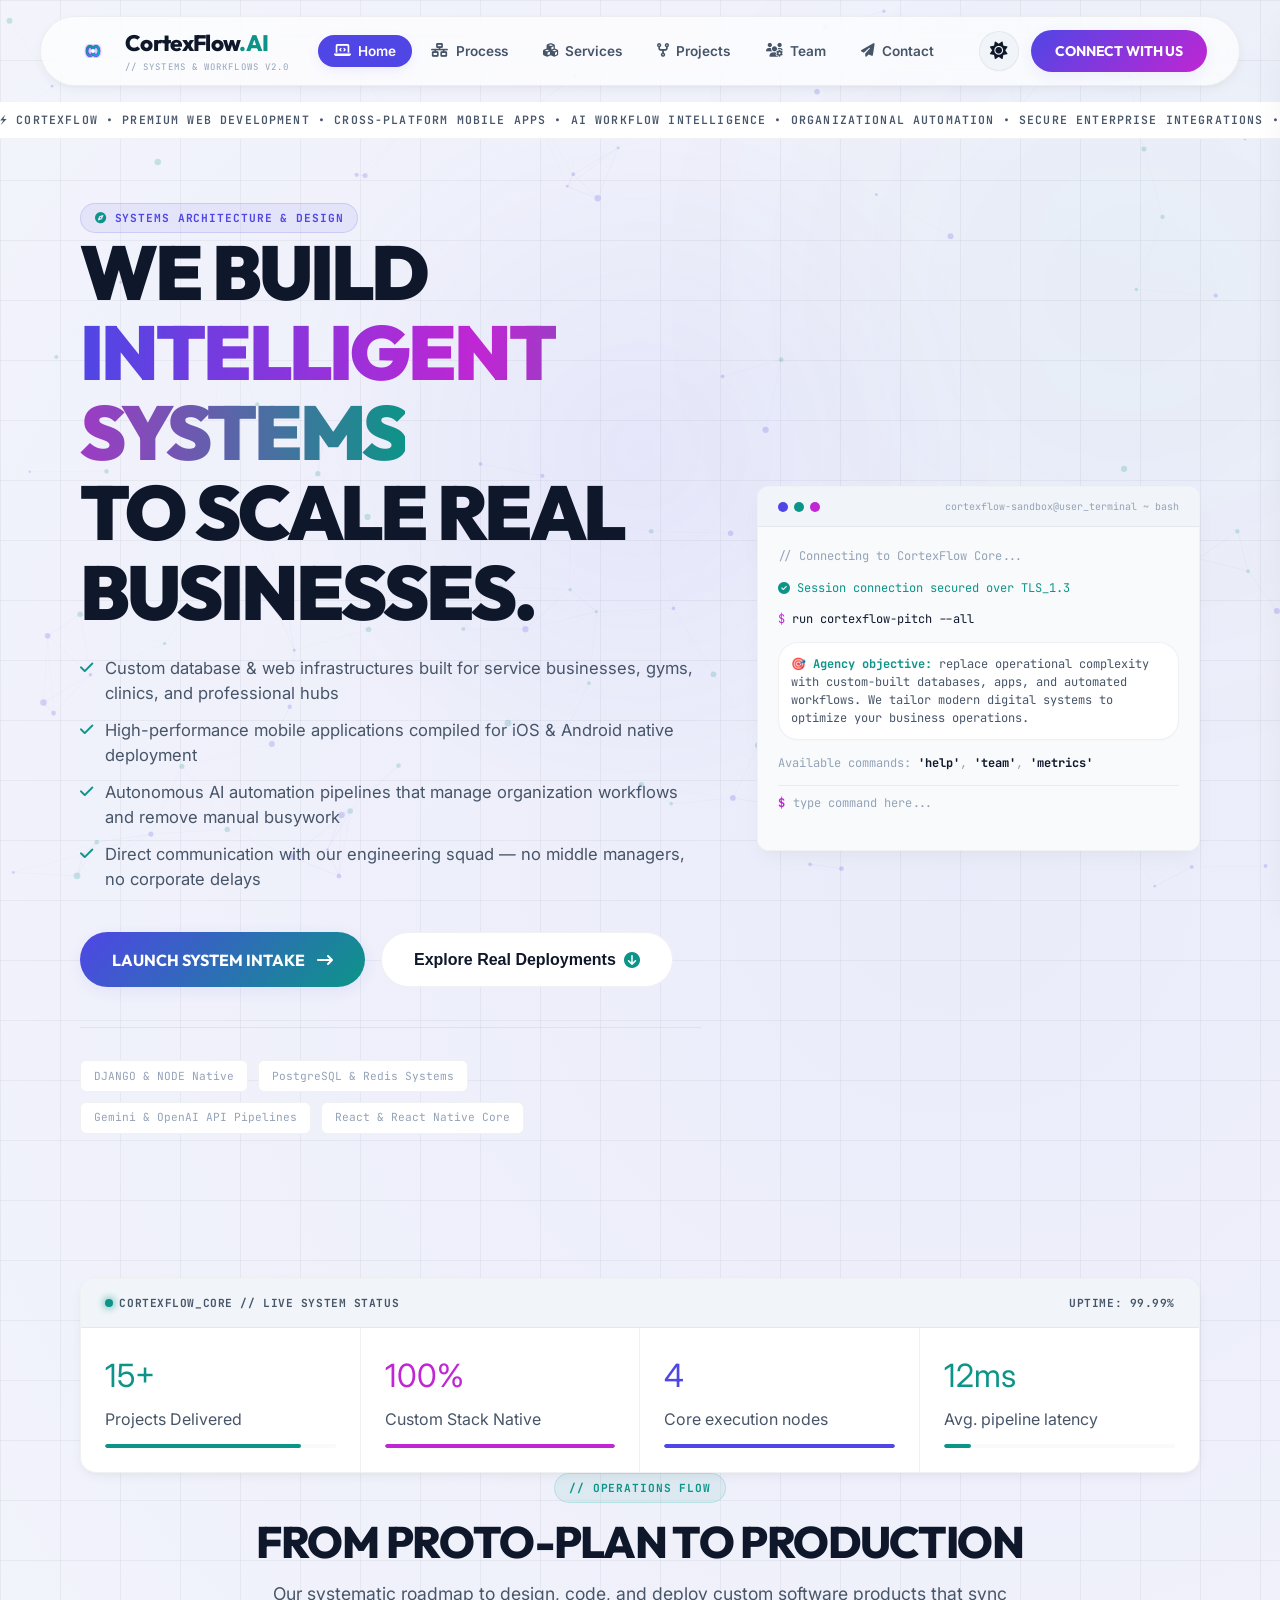
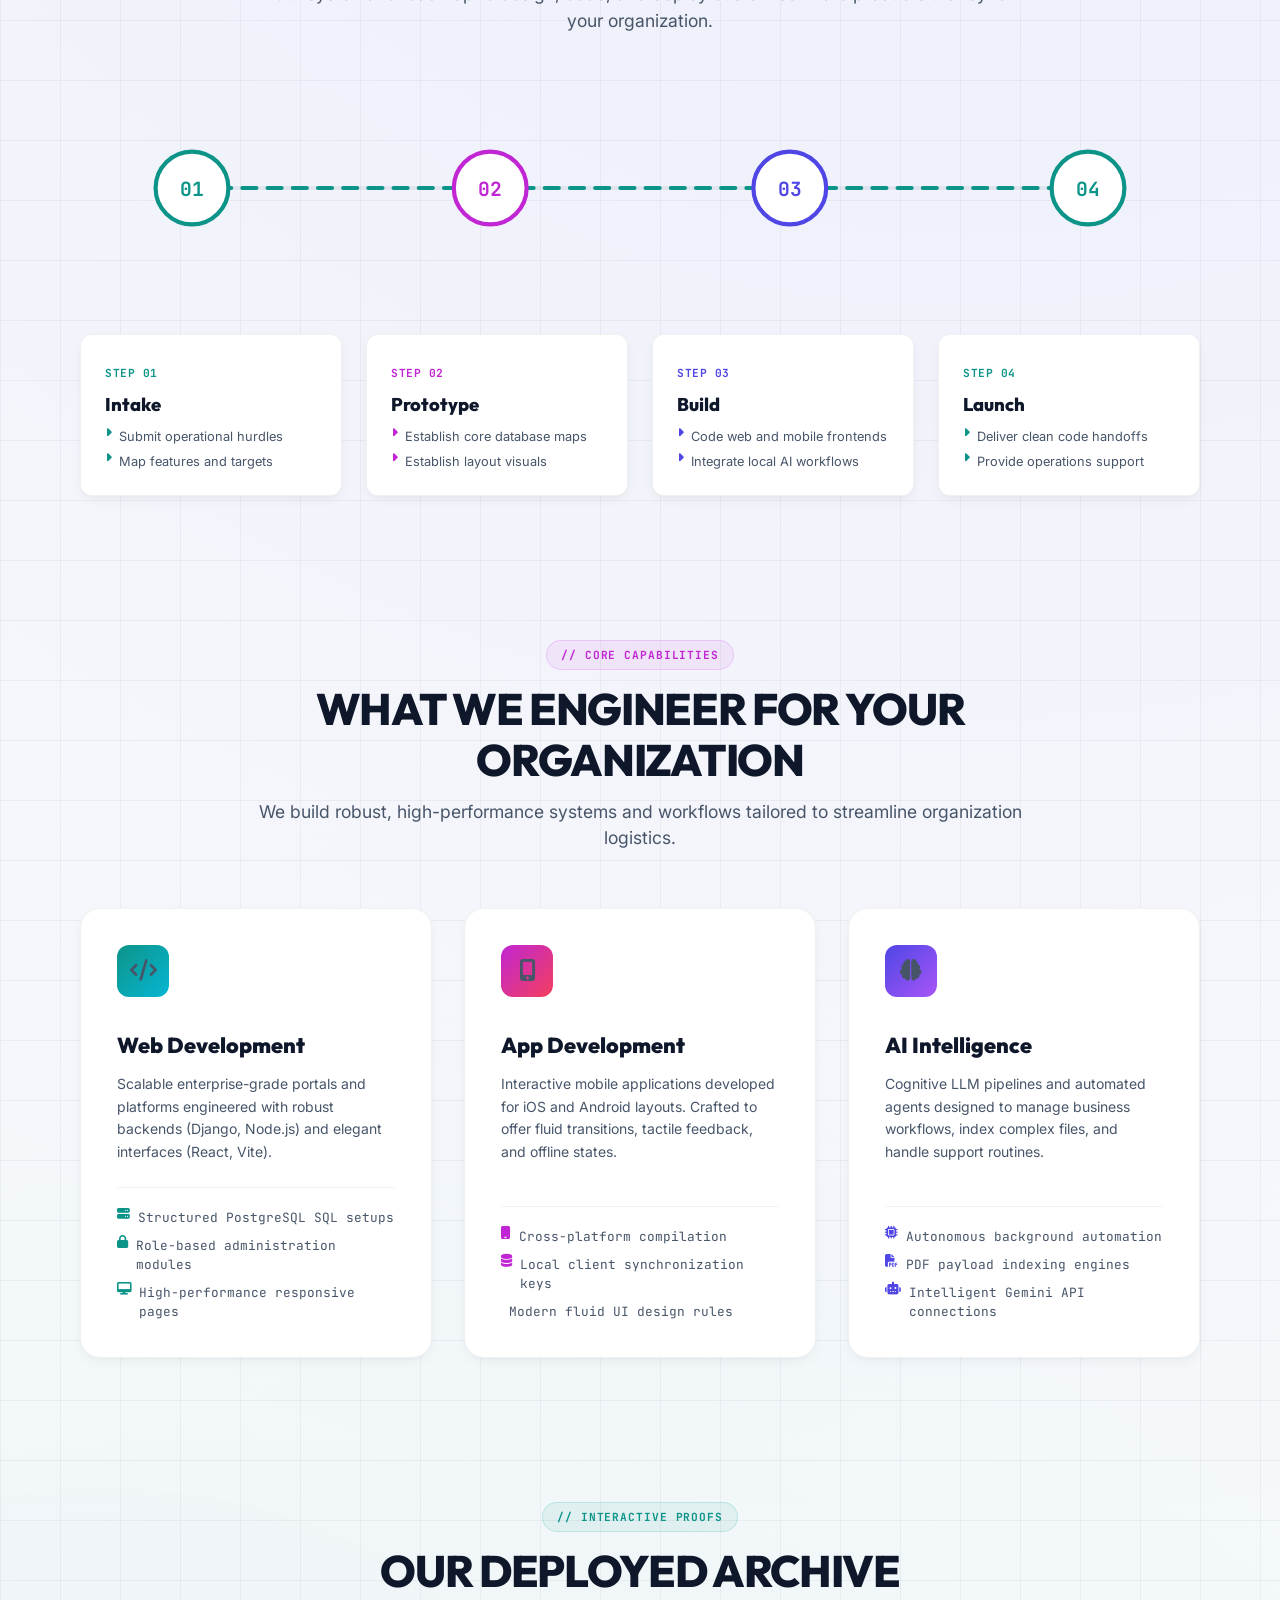
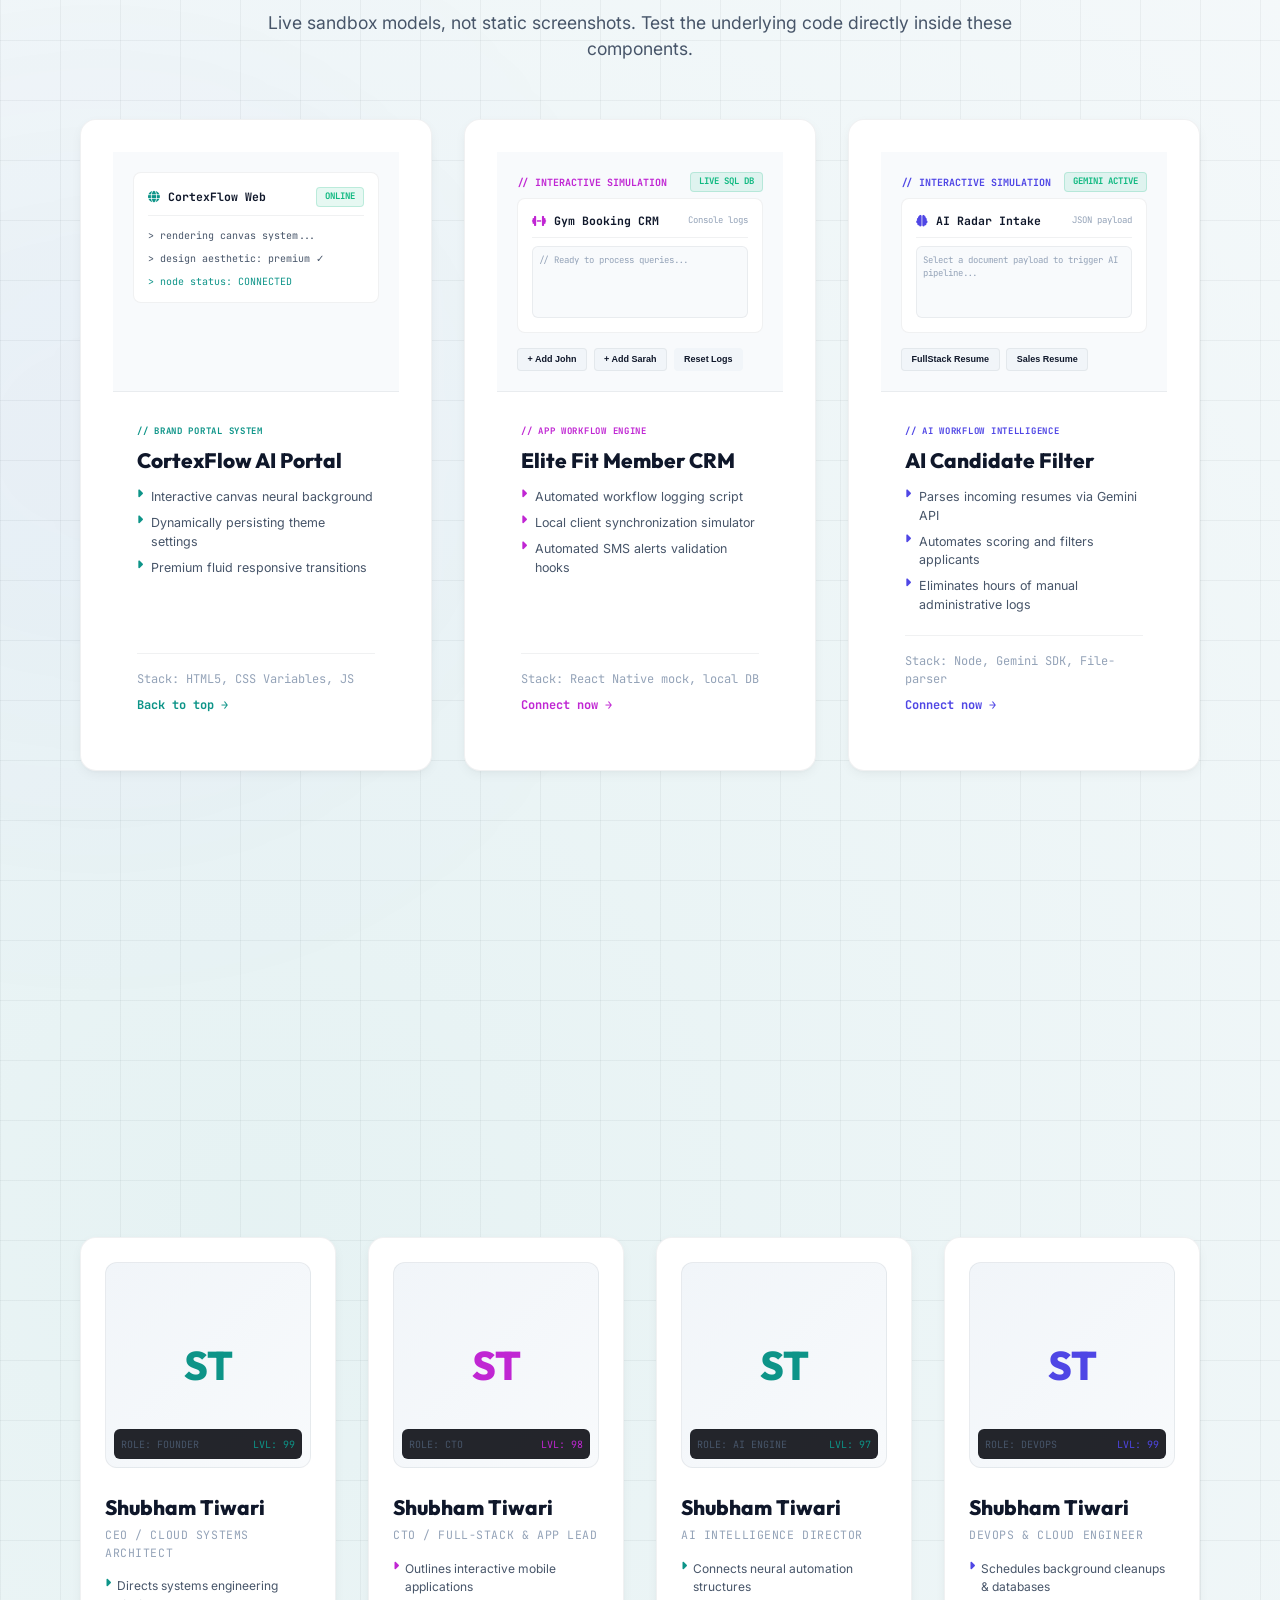
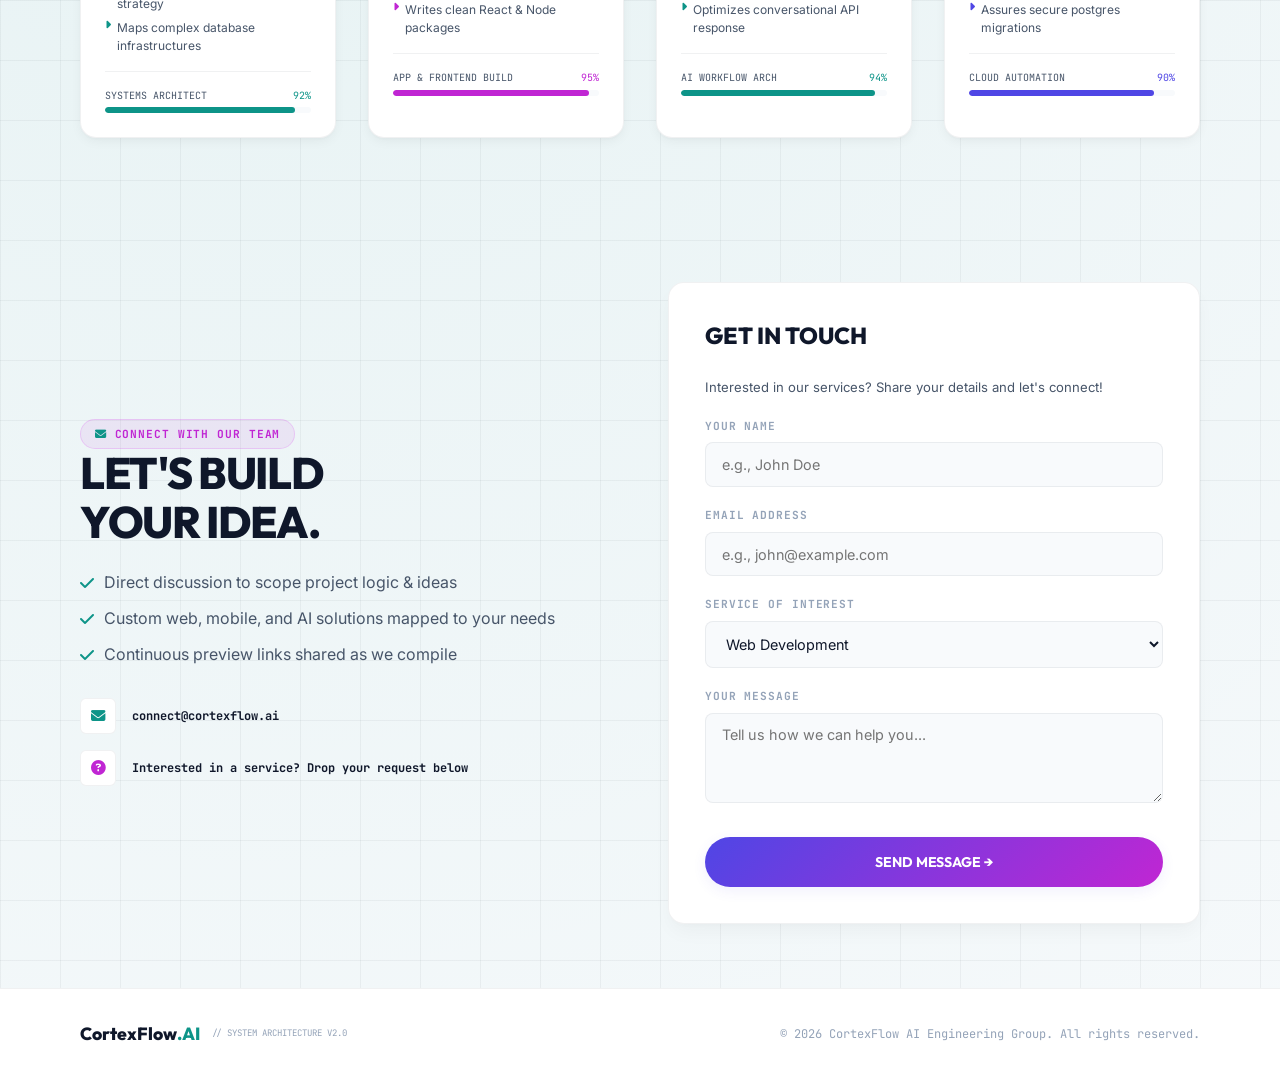
==== index.html @ 5686bf43 "add code" ====
<!DOCTYPE html>
<html lang="en">
<head>
    <meta charset="UTF-8">
    <meta name="viewport" content="width=device-width, initial-scale=1.0">
    <title>CortexFlow — Premium Web, App & AI Systems Agency</title>
    <meta name="description" content="We engineer premium custom web systems, high-performance mobile applications, and intelligent AI pipelines to automate your business workflows.">

    <link rel="preconnect" href="https://fonts.googleapis.com">
    <link rel="preconnect" href="https://fonts.gstatic.com" crossorigin>
    <link href="https://fonts.googleapis.com/css2?family=Inter:wght@300;400;500;600;700&family=Outfit:wght@400;500;600;700;800;900&family=JetBrains+Mono:wght@400;700&display=swap" rel="stylesheet">
    <link rel="stylesheet" href="https://cdnjs.cloudflare.com/ajax/libs/font-awesome/6.5.1/css/all.min.css">

    <link rel="stylesheet" href="style.css">
</head>
<body class="grid-bg light-mode">

    <!-- ============ BOOT SEQUENCE (signature intro) ============ -->
    <div id="boot-overlay">
        <div class="boot-box">
            <p class="boot-line">&gt; booting cortexflow_core.sys<span class="ok"> [OK]</span></p>
            <p class="boot-line">&gt; mounting workflow_engine.bin<span class="ok"> [OK]</span></p>
            <p class="boot-line">&gt; establishing tls_1.3 handshake<span class="ok"> [OK]</span></p>
            <p class="boot-line">&gt; loading gemini_agents.api<span class="ok"> [OK]</span></p>
            <p class="boot-line">&gt; rendering interface layer<span class="ok"> [OK]</span></p>
            <p class="boot-line">&gt; welcome to cortexflow.ai_</p>
            <div class="boot-track"><div id="boot-fill" class="boot-fill"></div></div>
            <div class="boot-pct" id="boot-pct">0%</div>
        </div>
    </div>

    <div id="scroll-progress"></div>
    <div id="cursor-spotlight"></div>
    <div id="grain-overlay"></div>

    <canvas id="neural-canvas"></canvas>
    <div class="orb orb-acid"></div>
    <div class="orb orb-violet"></div>

    <div class="page-shell">

        <!-- ============ HEADER ============ -->
        <header class="site-header">
            <div style="display:flex;align-items:center;gap:0.75rem;">
                <div class="logo-container">
                    <svg class="cortex-logo" viewBox="0 0 100 100" fill="none" xmlns="http://www.w3.org/2000/svg" style="width:100%;height:100%;">
                        <defs>
                            <linearGradient id="grad-teal" x1="0%" y1="0%" x2="100%" y2="100%">
                                <stop offset="0%" stop-color="var(--c-secondary)" />
                                <stop offset="100%" stop-color="#06b6d4" />
                            </linearGradient>
                            <linearGradient id="grad-purple" x1="0%" y1="0%" x2="100%" y2="100%">
                                <stop offset="0%" stop-color="var(--c-primary)" />
                                <stop offset="100%" stop-color="#7c3aed" />
                            </linearGradient>
                            <filter id="glow" x="-20%" y="-20%" width="140%" height="140%">
                                <feGaussianBlur stdDeviation="2" result="blur" />
                                <feComposite in="SourceGraphic" in2="blur" operator="over" />
                            </filter>
                        </defs>
                        <!-- Left Loop (AI node) -->
                        <path d="M35 50 C35 38, 48 30, 50 50 C52 70, 65 62, 65 50 C65 38, 52 30, 50 50 C48 70, 35 62, 35 50 Z" stroke="url(#grad-purple)" stroke-width="6" stroke-linecap="round" filter="url(#glow)"/>
                        <!-- Right Loop (Flow path) -->
                        <path d="M65 50 C65 62, 52 70, 50 50 C48 30, 35 38, 35 50 C35 62, 48 70, 50 50 C52 30, 65 38, 65 50 Z" stroke="url(#grad-teal)" stroke-width="4" stroke-linecap="round"/>
                        <!-- Inner central core -->
                        <circle cx="50" cy="50" r="5" fill="#ffffff" />
                    </svg>
                </div>
                <div>
                    <span class="brand-name" onclick="scrollToSection('home')">CortexFlow<span style="color:var(--c-secondary)">.AI</span></span>
                    <span class="brand-tag">// Systems & Workflows v2.0</span>
                </div>
            </div>

            <nav class="desktop-nav">
                <button onclick="scrollToSection('home')" id="nav-home" class="nav-btn active"><i class="fa-solid fa-laptop-code"></i> Home</button>
                <button onclick="scrollToSection('process')" id="nav-process" class="nav-btn"><i class="fa-solid fa-network-wired"></i> Process</button>
                <button onclick="scrollToSection('services')" id="nav-services" class="nav-btn"><i class="fa-solid fa-cubes"></i> Services</button>
                <button onclick="scrollToSection('portfolio')" id="nav-portfolio" class="nav-btn"><i class="fa-solid fa-code-fork"></i> Projects</button>
                <button onclick="scrollToSection('team')" id="nav-team" class="nav-btn"><i class="fa-solid fa-users-gear"></i> Team</button>
                <button onclick="scrollToSection('contact')" id="nav-contact" class="nav-btn"><i class="fa-solid fa-paper-plane"></i> Contact</button>
            </nav>

            <div style="display:flex;align-items:center;gap:0.75rem;">
                <button onclick="toggleTheme()" class="theme-toggle-btn" aria-label="Toggle Theme">
                    <i class="fa-solid fa-moon icon-dark"></i>
                    <i class="fa-solid fa-sun icon-light" style="display:none;"></i>
                </button>
                <button onclick="scrollToSection('contact')" class="btn-cta header-cta">CONNECT WITH US</button>
                <button onclick="toggleMobileMenu()" class="hamburger"><i class="fa-solid fa-bars"></i></button>
            </div>
        </header>

        <!-- ============ MOBILE MENU ============ -->
        <div id="mobile-menu" class="mobile-menu">
            <div class="mobile-menu-header">
                <div style="display:flex;align-items:center;gap:0.5rem;">
                    <div class="logo-container" style="width: 32px; height: 32px;">
                        <svg class="cortex-logo" viewBox="0 0 100 100" fill="none" xmlns="http://www.w3.org/2000/svg" style="width:100%;height:100%;">
                            <path d="M35 50 C35 38, 48 30, 50 50 C52 70, 65 62, 65 50 C65 38, 52 30, 50 50 C48 70, 35 62, 35 50 Z" stroke="url(#grad-purple)" stroke-width="6" stroke-linecap="round" filter="url(#glow)"/>
                            <path d="M65 50 C65 62, 52 70, 50 50 C48 30, 35 38, 35 50 C35 62, 48 70, 50 50 C52 30, 65 38, 65 50 Z" stroke="url(#grad-teal)" stroke-width="4" stroke-linecap="round"/>
                            <circle cx="50" cy="50" r="5" fill="#ffffff" />
                        </svg>
                    </div>
                    <span class="brand-name" style="font-size: 1.15rem;">CortexFlow</span>
                </div>
                <button onclick="toggleMobileMenu()" class="mobile-menu-close"><i class="fa-solid fa-xmark"></i></button>
            </div>

            <nav class="mobile-menu-nav">
                <button onclick="scrollToSection('home'); toggleMobileMenu()" class="mobile-link">
                    <span class="mobile-link-num">01</span>
                    <span class="mobile-link-text">// HOME</span>
                </button>
                <button onclick="scrollToSection('process'); toggleMobileMenu()" class="mobile-link">
                    <span class="mobile-link-num">02</span>
                    <span class="mobile-link-text">// PROCESS</span>
                </button>
                <button onclick="scrollToSection('services'); toggleMobileMenu()" class="mobile-link">
                    <span class="mobile-link-num">03</span>
                    <span class="mobile-link-text">// SERVICES</span>
                </button>
                <button onclick="scrollToSection('portfolio'); toggleMobileMenu()" class="mobile-link">
                    <span class="mobile-link-num">04</span>
                    <span class="mobile-link-text">// PROJECTS</span>
                </button>
                <button onclick="scrollToSection('team'); toggleMobileMenu()" class="mobile-link">
                    <span class="mobile-link-num">05</span>
                    <span class="mobile-link-text">// TEAM</span>
                </button>
                <button onclick="scrollToSection('contact'); toggleMobileMenu()" class="mobile-link">
                    <span class="mobile-link-num">06</span>
                    <span class="mobile-link-text">// CONTACT</span>
                </button>
            </nav>

            <div class="mobile-menu-footer">
                <div class="mobile-system-status">
                    <span class="status-live-dot"></span>
                    <span>NODE: ACTIVE // STATUS: ONLINE</span>
                </div>
                <div class="mobile-footer-actions">
                    <button onclick="toggleTheme()" class="mobile-theme-btn" aria-label="Toggle Theme">
                        <i class="fa-solid fa-moon icon-dark"></i>
                        <i class="fa-solid fa-sun icon-light" style="display:none;"></i>
                        <span>Swap Theme</span>
                    </button>
                    <button onclick="scrollToSection('contact'); toggleMobileMenu()" class="btn-cta" style="width:100%; text-align:center;">CONNECT NOW &rarr;</button>
                </div>
            </div>
        </div>

        <!-- ============ MARQUEE ============ -->
        <div class="marquee-band">
            <div class="marquee-track">
                <span>⚡ CORTEXFLOW • PREMIUM WEB DEVELOPMENT • CROSS-PLATFORM MOBILE APPS • AI WORKFLOW INTELLIGENCE • ORGANIZATIONAL AUTOMATION • SECURE ENTERPRISE INTEGRATIONS • CORTEXFLOW • PREMIUM WEB DEVELOPMENT • CROSS-PLATFORM MOBILE APPS • AI WORKFLOW INTELLIGENCE • ORGANIZATIONAL AUTOMATION • SECURE ENTERPRISE INTEGRATIONS ⚡</span>
            </div>
        </div>

        <main class="viewport-zone wrap">

            <!-- ============ HERO ============ -->
            <section id="home" class="hero scroll-offset">
                <div class="reveal visible">
                    <div class="eyebrow eyebrow-violet"><i class="fa-solid fa-compass" style="color:var(--c-secondary)"></i> Systems Architecture & Design</div>

                    <h1 class="hero-heading">
                        WE BUILD <span class="hero-gradient-text">INTELLIGENT SYSTEMS</span><br>
                        TO SCALE REAL BUSINESSES.
                    </h1>

                    <ul class="hero-bullets">
                        <li><i class="fa-solid fa-check"></i> Custom database & web infrastructures built for service businesses, gyms, clinics, and professional hubs</li>
                        <li><i class="fa-solid fa-check"></i> High-performance mobile applications compiled for iOS & Android native deployment</li>
                        <li><i class="fa-solid fa-check"></i> Autonomous AI automation pipelines that manage organization workflows and remove manual busywork</li>
                        <li><i class="fa-solid fa-check"></i> Direct communication with our engineering squad — no middle managers, no corporate delays</li>
                    </ul>

                    <div class="hero-actions">
                        <button onclick="scrollToSection('contact')" class="btn-primary">LAUNCH SYSTEM INTAKE <i class="fa-solid fa-arrow-right-long"></i></button>
                        <button onclick="scrollToSection('portfolio')" class="btn-outline">Explore Real Deployments <i class="fa-solid fa-circle-arrow-down" style="color:var(--c-secondary)"></i></button>
                    </div>

                    <div class="tech-badges">
                        <span class="tech-badge">DJANGO & NODE Native</span>
                        <span class="tech-badge">PostgreSQL & Redis Systems</span>
                        <span class="tech-badge">Gemini & OpenAI API Pipelines</span>
                        <span class="tech-badge">React & React Native Core</span>
                    </div>
                </div>

                <!-- Interactive terminal -->
                <div class="reveal-scale visible">
                    <div class="terminal">
                        <div class="terminal-bar">
                            <div class="terminal-dots">
                                <span style="background:var(--c-primary)"></span>
                                <span style="background:var(--c-secondary)"></span>
                                <span style="background:var(--c-accent)"></span>
                            </div>
                            <span style="font-size:10px;color:var(--text-muted);font-family:'JetBrains Mono',monospace;">cortexflow-sandbox@user_terminal ~ bash</span>
                        </div>
                        <div id="terminal-screen" class="terminal-screen">
                            <p style="color:var(--text-muted)">// Connecting to CortexFlow Core...</p>
                            <p style="color:var(--c-secondary)"><i class="fa-solid fa-circle-check"></i> Session connection secured over TLS_1.3</p>
                            <p style="color:var(--text-primary)"><span style="color:var(--c-accent)">$</span> run cortexflow-pitch --all</p>

                            <div class="panel" style="padding:0.75rem;color:var(--text-secondary);position:relative;background:var(--bg-secondary);">
                                <span style="color:var(--c-secondary);font-weight:700;">🎯 Agency objective:</span> replace operational complexity with custom-built databases, apps, and automated workflows. We tailor modern digital systems to optimize your business operations.
                            </div>

                            <p style="color:var(--text-muted)">Available commands:
                                <span style="color:var(--text-primary);font-weight:700;cursor:pointer;" onclick="clickTerminalCommand('help')">'help'</span>,
                                <span style="color:var(--text-primary);font-weight:700;cursor:pointer;" onclick="clickTerminalCommand('team')">'team'</span>,
                                <span style="color:var(--text-primary);font-weight:700;cursor:pointer;" onclick="clickTerminalCommand('metrics')">'metrics'</span>
                            </p>

                            <div class="terminal-input-row">
                                <span style="color:var(--c-accent);font-weight:700;">$</span>
                                <input id="terminal-input" type="text" placeholder="type command here..." onkeydown="handleTerminal(event)">
                            </div>
                            <div id="terminal-feedback" style="color:var(--c-primary);font-weight:700;padding-top:0.25rem;"></div>
                        </div>
                    </div>
                </div>
            </section>

            <!-- ============ LIVE SYSTEM STATUS DASHBOARD ============ -->
            <div class="panel brutal status-dashboard reveal">
                <div class="status-dashboard-head">
                    <span><span class="status-live-dot"></span>CORTEXFLOW_CORE // LIVE SYSTEM STATUS</span>
                    <span>UPTIME: 99.99%</span>
                </div>
                <div class="status-grid">
                    <div class="status-cell">
                        <div class="status-value-row">
                            <span class="metric-value" data-count="15" data-suffix="+" style="font-size:2rem;color:var(--c-secondary);">0</span>
                        </div>
                        <div class="metric-label" style="text-align:left;margin-top:0.4rem;">Projects Delivered</div>
                        <div class="status-meter"><div class="status-meter-fill" data-value="85" style="background:var(--c-secondary)"></div></div>
                    </div>
                    <div class="status-cell">
                        <div class="status-value-row">
                            <span class="metric-value" data-count="100" data-suffix="%" style="font-size:2rem;color:var(--c-accent);">0</span>
                        </div>
                        <div class="metric-label" style="text-align:left;margin-top:0.4rem;">Custom Stack Native</div>
                        <div class="status-meter"><div class="status-meter-fill" data-value="100" style="background:var(--c-accent)"></div></div>
                    </div>
                    <div class="status-cell">
                        <div class="status-value-row">
                            <span class="metric-value" data-count="4" data-suffix="" style="font-size:2rem;color:var(--c-primary);">0</span>
                        </div>
                        <div class="metric-label" style="text-align:left;margin-top:0.4rem;">Core execution nodes</div>
                        <div class="status-meter"><div class="status-meter-fill" data-value="100" style="background:var(--c-primary)"></div></div>
                    </div>
                    <div class="status-cell">
                        <div class="status-value-row">
                            <span class="metric-value" data-count="12" data-suffix="ms" style="font-size:2rem;color:var(--c-secondary);">0</span>
                        </div>
                        <div class="metric-label" style="text-align:left;margin-top:0.4rem;">Avg. pipeline latency</div>
                        <div class="status-meter"><div class="status-meter-fill" data-value="12" style="background:var(--c-secondary)"></div></div>
                    </div>
                </div>
            </div>

            <!-- ============ PROCESS / PIPELINE DIAGRAM ============ -->
            <section id="process" class="scroll-offset process-diagram">
                <div class="section-head reveal">
                    <span class="eyebrow eyebrow-acid">// Operations Flow</span>
                    <h2>FROM PROTO-PLAN TO PRODUCTION</h2>
                    <p>Our systematic roadmap to design, code, and deploy custom software products that sync your organization.</p>
                </div>

                <div class="reveal process-svg-wrap" aria-hidden="true">
                    <svg viewBox="0 0 800 140" xmlns="http://www.w3.org/2000/svg">
                        <line x1="80" y1="70" x2="720" y2="70" stroke="var(--border-color)" stroke-width="3"/>
                        <line class="flow-line" x1="80" y1="70" x2="720" y2="70" stroke="var(--c-secondary)" stroke-width="3" stroke-linecap="round"/>

                        <g>
                            <circle class="pulse-node" cx="80" cy="70" r="26" fill="var(--bg-secondary)" stroke="var(--c-secondary)" stroke-width="3"/>
                            <text x="80" y="76" text-anchor="middle" fill="var(--c-secondary)" font-family="JetBrains Mono, monospace" font-weight="700" font-size="14">01</text>
                        </g>
                        <g>
                            <circle class="pulse-node" cx="293" cy="70" r="26" fill="var(--bg-secondary)" stroke="var(--c-accent)" stroke-width="3" style="animation-delay:0.3s"/>
                            <text x="293" y="76" text-anchor="middle" fill="var(--c-accent)" font-family="JetBrains Mono, monospace" font-weight="700" font-size="14">02</text>
                        </g>
                        <g>
                            <circle class="pulse-node" cx="507" cy="70" r="26" fill="var(--bg-secondary)" stroke="var(--c-primary)" stroke-width="3" style="animation-delay:0.6s"/>
                            <text x="507" y="76" text-anchor="middle" fill="var(--c-primary)" font-family="JetBrains Mono, monospace" font-weight="700" font-size="14">03</text>
                        </g>
                        <g>
                            <circle class="pulse-node" cx="720" cy="70" r="26" fill="var(--bg-secondary)" stroke="var(--c-secondary)" stroke-width="3" style="animation-delay:0.9s"/>
                            <text x="720" y="76" text-anchor="middle" fill="var(--c-secondary)" font-family="JetBrains Mono, monospace" font-weight="700" font-size="14">04</text>
                        </g>
                    </svg>
                </div>

                <div class="process-steps reveal-stagger">
                    <div class="panel brutal process-step">
                        <span class="step-num" style="color:var(--c-secondary)">STEP 01</span>
                        <h4>Intake</h4>
                        <ul>
                            <li><i class="fa-solid fa-caret-right" style="color:var(--c-secondary)"></i> Submit operational hurdles</li>
                            <li><i class="fa-solid fa-caret-right" style="color:var(--c-secondary)"></i> Map features and targets</li>
                        </ul>
                    </div>
                    <div class="panel brutal-pink process-step">
                        <span class="step-num" style="color:var(--c-accent)">STEP 02</span>
                        <h4>Prototype</h4>
                        <ul>
                            <li><i class="fa-solid fa-caret-right" style="color:var(--c-accent)"></i> Establish core database maps</li>
                            <li><i class="fa-solid fa-caret-right" style="color:var(--c-accent)"></i> Establish layout visuals</li>
                        </ul>
                    </div>
                    <div class="panel brutal-violet process-step">
                        <span class="step-num" style="color:var(--c-primary)">STEP 03</span>
                        <h4>Build</h4>
                        <ul>
                            <li><i class="fa-solid fa-caret-right" style="color:var(--c-primary)"></i> Code web and mobile frontends</li>
                            <li><i class="fa-solid fa-caret-right" style="color:var(--c-primary)"></i> Integrate local AI workflows</li>
                        </ul>
                    </div>
                    <div class="panel brutal process-step">
                        <span class="step-num" style="color:var(--c-secondary)">STEP 04</span>
                        <h4>Launch</h4>
                        <ul>
                            <li><i class="fa-solid fa-caret-right" style="color:var(--c-secondary)"></i> Deliver clean code handoffs</li>
                            <li><i class="fa-solid fa-caret-right" style="color:var(--c-secondary)"></i> Provide operations support</li>
                        </ul>
                    </div>
                </div>
            </section>

            <!-- ============ SERVICES ============ -->
            <section id="services" class="scroll-offset">
                <div class="section-head reveal">
                    <span class="eyebrow eyebrow-pink">// Core Capabilities</span>
                    <h2>WHAT WE ENGINEER FOR YOUR ORGANIZATION</h2>
                    <p>We build robust, high-performance systems and workflows tailored to streamline organization logistics.</p>
                </div>

                <div class="services-grid reveal-stagger">
                    <!-- Web Development -->
                    <div class="panel brutal service-card tilt">
                        <div class="tilt-glare"></div>
                        <div>
                            <div class="service-icon" style="background:linear-gradient(135deg, var(--c-secondary), #06b6d4);"><i class="fa-solid fa-code"></i></div>
                            <h3>Web Development</h3>
                            <p class="service-desc">Scalable enterprise-grade portals and platforms engineered with robust backends (Django, Node.js) and elegant interfaces (React, Vite).</p>
                        </div>
                        <ul class="service-list">
                            <li><i class="fa-solid fa-server" style="color:var(--c-secondary)"></i> Structured PostgreSQL SQL setups</li>
                            <li><i class="fa-solid fa-lock" style="color:var(--c-secondary)"></i> Role-based administration modules</li>
                            <li><i class="fa-solid fa-desktop" style="color:var(--c-secondary)"></i> High-performance responsive pages</li>
                        </ul>
                    </div>

                    <!-- App Development -->
                    <div class="panel brutal-pink service-card tilt">
                        <div class="tilt-glare"></div>
                        <div>
                            <div class="service-icon" style="background:linear-gradient(135deg, var(--c-accent), #f43f5e);"><i class="fa-solid fa-mobile-screen-button"></i></div>
                            <h3>App Development</h3>
                            <p class="service-desc">Interactive mobile applications developed for iOS and Android layouts. Crafted to offer fluid transitions, tactile feedback, and offline states.</p>
                        </div>
                        <ul class="service-list">
                            <li><i class="fa-solid fa-mobile" style="color:var(--c-accent)"></i> Cross-platform compilation</li>
                            <li><i class="fa-solid fa-database" style="color:var(--c-accent)"></i> Local client synchronization keys</li>
                            <li><i class="fa-solid fa-sparkles" style="color:var(--c-accent)"></i> Modern fluid UI design rules</li>
                        </ul>
                    </div>

                    <!-- AI Intelligence -->
                    <div class="panel brutal-violet service-card tilt">
                        <div class="tilt-glare"></div>
                        <div>
                            <div class="service-icon" style="background:linear-gradient(135deg, var(--c-primary), #a855f7);"><i class="fa-solid fa-brain"></i></div>
                            <h3>AI Intelligence</h3>
                            <p class="service-desc">Cognitive LLM pipelines and automated agents designed to manage business workflows, index complex files, and handle support routines.</p>
                        </div>
                        <ul class="service-list">
                            <li><i class="fa-solid fa-microchip" style="color:var(--c-primary)"></i> Autonomous background automation</li>
                            <li><i class="fa-solid fa-file-pdf" style="color:var(--c-primary)"></i> PDF payload indexing engines</li>
                            <li><i class="fa-solid fa-robot" style="color:var(--c-primary)"></i> Intelligent Gemini API connections</li>
                        </ul>
                    </div>
                </div>
            </section>

            <!-- ============ PORTFOLIO ============ -->
            <section id="portfolio" class="scroll-offset">
                <div class="section-head reveal">
                    <span class="eyebrow eyebrow-acid">// Interactive Proofs</span>
                    <h2>OUR DEPLOYED ARCHIVE</h2>
                    <p>Live sandbox models, not static screenshots. Test the underlying code directly inside these components.</p>
                </div>

                <div class="portfolio-grid reveal-stagger">

                    <!-- Project 1 -->
                    <div class="panel brutal portfolio-card tilt">
                        <div class="tilt-glare"></div>
                        <div class="portfolio-media">
                            <div class="mini-window">
                                <div style="display:flex;align-items:center;justify-content:space-between;border-bottom:1px solid var(--border-color);padding-bottom:0.5rem;margin-bottom:0.75rem;">
                                    <span style="color:var(--text-primary);font-weight:700;"><i class="fa-solid fa-globe" style="color:var(--c-secondary);margin-right:0.5rem;"></i>CortexFlow Web</span>
                                    <span class="status-pill">ONLINE</span>
                                </div>
                                <div style="display:flex;flex-direction:column;gap:0.5rem;font-size:10px;color:var(--text-secondary);">
                                    <span>&gt; rendering canvas system...</span>
                                    <span>&gt; design aesthetic: premium ✓</span>
                                    <span style="color:var(--c-secondary)">&gt; node status: CONNECTED</span>
                                </div>
                            </div>
                        </div>
                        <div class="portfolio-body">
                            <div>
                                <span class="portfolio-tag" style="color:var(--c-secondary)">// BRAND PORTAL SYSTEM</span>
                                <h3>CortexFlow AI Portal</h3>
                                <ul class="portfolio-list">
                                    <li><i class="fa-solid fa-caret-right" style="color:var(--c-secondary)"></i> Interactive canvas neural background</li>
                                    <li><i class="fa-solid fa-caret-right" style="color:var(--c-secondary)"></i> Dynamically persisting theme settings</li>
                                    <li><i class="fa-solid fa-caret-right" style="color:var(--c-secondary)"></i> Premium fluid responsive transitions</li>
                                </ul>
                            </div>
                            <div class="portfolio-footer">
                                <span style="color:var(--text-muted);font-family:'JetBrains Mono',monospace;">Stack: HTML5, CSS Variables, JS</span>
                                <span style="color:var(--c-secondary);font-weight:700;cursor:pointer;font-family:'JetBrains Mono',monospace;" onclick="scrollToSection('home')">Back to top &rarr;</span>
                            </div>
                        </div>
                    </div>

                    <!-- Project 2 -->
                    <div id="booking-widget" class="panel brutal-pink portfolio-card tilt">
                        <div class="tilt-glare"></div>
                        <div class="portfolio-media">
                            <div style="display:flex;align-items:center;justify-content:space-between;">
                                <span style="font-size:10px;color:var(--c-accent);font-weight:700;font-family:'JetBrains Mono',monospace;">// INTERACTIVE SIMULATION</span>
                                <span class="status-pill">LIVE SQL DB</span>
                            </div>
                            <div class="mini-window">
                                <div style="display:flex;align-items:center;justify-content:space-between;border-bottom:1px solid var(--border-color);padding-bottom:0.5rem;margin-bottom:0.5rem;">
                                    <span style="color:var(--text-primary);font-weight:700;"><i class="fa-solid fa-dumbbell" style="color:var(--c-accent);margin-right:0.5rem;"></i>Gym Booking CRM</span>
                                    <span style="font-size:9px;color:var(--text-muted);">Console logs</span>
                                </div>
                                <div id="booking-sandbox-logs" class="sandbox-log-box">
                                    <p style="color:var(--text-muted)">// Ready to process queries...</p>
                                </div>
                            </div>
                            <div class="sandbox-controls">
                                <button onclick="runLocalBooking('John Doe', 'Strength Training')" class="mini-btn">+ Add John</button>
                                <button onclick="runLocalBooking('Sarah Miller', 'Yoga Flow')" class="mini-btn">+ Add Sarah</button>
                                <button onclick="clearLocalBookingLogs()" class="mini-btn" style="border-color:transparent;">Reset Logs</button>
                            </div>
                        </div>
                        <div class="portfolio-body">
                            <div>
                                <span class="portfolio-tag" style="color:var(--c-accent)">// APP WORKFLOW ENGINE</span>
                                <h3>Elite Fit Member CRM</h3>
                                <ul class="portfolio-list">
                                    <li><i class="fa-solid fa-caret-right" style="color:var(--c-accent)"></i> Automated workflow logging script</li>
                                    <li><i class="fa-solid fa-caret-right" style="color:var(--c-accent)"></i> Local client synchronization simulator</li>
                                    <li><i class="fa-solid fa-caret-right" style="color:var(--c-accent)"></i> Automated SMS alerts validation hooks</li>
                                </ul>
                            </div>
                            <div class="portfolio-footer">
                                <span style="color:var(--text-muted);font-family:'JetBrains Mono',monospace;">Stack: React Native mock, local DB</span>
                                <span style="color:var(--c-accent);font-weight:700;cursor:pointer;font-family:'JetBrains Mono',monospace;" onclick="scrollToSection('contact')">Connect now &rarr;</span>
                            </div>
                        </div>
                    </div>

                    <!-- Project 3 -->
                    <div id="screener-widget" class="panel brutal-violet portfolio-card tilt">
                        <div class="tilt-glare"></div>
                        <div class="portfolio-media">
                            <div style="display:flex;align-items:center;justify-content:space-between;">
                                <span style="font-size:10px;color:var(--c-primary);font-weight:700;font-family:'JetBrains Mono',monospace;">// INTERACTIVE SIMULATION</span>
                                <span class="status-pill">GEMINI ACTIVE</span>
                            </div>
                            <div class="mini-window">
                                <div style="display:flex;align-items:center;justify-content:space-between;border-bottom:1px solid var(--border-color);padding-bottom:0.5rem;margin-bottom:0.5rem;">
                                    <span style="color:var(--text-primary);font-weight:700;"><i class="fa-solid fa-brain" style="color:var(--c-primary);margin-right:0.5rem;"></i>AI Radar Intake</span>
                                    <span style="font-size:9px;color:var(--text-muted);">JSON payload</span>
                                </div>
                                <div id="screener-sandbox-output" class="sandbox-log-box">
                                    <p style="color:var(--text-muted)">Select a document payload to trigger AI pipeline...</p>
                                </div>
                            </div>
                            <div class="sandbox-controls">
                                <button onclick="runScreenerDiagnostic('Resume_FullStack.pdf', 'Django, React', 96)" class="mini-btn">FullStack Resume</button>
                                <button onclick="runScreenerDiagnostic('Resume_Sales.pdf', 'Cold Calling', 42)" class="mini-btn">Sales Resume</button>
                            </div>
                        </div>
                        <div class="portfolio-body">
                            <div>
                                <span class="portfolio-tag" style="color:var(--c-primary)">// AI WORKFLOW INTELLIGENCE</span>
                                <h3>AI Candidate Filter</h3>
                                <ul class="portfolio-list">
                                    <li><i class="fa-solid fa-caret-right" style="color:var(--c-primary)"></i> Parses incoming resumes via Gemini API</li>
                                    <li><i class="fa-solid fa-caret-right" style="color:var(--c-primary)"></i> Automates scoring and filters applicants</li>
                                    <li><i class="fa-solid fa-caret-right" style="color:var(--c-primary)"></i> Eliminates hours of manual administrative logs</li>
                                </ul>
                            </div>
                            <div class="portfolio-footer">
                                <span style="color:var(--text-muted);font-family:'JetBrains Mono',monospace;">Stack: Node, Gemini SDK, File-parser</span>
                                <span style="color:var(--c-primary);font-weight:700;cursor:pointer;font-family:'JetBrains Mono',monospace;" onclick="scrollToSection('contact')">Connect now &rarr;</span>
                            </div>
                        </div>
                    </div>
                </div>

                <div class="reveal" style="text-align:center;">
                    <button onclick="scrollToSection('contact')" class="btn-cta" style="padding:1rem 2.25rem;display:inline-flex;align-items:center;gap:0.75rem;">
                        INTERESTED IN A SYSTEM? CONNECT WITH US <i class="fa-solid fa-gears animate-spin-slow"></i>
                    </button>
                </div>
            </section>

            <!-- ============ TEAM ============ -->
            <section id="team" class="scroll-offset">
                <div class="section-head reveal">
                    <span class="eyebrow eyebrow-violet">// Team Roster</span>
                    <h2>MEET THE ENGINEERING COMMAND</h2>
                    <p>An elite systems design framework, led entirely by Shubham Tiwari, executing custom codebases, responsive layouts, and AI integrations.</p>
                </div>

                <div class="team-grid reveal-stagger">
                    <div onclick="selectTeammate('st')" class="panel brutal team-card tilt">
                        <div class="tilt-glare"></div>
                        <div class="team-avatar">
                            <span class="initials" style="color:var(--c-secondary)">ST</span>
                            <div class="rpg-overlay"><span>ROLE: FOUNDER</span><span style="color:var(--c-secondary)">LVL: 99</span></div>
                        </div>
                        <h3>Shubham Tiwari</h3>
                        <div class="team-role">CEO / Cloud Systems Architect</div>
                        <ul class="team-bullets">
                            <li><i class="fa-solid fa-caret-right" style="color:var(--c-secondary)"></i> Directs systems engineering strategy</li>
                            <li><i class="fa-solid fa-caret-right" style="color:var(--c-secondary)"></i> Maps complex database infrastructures</li>
                        </ul>
                        <div class="skill-bar-wrap">
                            <div class="skill-bar-label"><span>SYSTEMS ARCHITECT</span><span style="color:var(--c-secondary)">92%</span></div>
                            <div class="skill-bar-track"><div class="skill-bar-fill" data-value="92" style="background:var(--c-secondary)"></div></div>
                        </div>
                    </div>

                    <div onclick="selectTeammate('kk')" class="panel brutal-pink team-card tilt">
                        <div class="tilt-glare"></div>
                        <div class="team-avatar">
                            <span class="initials" style="color:var(--c-accent)">ST</span>
                            <div class="rpg-overlay"><span>ROLE: CTO</span><span style="color:var(--c-accent)">LVL: 98</span></div>
                        </div>
                        <h3>Shubham Tiwari</h3>
                        <div class="team-role">CTO / Full-Stack & App Lead</div>
                        <ul class="team-bullets">
                            <li><i class="fa-solid fa-caret-right" style="color:var(--c-accent)"></i> Outlines interactive mobile applications</li>
                            <li><i class="fa-solid fa-caret-right" style="color:var(--c-accent)"></i> Writes clean React & Node packages</li>
                        </ul>
                        <div class="skill-bar-wrap">
                            <div class="skill-bar-label"><span>APP & FRONTEND BUILD</span><span style="color:var(--c-accent)">95%</span></div>
                            <div class="skill-bar-track"><div class="skill-bar-fill" data-value="95" style="background:var(--c-accent)"></div></div>
                        </div>
                    </div>

                    <div onclick="selectTeammate('sk')" class="panel brutal team-card tilt">
                        <div class="tilt-glare"></div>
                        <div class="team-avatar">
                            <span class="initials" style="color:var(--c-secondary)">ST</span>
                            <div class="rpg-overlay"><span>ROLE: AI ENGINE</span><span style="color:var(--c-secondary)">LVL: 97</span></div>
                        </div>
                        <h3>Shubham Tiwari</h3>
                        <div class="team-role">AI Intelligence Director</div>
                        <ul class="team-bullets">
                            <li><i class="fa-solid fa-caret-right" style="color:var(--c-secondary)"></i> Connects neural automation structures</li>
                            <li><i class="fa-solid fa-caret-right" style="color:var(--c-secondary)"></i> Optimizes conversational API response</li>
                        </ul>
                        <div class="skill-bar-wrap">
                            <div class="skill-bar-label"><span>AI WORKFLOW ARCH</span><span style="color:var(--c-secondary)">94%</span></div>
                            <div class="skill-bar-track"><div class="skill-bar-fill" data-value="94" style="background:var(--c-secondary)"></div></div>
                        </div>
                    </div>

                    <div onclick="selectTeammate('ts')" class="panel brutal-violet team-card tilt">
                        <div class="tilt-glare"></div>
                        <div class="team-avatar">
                            <span class="initials" style="color:var(--c-primary)">ST</span>
                            <div class="rpg-overlay"><span>ROLE: DEVOPS</span><span style="color:var(--c-primary)">LVL: 99</span></div>
                        </div>
                        <h3>Shubham Tiwari</h3>
                        <div class="team-role">DevOps & Cloud Engineer</div>
                        <ul class="team-bullets">
                            <li><i class="fa-solid fa-caret-right" style="color:var(--c-primary)"></i> Schedules background cleanups & databases</li>
                            <li><i class="fa-solid fa-caret-right" style="color:var(--c-primary)"></i> Assures secure postgres migrations</li>
                        </ul>
                        <div class="skill-bar-wrap">
                            <div class="skill-bar-label"><span>CLOUD AUTOMATION</span><span style="color:var(--c-primary)">90%</span></div>
                            <div class="skill-bar-track"><div class="skill-bar-fill" data-value="90" style="background:var(--c-primary)"></div></div>
                        </div>
                    </div>
                </div>

                <!-- Selected teammate detail box -->
                <div id="crew-details-box" class="panel brutal crew-details">
                    <div class="crew-details-head">
                        <span id="crew-badge" class="crew-badge">NODE METRICS // ACTIVE</span>
                        <button onclick="closeCrewDetails()" style="color:var(--text-muted);background:none;border:none;font-family:'JetBrains Mono',monospace;cursor:pointer;">[close]</button>
                    </div>
                    <div class="crew-details-body">
                        <div>
                            <h4 id="crew-detail-name">Shubham Tiwari</h4>
                            <p style="color:var(--c-secondary);font-family:'JetBrains Mono',monospace;font-size:0.85rem;margin-top:0.25rem;text-transform:uppercase;" id="crew-detail-title">CEO / Django Architect</p>
                            <ul id="crew-detail-bullets" class="crew-bullets">
                                <li><i class="fa-solid fa-caret-right" style="color:var(--c-secondary)"></i> Directs systems engineering and custom cloud setups</li>
                            </ul>
                        </div>
                        <div class="crew-stats">
                            <div class="crew-stats-row"><span>SPECIAL SYSTEM:</span><span id="crew-detail-weapon" style="color:var(--text-primary)">Django Core Engine</span></div>
                            <div class="crew-stats-row"><span>ENGINEERING LEVEL:</span><span style="color:var(--c-secondary)">LEVEL 99</span></div>
                            <div class="crew-stats-row"><span>SYSTEM PERFORMANCE:</span><span style="color:var(--text-primary)">99.9% SECURE UPTIME</span></div>
                        </div>
                    </div>
                </div>
            </section>

            <!-- ============ CONTACT ============ -->
            <section id="contact" class="scroll-offset">
                <div class="contact-grid">
                    <div class="reveal">
                        <div class="eyebrow eyebrow-pink"><i class="fa-solid fa-envelope animate-bounce-slow" style="color:var(--c-secondary)"></i> Connect With Our Team</div>
                        <h2 class="contact-heading">LET'S BUILD<br>YOUR IDEA.</h2>

                        <ul class="contact-bullets">
                            <li><i class="fa-solid fa-check" style="color:var(--c-secondary)"></i> Direct discussion to scope project logic & ideas</li>
                            <li><i class="fa-solid fa-check" style="color:var(--c-secondary)"></i> Custom web, mobile, and AI solutions mapped to your needs</li>
                            <li><i class="fa-solid fa-check" style="color:var(--c-secondary)"></i> Continuous preview links shared as we compile</li>
                        </ul>

                        <div class="contact-info">
                            <div class="contact-info-item">
                                <div class="contact-info-icon" style="color:var(--c-secondary)"><i class="fa-solid fa-envelope"></i></div>
                                <span style="color:var(--text-primary);font-weight:700;">connect@cortexflow.ai</span>
                            </div>
                            <div class="contact-info-item">
                                <div class="contact-info-icon" style="color:var(--c-accent)"><i class="fa-solid fa-circle-question"></i></div>
                                <span style="color:var(--text-primary);font-weight:700;">Interested in a service? Drop your request below</span>
                            </div>
                        </div>
                    </div>

                    <div class="panel brutal-pink intake-form-panel reveal-scale">
                        <h3>GET IN TOUCH</h3>
                        <p style="font-size: 0.82rem; color: var(--text-secondary); margin-bottom: 1.25rem;">Interested in our services? Share your details and let's connect!</p>
                        <form onsubmit="handleFormSubmission(event)">
                            <div class="form-group">
                                <label for="intake-name">Your Name</label>
                                <input id="intake-name" type="text" placeholder="e.g., John Doe" required>
                            </div>
                            <div class="form-group">
                                <label for="intake-email">Email Address</label>
                                <input id="intake-email" type="email" placeholder="e.g., john@example.com" required>
                            </div>
                            <div class="form-group">
                                <label for="intake-service">Service of Interest</label>
                                <select id="intake-service">
                                    <option>Web Development</option>
                                    <option>App Development</option>
                                    <option>AI Automation & Intelligence</option>
                                    <option>Other / General Inquiry</option>
                                </select>
                            </div>
                            <div class="form-group">
                                <label for="intake-message">Your Message</label>
                                <textarea id="intake-message" placeholder="Tell us how we can help you..." style="width: 100%; background: var(--bg-primary); border: 1px solid var(--border-color); padding: 0.8rem 1rem; border-radius: 8px; color: var(--text-primary); font-size: 0.9rem; font-family: 'Inter', sans-serif; min-height: 90px; resize: vertical;" required></textarea>
                            </div>
                            <button type="submit" class="btn-cta form-submit">SEND MESSAGE &rarr;</button>
                        </form>

                        <div id="form-alert" class="form-alert">
                            <span id="alert-msg"></span>
                            <button onclick="closeFormAlert()">[ok]</button>
                        </div>
                    </div>
                </div>
            </section>

        </main>

        <!-- ============ FOOTER ============ -->
        <footer class="site-footer">
            <div class="footer-brand">
                <span>CortexFlow<span style="color:var(--c-secondary)">.AI</span></span>
                <span class="footer-note">// SYSTEM ARCHITECTURE V2.0</span>
            </div>
            <p class="footer-copy">&copy; 2026 CortexFlow AI Engineering Group. All rights reserved.</p>
        </footer>
    </div>

    <!-- Brand Guide panel removed -->

    <script src="script.js"></script>
</body>
</html>
---- style.css ----
/* ============================================================
   CORTEXFLOW.AI — STYLESHEET
   Premium Modern Glassmorphism & High-Tech Agency Theme
   ============================================================ */

@import url('https://fonts.googleapis.com/css2?family=Inter:wght@300;400;500;600;700&family=Outfit:wght@400;500;600;700;800;900&family=JetBrains+Mono:wght@400;700&display=swap');

:root {
    /* Color Palette - Dark Mode (Default) */
    --bg-primary: #07080b;
    --bg-secondary: #0d0e14;
    --bg-tertiary: #131520;
    --border-color: rgba(255, 255, 255, 0.08);
    --border-hover: rgba(255, 255, 255, 0.16);
    --text-primary: #f8fafc;
    --text-secondary: #94a3b8;
    --text-muted: #64748b;
    
    --c-primary: #6366f1; /* Indigo */
    --c-primary-glow: rgba(99, 102, 241, 0.15);
    --c-secondary: #14b8a6; /* Teal */
    --c-secondary-glow: rgba(20, 184, 166, 0.15);
    --c-accent: #d946ef; /* Pink */
    --c-accent-glow: rgba(217, 70, 239, 0.15);
    
    /* Legacy styling variables map for backward compatibility */
    --c-black: var(--bg-primary);
    --c-dark: var(--bg-secondary);
    --c-gray: var(--bg-tertiary);
    --c-acid: var(--c-secondary);
    --c-pink: var(--c-accent);
    --c-violet: var(--c-primary);
    --c-text: var(--text-primary);
    
    --shadow-sm: 0 1px 2px 0 rgba(0, 0, 0, 0.05);
    --shadow-md: 0 4px 12px -1px rgba(0, 0, 0, 0.2), 0 2px 4px -1px rgba(0, 0, 0, 0.1);
    --shadow-lg: 0 12px 24px -3px rgba(0, 0, 0, 0.3), 0 4px 12px -2px rgba(0, 0, 0, 0.15);
    --shadow-xl: 0 25px 50px -12px rgba(0, 0, 0, 0.5);
    --glass-bg: rgba(13, 14, 20, 0.7);
    
    --transition-base: all 0.3s cubic-bezier(0.16, 1, 0.3, 1);
}

body.light-mode {
    /* Color Palette - Light Mode */
    --bg-primary: #f8fafc;
    --bg-secondary: #ffffff;
    --bg-tertiary: #f1f5f9;
    --border-color: rgba(15, 23, 42, 0.06);
    --border-hover: rgba(15, 23, 42, 0.12);
    --text-primary: #0f172a;
    --text-secondary: #475569;
    --text-muted: #94a3b8;
    
    --c-primary: #4f46e5; /* Indigo */
    --c-primary-glow: rgba(79, 70, 229, 0.08);
    --c-secondary: #0d9488; /* Teal */
    --c-secondary-glow: rgba(13, 148, 136, 0.08);
    --c-accent: #c026d3; /* Pink */
    --c-accent-glow: rgba(192, 38, 211, 0.08);
    
    --c-black: var(--bg-primary);
    --c-dark: var(--bg-secondary);
    --c-gray: var(--bg-tertiary);
    --c-acid: var(--c-secondary);
    --c-pink: var(--c-accent);
    --c-violet: var(--c-primary);
    --c-text: var(--text-primary);
    
    --shadow-sm: 0 1px 2px 0 rgba(0, 0, 0, 0.02);
    --shadow-md: 0 4px 12px -1px rgba(0, 0, 0, 0.05), 0 2px 4px -1px rgba(0, 0, 0, 0.03);
    --shadow-lg: 0 10px 20px -3px rgba(0, 0, 0, 0.04), 0 4px 8px -2px rgba(0, 0, 0, 0.02);
    --shadow-xl: 0 20px 40px -8px rgba(0, 0, 0, 0.06);
    --glass-bg: rgba(255, 255, 255, 0.7);
}

* {
    box-sizing: border-box;
    margin: 0;
    padding: 0;
}

html {
    scroll-behavior: smooth;
}

body {
    font-family: 'Inter', -apple-system, BlinkMacSystemFont, "Segoe UI", Roboto, sans-serif;
    background-color: var(--bg-primary);
    color: var(--text-secondary);
    overflow-x: hidden;
    line-height: 1.5;
    transition: background-color 0.4s ease, color 0.4s ease;
}

img, svg {
    max-width: 100%;
    display: block;
}

h1, h2, h3, h4, h5, h6, .font-heading {
    font-family: 'Outfit', sans-serif;
    color: var(--text-primary);
    font-weight: 700;
}

.font-mono {
    font-family: 'JetBrains Mono', monospace;
}

/* Respect reduced motion preference */
@media (prefers-reduced-motion: reduce) {
    *, *::before, *::after {
        animation-duration: 0.01ms !important;
        animation-iteration-count: 1 !important;
        transition-duration: 0.01ms !important;
        scroll-behavior: auto !important;
    }
}

/* ============================================================
   BACKGROUND LAYERS
   ============================================================ */
.grid-bg {
    position: relative;
}

.grid-bg::before {
    content: '';
    position: absolute;
    inset: 0;
    z-index: -2;
    background-size: 60px 60px;
    background-image:
        linear-gradient(to right, var(--border-color) 1px, transparent 1px),
        linear-gradient(to bottom, var(--border-color) 1px, transparent 1px);
    pointer-events: none;
    opacity: 0.8;
}

.grid-bg::after {
    content: '';
    position: absolute;
    inset: 0;
    z-index: -1;
    background: radial-gradient(circle at 75% 15%, var(--c-primary-glow), transparent 45%),
                radial-gradient(circle at 20% 75%, var(--c-secondary-glow), transparent 45%);
    pointer-events: none;
    transition: var(--transition-base);
}

#neural-canvas {
    position: fixed;
    inset: 0;
    width: 100%;
    height: 100%;
    pointer-events: none;
    z-index: 0;
    opacity: 0.55;
    transition: opacity 0.3s ease;
}

.orb {
    position: absolute;
    border-radius: 999px;
    pointer-events: none;
    z-index: 0;
    filter: blur(150px);
    opacity: 0.6;
    transition: var(--transition-base);
}
.orb-acid { top: 40px; right: -100px; width: 500px; height: 500px; background: var(--c-secondary-glow); }
.orb-violet { bottom: 33%; left: -200px; width: 600px; height: 600px; background: var(--c-primary-glow); filter: blur(180px); }

/* ============================================================
   LAYOUT SHELL
   ============================================================ */
.page-shell {
    width: 100%;
    min-height: 100vh;
    display: flex;
    flex-direction: column;
    justify-content: space-between;
    position: relative;
    z-index: 10;
}

.wrap {
    padding-left: 1.5rem;
    padding-right: 1.5rem;
}
@media (min-width: 1280px) { .wrap { padding-left: 5rem; padding-right: 5rem; } }
@media (min-width: 1536px) { .wrap { padding-left: 8rem; padding-right: 8rem; } }

main.viewport-zone {
    flex-grow: 1;
    padding-top: 3rem;
    padding-bottom: 4rem;
    position: relative;
}
main.viewport-zone > section + section,
main.viewport-zone > section + div { margin-top: 6rem; }
@media (min-width: 768px) {
    main.viewport-zone > section + section,
    main.viewport-zone > section + div { margin-top: 9rem; }
}

.scroll-offset { scroll-margin-top: 7rem; }

/* ============================================================
   HEADER / NAV
   ============================================================ */
.site-header {
    width: calc(100% - 2rem);
    max-width: 1200px;
    margin: 1rem auto;
    padding: 0.65rem 1.5rem;
    border: 1px solid var(--border-color);
    border-radius: 9999px;
    background: var(--glass-bg);
    backdrop-filter: blur(20px);
    -webkit-backdrop-filter: blur(20px);
    position: sticky;
    top: 1rem;
    z-index: 50;
    display: flex;
    align-items: center;
    justify-content: space-between;
    gap: 1rem;
    box-shadow: var(--shadow-md);
    transition: all 0.3s cubic-bezier(0.16, 1, 0.3, 1);
}
@media (min-width: 1280px) {
    .site-header {
        width: calc(100% - 4rem);
        padding: 0.65rem 2rem;
    }
}

/* Scrolled header state */
.site-header.scrolled {
    padding: 0.45rem 1.5rem;
    top: 0.5rem;
    box-shadow: var(--shadow-lg);
    background: rgba(13, 14, 20, 0.85);
    border-color: var(--border-hover);
}
body.light-mode .site-header.scrolled {
    background: rgba(255, 255, 255, 0.85);
}

.logo-container {
    display: flex;
    align-items: center;
    justify-content: center;
    position: relative;
    width: 40px;
    height: 40px;
    transition: transform 0.3s cubic-bezier(0.175, 0.885, 0.32, 1.275);
}
.logo-container:hover {
    transform: scale(1.08) rotate(5deg);
}

.brand-name {
    font-family: 'Outfit', sans-serif;
    font-size: 1.4rem;
    color: var(--text-primary);
    font-weight: 800;
    letter-spacing: -0.03em;
    display: block;
    cursor: pointer;
}
.brand-tag {
    font-size: 9px;
    color: var(--text-muted);
    font-family: 'JetBrains Mono', monospace;
    letter-spacing: 0.12em;
    text-transform: uppercase;
    display: none;
}
@media (min-width: 640px) {
    .brand-tag {
        display: block;
    }
}

.desktop-nav {
    display: none;
    align-items: center;
    gap: 0.2rem;
    background: transparent;
    border: none;
    padding: 0;
    box-shadow: none;
}
@media (min-width: 1024px) { .desktop-nav { display: flex; } }

.nav-btn {
    padding: 0.5rem 1rem;
    border-radius: 9999px;
    font-size: 0.85rem;
    font-weight: 600;
    color: var(--text-secondary);
    background: transparent;
    border: none;
    cursor: pointer;
    display: flex;
    align-items: center;
    gap: 0.45rem;
    transition: var(--transition-base);
    font-family: 'Inter', sans-serif;
}
.nav-btn:hover {
    color: var(--text-primary);
    background: var(--border-color);
}

/* Intermediate screens (standard laptop widths) */
@media (min-width: 1024px) and (max-width: 1200px) {
    .nav-btn {
        padding: 0.45rem 0.75rem;
        font-size: 0.8rem;
        gap: 0.3rem;
    }
    .site-header {
        padding: 0.5rem 1.25rem;
    }
    .brand-name {
        font-size: 1.25rem;
    }
    .header-cta {
        padding: 0.65rem 1.25rem;
        font-size: 0.8rem;
    }
}
.nav-btn.active {
    color: #ffffff !important;
    background: var(--c-primary);
    box-shadow: 0 4px 12px var(--c-primary-glow);
}

/* Theme toggle switch styling */
.theme-toggle-btn {
    background: var(--bg-tertiary);
    border: 1px solid var(--border-color);
    color: var(--text-primary);
    width: 40px;
    height: 40px;
    border-radius: 50%;
    display: flex;
    align-items: center;
    justify-content: center;
    cursor: pointer;
    font-size: 1.1rem;
    transition: var(--transition-base);
    box-shadow: var(--shadow-sm);
}
.theme-toggle-btn:hover {
    border-color: var(--c-primary);
    color: var(--c-primary);
    background: var(--c-primary-glow);
    transform: scale(1.05);
}

.btn-cta {
    background: linear-gradient(135deg, var(--c-primary), var(--c-accent));
    color: #ffffff;
    font-family: 'Outfit', sans-serif;
    font-weight: 700;
    border: none;
    border-radius: 9999px;
    padding: 0.75rem 1.5rem;
    font-size: 0.875rem;
    cursor: pointer;
    box-shadow: 0 4px 14px 0 var(--c-primary-glow);
    transition: var(--transition-base);
    letter-spacing: -0.01em;
}
.btn-cta:hover {
    transform: translateY(-2px);
    box-shadow: 0 6px 20px 0 var(--c-primary-glow);
    filter: brightness(1.08);
}
.btn-cta:active {
    transform: translateY(1px);
}

.header-cta { display: none; }
@media (min-width: 640px) { .header-cta { display: block; } }

.hamburger {
    display: inline-flex;
    color: var(--text-primary);
    background: var(--bg-secondary);
    border: 1px solid var(--border-color);
    padding: 0.75rem;
    border-radius: 8px;
    cursor: pointer;
    transition: var(--transition-base);
}
.hamburger:hover {
    border-color: var(--c-primary);
    background: var(--c-primary-glow);
}
@media (min-width: 1024px) { .hamburger { display: none; } }

/* Mobile drawer redesign */
.mobile-menu {
    position: fixed;
    top: 0;
    right: 0;
    bottom: 0;
    width: 100%;
    max-width: 440px;
    height: 100vh;
    background: var(--glass-bg);
    backdrop-filter: blur(30px);
    -webkit-backdrop-filter: blur(30px);
    border-left: 1px solid var(--border-color);
    z-index: 99;
    transform: translateX(100%);
    transition: transform 0.4s cubic-bezier(0.16, 1, 0.3, 1);
    display: flex;
    flex-direction: column;
    justify-content: space-between;
    padding: 2.5rem;
    box-shadow: var(--shadow-xl);
}
@media (max-width: 480px) {
    .mobile-menu {
        max-width: 100%;
        padding: 2rem 1.75rem;
    }
}
.mobile-menu.open {
    transform: translateX(0);
}

.mobile-menu-header {
    display: flex;
    align-items: center;
    justify-content: space-between;
    width: 100%;
    padding-bottom: 1.5rem;
    border-bottom: 1px solid var(--border-color);
}
.mobile-menu-close {
    color: var(--text-primary);
    font-size: 1.5rem;
    background: none;
    border: none;
    cursor: pointer;
    transition: var(--transition-base);
}
.mobile-menu-close:hover {
    color: var(--c-primary);
    transform: scale(1.1);
}

.mobile-menu-nav {
    display: flex;
    flex-direction: column;
    gap: 1rem;
    width: 100%;
    margin: auto 0;
}

.mobile-link {
    display: flex;
    align-items: baseline;
    gap: 1rem;
    background: none;
    border: none;
    cursor: pointer;
    text-align: left;
    width: 100%;
    padding: 0.6rem 0;
    transition: var(--transition-base);
}
.mobile-link-num {
    font-family: 'JetBrains Mono', monospace;
    font-size: 0.75rem;
    font-weight: 700;
    color: var(--c-secondary);
    min-width: 1.5rem;
}
.mobile-link-text {
    font-family: 'Outfit', sans-serif;
    font-size: 1.55rem;
    font-weight: 800;
    color: var(--text-primary);
    letter-spacing: -0.02em;
    transition: var(--transition-base);
}
.mobile-link:hover .mobile-link-text {
    color: var(--c-primary);
    transform: translateX(8px);
}

.mobile-menu-footer {
    display: flex;
    flex-direction: column;
    gap: 1.25rem;
    width: 100%;
    padding-top: 1.5rem;
    border-top: 1px solid var(--border-color);
}
.mobile-system-status {
    display: flex;
    align-items: center;
    gap: 0.5rem;
    font-family: 'JetBrains Mono', monospace;
    font-size: 0.65rem;
    color: var(--text-muted);
    font-weight: 700;
}
.mobile-footer-actions {
    display: flex;
    flex-direction: column;
    gap: 0.75rem;
    width: 100%;
}
.mobile-theme-btn {
    display: flex;
    align-items: center;
    justify-content: center;
    gap: 0.5rem;
    width: 100%;
    padding: 0.75rem;
    border-radius: 9999px;
    background: var(--bg-secondary);
    border: 1px solid var(--border-color);
    color: var(--text-primary);
    font-family: 'Outfit', sans-serif;
    font-weight: 700;
    font-size: 0.85rem;
    cursor: pointer;
    transition: var(--transition-base);
}
.mobile-theme-btn:hover {
    border-color: var(--c-primary);
    background: var(--c-primary-glow);
    color: var(--c-primary);
}

/* ============================================================
   MARQUEE
   ============================================================ */
.marquee-band {
    width: 100%;
    background: var(--bg-secondary);
    color: var(--text-secondary);
    padding: 0.6rem 0;
    border-bottom: 1px solid var(--border-color);
    overflow: hidden;
    position: relative;
    z-index: 30;
}
.marquee-track {
    display: flex;
    white-space: nowrap;
    animation: marquee 24s linear infinite;
    font-family: 'JetBrains Mono', monospace;
    font-size: 0.72rem;
    font-weight: 600;
    letter-spacing: 0.1em;
    text-transform: uppercase;
}
.marquee-track:hover { animation-play-state: paused; }
@keyframes marquee { 0% { transform: translateX(0%); } 100% { transform: translateX(-50%); } }

/* ============================================================
   REUSABLE BOX / GLASS PANELS
   ============================================================ */
.panel {
    background: var(--bg-secondary);
    border: 1px solid var(--border-color);
    border-radius: 1.25rem;
    padding: 2rem;
    transition: var(--transition-base);
    box-shadow: var(--shadow-sm);
}

.brutal {
    box-shadow: var(--shadow-md);
    position: relative;
}
.brutal::before {
    content: '';
    position: absolute;
    top: 0; left: 0; right: 0; height: 3px;
    border-radius: 1.25rem 1.25rem 0 0;
    background: linear-gradient(to right, var(--c-primary), var(--c-secondary));
    opacity: 0;
    transition: opacity 0.3s ease;
}
.brutal:hover {
    transform: translateY(-4px);
    border-color: var(--border-hover);
    box-shadow: 0 12px 30px -10px var(--c-primary-glow);
}
.brutal:hover::before {
    opacity: 1;
}

.brutal-pink {
    box-shadow: var(--shadow-md);
    position: relative;
}
.brutal-pink::before {
    content: '';
    position: absolute;
    top: 0; left: 0; right: 0; height: 3px;
    border-radius: 1.25rem 1.25rem 0 0;
    background: linear-gradient(to right, var(--c-accent), var(--c-primary));
    opacity: 0;
    transition: opacity 0.3s ease;
}
.brutal-pink:hover {
    transform: translateY(-4px);
    border-color: var(--border-hover);
    box-shadow: 0 12px 30px -10px var(--c-accent-glow);
}
.brutal-pink:hover::before {
    opacity: 1;
}

.brutal-violet {
    box-shadow: var(--shadow-md);
    position: relative;
}
.brutal-violet::before {
    content: '';
    position: absolute;
    top: 0; left: 0; right: 0; height: 3px;
    border-radius: 1.25rem 1.25rem 0 0;
    background: linear-gradient(to right, var(--c-primary), var(--c-accent));
    opacity: 0;
    transition: opacity 0.3s ease;
}
.brutal-violet:hover {
    transform: translateY(-4px);
    border-color: var(--border-hover);
    box-shadow: 0 12px 30px -10px var(--c-primary-glow);
}
.brutal-violet:hover::before {
    opacity: 1;
}

.eyebrow {
    display: inline-flex; align-items: center; gap: 0.5rem;
    padding: 0.35rem 0.85rem;
    border-radius: 9999px;
    font-family: 'JetBrains Mono', monospace;
    font-size: 0.7rem; text-transform: uppercase; letter-spacing: 0.08em;
    font-weight: 700;
}
.eyebrow-violet { background: var(--c-primary-glow); color: var(--c-primary); border: 1px solid rgba(99, 102, 241, 0.2); }
.eyebrow-pink { background: var(--c-accent-glow); color: var(--c-accent); border: 1px solid rgba(217, 70, 239, 0.2); }
.eyebrow-acid { background: var(--c-secondary-glow); color: var(--c-secondary); border: 1px solid rgba(20, 184, 166, 0.2); }

/* ============================================================
   REVEAL ANIMATIONS
   ============================================================ */
.reveal { opacity: 0; transform: translateY(22px); transition: opacity 0.7s cubic-bezier(0.16,1,0.3,1), transform 0.7s cubic-bezier(0.16,1,0.3,1); }
.reveal.visible { opacity: 1; transform: translateY(0); }
.reveal-scale { opacity: 0; transform: scale(0.95); transition: opacity 0.6s ease, transform 0.6s cubic-bezier(0.16,1,0.3,1); }
.reveal-scale.visible { opacity: 1; transform: scale(1); }
.reveal-stagger.visible > * { animation: fadeUp 0.6s cubic-bezier(0.16,1,0.3,1) both; }
.reveal-stagger.visible > *:nth-child(1) { animation-delay: 0s; }
.reveal-stagger.visible > *:nth-child(2) { animation-delay: 0.08s; }
.reveal-stagger.visible > *:nth-child(3) { animation-delay: 0.16s; }
.reveal-stagger.visible > *:nth-child(4) { animation-delay: 0.24s; }
@keyframes fadeUp { from { opacity: 0; transform: translateY(18px); } to { opacity: 1; transform: translateY(0); } }

/* ============================================================
   SECTION HEADERS
   ============================================================ */
.section-head { text-align: center; max-width: 48rem; margin: 0 auto 3.5rem; }
.section-head h2 { font-family: 'Outfit', sans-serif; font-weight: 800; color: var(--text-primary); margin-top: 0.85rem; letter-spacing: -0.03em; font-size: clamp(1.9rem, 4.5vw, 2.75rem); line-height: 1.15; }
.section-head p { color: var(--text-secondary); margin-top: 0.85rem; font-size: clamp(0.95rem, 1.5vw, 1.1rem); }

/* ============================================================
   HERO SECTION
   ============================================================ */
.hero { display: grid; gap: 3.5rem; align-items: center; padding-top: 1rem; }
@media (min-width: 1024px) { .hero { grid-template-columns: 7fr 5fr; } }

@media (max-width: 1023px) {
    .hero {
        text-align: center;
        justify-items: center;
    }
    .hero-bullets {
        align-items: center;
        margin-left: auto;
        margin-right: auto;
    }
    .hero-bullets li {
        text-align: left;
    }
    .hero-actions {
        justify-content: center;
    }
    .tech-badges {
        justify-content: center;
    }
    .terminal {
        width: 100%;
        max-width: 540px;
        margin: 0 auto;
    }
}

.hero-heading { font-family: 'Outfit', sans-serif; font-weight: 900; color: var(--text-primary); line-height: 1.05; letter-spacing: -0.04em; font-size: clamp(2.4rem, 6.5vw, 4.75rem); }
.hero-gradient-text { background: linear-gradient(to right, var(--c-primary), var(--c-accent), var(--c-secondary)); -webkit-background-clip: text; background-clip: text; color: transparent; }

.hero-bullets { list-style: none; margin: 1.5rem 0 0; padding: 0; display: flex; flex-direction: column; gap: 0.75rem; max-width: 42rem; }
.hero-bullets li { display: flex; gap: 0.75rem; align-items: flex-start; color: var(--text-secondary); font-size: clamp(0.95rem, 1.3vw, 1.05rem); line-height: 1.5; }
.hero-bullets i { color: var(--c-secondary); margin-top: 0.25rem; flex-shrink: 0; font-size: 0.95rem; }

.hero-actions { display: flex; flex-wrap: wrap; gap: 1rem; margin-top: 2.5rem; }
.btn-primary {
    background: linear-gradient(135deg, var(--c-primary), var(--c-secondary));
    color: #ffffff !important;
    font-family: 'Outfit', sans-serif;
    font-weight: 700;
    border: none;
    border-radius: 9999px;
    padding: 1.1rem 2rem;
    font-size: 1rem;
    display: flex;
    align-items: center;
    gap: 0.75rem;
    cursor: pointer;
    box-shadow: 0 4px 15px var(--c-primary-glow);
    transition: var(--transition-base);
}
.btn-primary:hover {
    transform: translateY(-2px);
    box-shadow: 0 8px 22px var(--c-primary-glow);
    filter: brightness(1.06);
}
.btn-primary:active {
    transform: translateY(1px);
}

.btn-outline {
    border: 1px solid var(--border-color);
    background: var(--bg-secondary);
    color: var(--text-primary);
    font-weight: 700;
    padding: 1.1rem 2rem;
    font-size: 1rem;
    display: flex;
    align-items: center;
    gap: 0.5rem;
    border-radius: 9999px;
    cursor: pointer;
    transition: var(--transition-base);
}
.btn-outline:hover {
    border-color: var(--c-primary);
    background: var(--c-primary-glow);
    color: var(--c-primary);
}

.tech-badges { display: flex; flex-wrap: wrap; gap: 0.65rem; margin-top: 2.5rem; padding-top: 2rem; border-top: 1px solid var(--border-color); width: 100%; }
.tech-badge { font-size: 0.7rem; font-family: 'JetBrains Mono', monospace; color: var(--text-muted); background: var(--bg-secondary); padding: 0.4rem 0.8rem; border-radius: 6px; border: 1px solid var(--border-color); transition: var(--transition-base); }
.tech-badge:hover { border-color: var(--c-secondary); color: var(--text-primary); }

/* Terminal Simulation */
.terminal { background: var(--bg-secondary); border: 1px solid var(--border-color); border-radius: 12px; overflow: hidden; box-shadow: var(--shadow-lg); }
.terminal-bar { background: var(--bg-tertiary); padding: 0.75rem 1.25rem; border-bottom: 1px solid var(--border-color); display: flex; align-items: center; justify-content: space-between; }
.terminal-dots { display: flex; gap: 0.4rem; }
.terminal-dots span { width: 10px; height: 10px; border-radius: 50%; display: block; }
.terminal-screen { padding: 1.25rem; font-family: 'JetBrains Mono', monospace; font-size: 0.75rem; display: flex; flex-direction: column; gap: 0.85rem; min-height: 300px; background: var(--bg-primary); color: var(--text-secondary); position: relative; overflow-x: hidden; }
.terminal-input-row { display: flex; align-items: center; gap: 0.5rem; color: var(--text-primary); padding-top: 0.5rem; border-top: 1px solid var(--border-color); }
#terminal-input { background: transparent; border: none; outline: none; color: var(--c-secondary); width: 100%; font-family: 'JetBrains Mono', monospace; font-size: 0.75rem; }
#terminal-input::placeholder { color: var(--text-muted); }

/* ============================================================
   PROCESS SECTION
   ============================================================ */
.process-diagram { position: relative; }
.process-svg-wrap { width: 100%; overflow-x: auto; padding-bottom: 0.5rem; }
.process-svg-wrap svg { min-width: 640px; width: 100%; height: auto; }
.flow-line { stroke-dasharray: 10 8; animation: flow-dash 1.4s linear infinite; }
@keyframes flow-dash { to { stroke-dashoffset: -36; } }
.pulse-node { animation: pulse-node 2.4s ease-in-out infinite; transform-origin: center; }
@keyframes pulse-node { 0%,100% { opacity: 1; } 50% { opacity: 0.55; } }

.process-steps { display: grid; grid-template-columns: 1fr; gap: 1.5rem; margin-top: 2.5rem; }
@media (min-width: 640px) { .process-steps { grid-template-columns: repeat(2,1fr); } }
@media (min-width: 1024px) { .process-steps { grid-template-columns: repeat(4,1fr); } }
.process-step { padding: 1.5rem; border-radius: 12px; }
.process-step .step-num { font-family: 'JetBrains Mono', monospace; font-size: 0.7rem; font-weight: 700; letter-spacing: 0.05em; }
.process-step h4 { font-family: 'Outfit', sans-serif; color: var(--text-primary); font-weight: 800; margin: 0.5rem 0; font-size: 1.15rem; }
.process-step ul { list-style: none; margin: 0; padding: 0; display: flex; flex-direction: column; gap: 0.4rem; }
.process-step ul li { font-size: 0.8rem; color: var(--text-secondary); display: flex; gap: 0.5rem; }

/* ============================================================
   SERVICES SECTION
   ============================================================ */
.services-grid { display: grid; grid-template-columns: 1fr; gap: 2rem; }
@media (min-width: 768px) { .services-grid { grid-template-columns: repeat(2,1fr); } }
@media (min-width: 1024px) { .services-grid { grid-template-columns: repeat(3,1fr); } }

.service-card {
    padding: 2.25rem;
    display: flex;
    flex-direction: column;
    justify-content: space-between;
    min-height: 24rem;
}
.service-icon {
    width: 52px; height: 52px;
    border-radius: 12px;
    display: flex; align-items: center; justify-content: center;
    font-size: 1.35rem;
    margin-bottom: 2rem;
    transition: transform 0.3s ease;
}
.service-card:hover .service-icon {
    transform: scale(1.05) rotate(3deg);
}
.service-card h3 { font-family: 'Outfit', sans-serif; color: var(--text-primary); font-weight: 850; font-size: 1.35rem; margin: 0 0 0.75rem; }
.service-desc { font-size: 0.875rem; color: var(--text-secondary); line-height: 1.6; margin-bottom: 1.5rem; }
.service-list { list-style: none; margin: 0; padding-top: 1.25rem; border-top: 1px solid var(--border-color); display: flex; flex-direction: column; gap: 0.55rem; }
.service-list li { font-size: 0.8rem; font-family: 'JetBrains Mono', monospace; color: var(--text-secondary); display: flex; align-items: flex-start; gap: 0.5rem; }

/* ============================================================
   PORTFOLIO SECTION
   ============================================================ */
.portfolio-grid { display: grid; grid-template-columns: 1fr; gap: 2rem; margin-bottom: 3.5rem; }
@media (min-width: 768px) { .portfolio-grid { grid-template-columns: repeat(2,1fr); } }
@media (min-width: 1024px) { .portfolio-grid { grid-template-columns: repeat(3,1fr); } }
.portfolio-card { overflow: hidden; display: flex; flex-direction: column; justify-content: space-between; border-radius: 16px; }
.portfolio-media { padding: 1.25rem; border-bottom: 1px solid var(--border-color); background: var(--bg-primary); position: relative; min-height: 15rem; display: flex; flex-direction: column; justify-content: space-between; overflow: hidden; }
.portfolio-body { padding: 1.5rem; flex-grow: 1; display: flex; flex-direction: column; justify-content: space-between; }
.portfolio-tag { font-size: 9px; font-family: 'JetBrains Mono', monospace; font-weight: 700; text-transform: uppercase; letter-spacing: 0.08em; }
.portfolio-body h3 { font-family: 'Outfit', sans-serif; color: var(--text-primary); font-weight: 800; font-size: 1.3rem; margin: 0.3rem 0 0.75rem; }
.portfolio-list { list-style: none; margin: 0 0 1.25rem; padding: 0; display: flex; flex-direction: column; gap: 0.45rem; }
.portfolio-list li { font-size: 0.78rem; color: var(--text-secondary); display: flex; gap: 0.5rem; }
.portfolio-footer { display: flex; align-items: center; justify-content: space-between; padding-top: 1rem; border-top: 1px solid var(--border-color); font-size: 0.75rem; flex-wrap: wrap; gap: 0.5rem; }
.status-pill { font-size: 9px; background: rgba(16,185,129,0.1); color: #10b981; border: 1px solid rgba(16,185,129,0.2); padding: 0.15rem 0.5rem; font-weight: 700; text-transform: uppercase; font-family: 'JetBrains Mono', monospace; border-radius: 4px; }
.mini-window { width: 100%; background: var(--bg-secondary); border: 1px solid var(--border-color); border-radius: 8px; padding: 0.85rem; font-family: 'JetBrains Mono', monospace; font-size: 0.72rem; position: relative; }
.sandbox-log-box { font-size: 9px; color: var(--text-secondary); height: 4.5rem; overflow-y: auto; padding-right: 0.25rem; background: var(--bg-primary); border-radius: 6px; border: 1px solid var(--border-color); padding: 0.4rem; }
.sandbox-controls { display: flex; flex-wrap: wrap; gap: 0.4rem; margin-top: 0.6rem; position: relative; z-index: 10; }
.mini-btn { font-size: 9px; font-weight: 600; padding: 0.35rem 0.6rem; border-radius: 4px; border: 1px solid var(--border-color); cursor: pointer; transition: var(--transition-base); background: var(--bg-tertiary); color: var(--text-primary); }
.mini-btn:hover { border-color: var(--c-primary); background: var(--c-primary-glow); color: var(--c-primary); }

/* Scanline animation */
.active-scanline { position: relative; }
.active-scanline::after {
    content: '';
    position: absolute; left: 0; right: 0; height: 3px;
    background: linear-gradient(to right, transparent, var(--c-primary), var(--c-secondary), transparent);
    box-shadow: 0 0 8px var(--c-primary);
    z-index: 10;
    animation: laser-scan 2.0s infinite linear;
    pointer-events: none;
    top: -100%;
}
@keyframes laser-scan { 0% { top: -100%; } 100% { top: 200%; } }

/* ============================================================
   TEAM SECTION / RPG CARDS
   ============================================================ */
.team-grid { display: grid; grid-template-columns: 1fr; gap: 2rem; }
@media (min-width: 640px) { .team-grid { grid-template-columns: repeat(2,1fr); } }
@media (min-width: 1024px) { .team-grid { grid-template-columns: repeat(4,1fr); } }

.team-card { padding: 1.5rem; cursor: pointer; transition: var(--transition-base); border-radius: 16px; }
.team-avatar {
    width: 100%; aspect-ratio: 1/1;
    background: linear-gradient(135deg, var(--bg-tertiary), var(--bg-primary));
    border: 1px solid var(--border-color);
    border-radius: 12px;
    margin-bottom: 1.5rem;
    display: flex; flex-direction: column; align-items: center; justify-content: center;
    position: relative; overflow: hidden;
    transition: var(--transition-base);
}
.team-card:hover .team-avatar {
    border-color: var(--c-primary);
    transform: scale(1.02);
}
.team-avatar .initials { font-family: 'Outfit', sans-serif; font-weight: 800; font-size: 2.5rem; }
.rpg-overlay {
    position: absolute; bottom: 8px; left: 8px; right: 8px;
    background: rgba(13, 14, 20, 0.9);
    padding: 0.4rem;
    border: 1px solid var(--border-color);
    border-radius: 6px;
    font-size: 10px;
    font-family: 'JetBrains Mono', monospace;
    display: flex; justify-content: space-between;
    color: var(--text-secondary);
}
.team-card h3 { font-family: 'Outfit', sans-serif; color: var(--text-primary); font-weight: 800; font-size: 1.3rem; margin: 0; }
.team-role { font-size: 0.72rem; font-family: 'JetBrains Mono', monospace; color: var(--text-muted); margin: 0.2rem 0 1rem; text-transform: uppercase; letter-spacing: 0.05em; }
.team-bullets { list-style: none; margin: 0; padding: 0; display: flex; flex-direction: column; gap: 0.35rem; }
.team-bullets li { font-size: 0.75rem; color: var(--text-secondary); display: flex; gap: 0.4rem; }
.skill-bar-wrap { margin-top: 1rem; padding-top: 1rem; border-top: 1px solid var(--border-color); font-size: 10px; font-family: 'JetBrains Mono', monospace; }
.skill-bar-label { display: flex; justify-content: space-between; margin-bottom: 0.3rem; color: var(--text-secondary); }
.skill-bar-track { width: 100%; background: var(--bg-primary); height: 6px; overflow: hidden; border-radius: 99px; }
.skill-bar-fill { height: 100%; width: 0%; border-radius: 99px; transition: width 1.1s cubic-bezier(0.16,1,0.3,1); }

.crew-details { margin-top: 3rem; padding: 2rem; display: none; border-radius: 16px; box-shadow: var(--shadow-lg); }
.crew-details.open { display: block; animation: fadeUp 0.5s ease; }
.crew-details-head { display: flex; align-items: center; justify-content: space-between; margin-bottom: 1.25rem; flex-wrap: wrap; gap: 0.5rem; }
.crew-badge { font-size: 0.7rem; font-family: 'JetBrains Mono', monospace; font-weight: 700; background: var(--c-primary); color: #ffffff; padding: 0.25rem 0.75rem; border-radius: 4px; border: none; }
.crew-details-body { display: grid; gap: 2rem; align-items: center; }
@media (min-width: 768px) { .crew-details-body { grid-template-columns: 1fr 1fr; } }
.crew-details-body h4 { font-family: 'Outfit', sans-serif; font-size: 2rem; color: var(--text-primary); font-weight: 800; margin: 0; }
.crew-bullets { list-style: none; margin: 1rem 0 0; padding: 0; display: flex; flex-direction: column; gap: 0.5rem; }
.crew-bullets li { color: var(--text-secondary); font-size: 0.92rem; display: flex; gap: 0.5rem; }
.crew-stats { background: var(--bg-primary); padding: 1.5rem; border: 1px solid var(--border-color); border-radius: 8px; font-family: 'JetBrains Mono', monospace; font-size: 0.75rem; display: flex; flex-direction: column; gap: 0.75rem; }
.crew-stats-row { display: flex; justify-content: space-between; color: var(--text-secondary); }

/* ============================================================
   CONTACT SECTION
   ============================================================ */
.contact-grid { display: grid; grid-template-columns: 1fr; gap: 3.5rem; align-items: center; }
@media (min-width: 1024px) { .contact-grid { grid-template-columns: 1fr 1fr; } }
.contact-heading { font-family: 'Outfit', sans-serif; font-size: clamp(2rem, 5vw, 2.75rem); color: var(--text-primary); font-weight: 800; line-height: 1.1; letter-spacing: -0.03em; }
.contact-bullets { list-style: none; margin: 1.5rem 0 0; padding: 0; display: flex; flex-direction: column; gap: 0.75rem; }
.contact-bullets li { color: var(--text-secondary); display: flex; gap: 0.65rem; align-items: flex-start; line-height: 1.5; font-size: 1rem; }
.contact-bullets li i { color: var(--c-secondary); margin-top: 0.3rem; }
.contact-info { margin-top: 2rem; display: flex; flex-direction: column; gap: 1rem; font-family: 'JetBrains Mono', monospace; font-size: 0.75rem; }
.contact-info-item { display: flex; align-items: center; gap: 1rem; }
.contact-info-icon { width: 36px; height: 36px; background: var(--bg-secondary); border: 1px solid var(--border-color); border-radius: 6px; display: flex; align-items: center; justify-content: center; font-size: 0.9rem; }

.intake-form-panel { padding: 2.25rem; position: relative; overflow: hidden; border-radius: 16px; border: 1px solid var(--border-color); box-shadow: var(--shadow-lg); }
.intake-form-panel::before { content: ''; position: absolute; top: 0; left: 0; width: 100%; height: 4px; background: linear-gradient(to right, var(--c-primary), var(--c-secondary)); }
.intake-form-panel h3 { font-family: 'Outfit', sans-serif; color: var(--text-primary); font-weight: 800; font-size: 1.45rem; margin: 0 0 1.5rem; }
.form-group { margin-bottom: 1.25rem; }
.form-group label { display: block; font-size: 0.7rem; font-family: 'JetBrains Mono', monospace; color: var(--text-muted); text-transform: uppercase; letter-spacing: 0.08em; margin-bottom: 0.5rem; font-weight: 700; }
.form-group input, .form-group select {
    width: 100%; background: var(--bg-primary); border: 1px solid var(--border-color); padding: 0.8rem 1rem;
    border-radius: 8px;
    color: var(--text-primary); font-size: 0.9rem; font-family: 'Inter', sans-serif; transition: var(--transition-base);
}
.form-group input:focus, .form-group select:focus { border-color: var(--c-primary); outline: none; box-shadow: 0 0 0 3px var(--c-primary-glow); }
.form-submit { width: 100%; margin-top: 0.5rem; padding: 1rem; border: none; border-radius: 9999px; }
.form-alert { display: none; margin-top: 1rem; padding: 1rem; background: var(--bg-primary); border: 1px solid var(--c-secondary); border-radius: 8px; color: var(--text-secondary); font-family: 'JetBrains Mono', monospace; font-size: 0.75rem; align-items: center; justify-content: space-between; gap: 1rem; }
.form-alert.show { display: flex; }
.form-alert button { color: var(--text-muted); font-weight: 700; background: none; border: none; cursor: pointer; }
.form-alert button:hover { color: var(--text-primary); }

/* ============================================================
   FOOTER
   ============================================================ */
.site-footer { padding: 2rem 1.5rem; border-top: 1px solid var(--border-color); background: var(--bg-secondary); display: flex; flex-direction: column; align-items: center; justify-content: space-between; gap: 1rem; position: relative; z-index: 40; text-align: center; transition: background-color 0.3s ease; }
@media (min-width: 768px) { .site-footer { flex-direction: row; text-align: left; } }
@media (min-width: 1280px) { .site-footer { padding: 2rem 5rem; } }
.footer-brand { display: flex; align-items: center; gap: 0.75rem; }
.footer-brand span:first-child { font-family: 'Outfit', sans-serif; font-size: 1.1rem; color: var(--text-primary); font-weight: 800; }
.footer-note { font-size: 9px; color: var(--text-muted); font-family: 'JetBrains Mono', monospace; }
.footer-copy { font-size: 0.75rem; color: var(--text-muted); font-family: 'JetBrains Mono', monospace; }

/* ============================================================
   BRAND SPEC SIDEBAR
   ============================================================ */
.spec-trigger { position: fixed; bottom: 1.5rem; right: 1.5rem; z-index: 49; }
.spec-trigger button {
    background: var(--bg-secondary); color: var(--text-primary); font-family: 'Outfit', sans-serif; font-weight: 700;
    padding: 0.8rem 1.35rem; display: flex; align-items: center; gap: 0.6rem;
    border: 1px solid var(--border-color); border-radius: 9999px; box-shadow: var(--shadow-md);
    transition: var(--transition-base); cursor: pointer;
}
.spec-trigger button:hover { border-color: var(--c-primary); transform: translateY(-2px); box-shadow: var(--shadow-lg); }

.spec-panel {
    position: fixed; top: 0; right: 0; height: 100%; width: 100%; max-width: 24rem;
    background: var(--bg-secondary); border-left: 1px solid var(--border-color); box-shadow: var(--shadow-xl);
    z-index: 50; padding: 2rem; transform: translateX(100%); transition: transform 0.35s cubic-bezier(0.16,1,0.3,1);
    overflow-y: auto;
}
.spec-panel.open { transform: translateX(0); }
.spec-panel-head { display: flex; align-items: center; justify-content: space-between; border-bottom: 1px solid var(--border-color); padding-bottom: 1rem; margin-bottom: 1.5rem; }
.spec-panel-head h4 { font-family: 'Outfit', sans-serif; font-size: 1.2rem; color: var(--text-primary); font-weight: 800; margin: 0; }
.spec-panel-head button { color: var(--text-secondary); background: none; border: none; font-size: 1.1rem; cursor: pointer; }
.spec-block { margin-bottom: 1.5rem; font-size: 0.75rem; font-family: 'JetBrains Mono', monospace; }
.spec-block-title { font-weight: 700; text-transform: uppercase; letter-spacing: 0.08em; display: block; margin-bottom: 0.5rem; color: var(--c-primary); }
.spec-block ul { list-style: none; margin: 0; padding: 0; display: flex; flex-direction: column; gap: 0.5rem; color: var(--text-secondary); }
.spec-block ul li { display: flex; align-items: center; justify-content: space-between; gap: 0.5rem; }
.spec-block code { color: var(--text-primary); background: var(--bg-primary); padding: 0.1rem 0.3rem; border-radius: 4px; }
.spec-note { background: var(--c-primary-glow); border: 1px solid rgba(99, 102, 241, 0.2); border-radius: 8px; padding: 1rem; color: var(--text-secondary); line-height: 1.5; margin-top: 1.5rem; font-size: 0.75rem; }

/* ============================================================
   MISC UTILITIES
   ============================================================ */
.animate-pulse-slow { animation: pulse-node 2s ease-in-out infinite; }
.animate-bounce-slow { animation: bounceSlow 2.2s ease-in-out infinite; }
@keyframes bounceSlow { 0%,100% { transform: translateY(0); } 50% { transform: translateY(-6px); } }
.animate-spin-slow { animation: spin 4s linear infinite; }
@keyframes spin { to { transform: rotate(360deg); } }

::selection { background: var(--c-primary); color: #ffffff; }

button:focus-visible, a:focus-visible, input:focus-visible, select:focus-visible {
    outline: 2px solid var(--c-primary);
    outline-offset: 2px;
}

/* ============================================================
   BOOT SEQUENCE
   ============================================================ */
#boot-overlay {
    position: fixed; inset: 0; z-index: 999;
    background: var(--bg-primary);
    display: flex; align-items: center; justify-content: center;
    transition: transform 0.7s cubic-bezier(0.76,0,0.24,1), opacity 0.6s ease 0.1s;
}
#boot-overlay.boot-hide { transform: translateY(-100%); opacity: 0; pointer-events: none; }
.boot-box { width: min(90vw, 480px); font-family: 'JetBrains Mono', monospace; color: var(--c-primary); }
.boot-line { font-size: 0.8rem; opacity: 0; margin-bottom: 0.4rem; white-space: pre-wrap; }
.boot-line.show { opacity: 1; }
.boot-line .ok { color: var(--c-secondary); }
.boot-track { width: 100%; height: 6px; background: var(--bg-tertiary); border-radius: 3px; border: 1px solid var(--border-color); margin-top: 1.25rem; overflow: hidden; }
.boot-fill { height: 100%; width: 0%; background: linear-gradient(to right, var(--c-primary), var(--c-secondary)); transition: width 0.2s ease; box-shadow: 0 0 12px var(--c-primary-glow); }
.boot-pct { font-size: 0.7rem; color: var(--text-muted); margin-top: 0.5rem; text-align: right; }
body.boot-lock { overflow: hidden; height: 100vh; }

/* ============================================================
   CURSOR SPOTLIGHT
   ============================================================ */
#cursor-spotlight {
    position: fixed; inset: 0; z-index: 1; pointer-events: none;
    background: radial-gradient(600px circle at var(--mx,50%) var(--my,50%), rgba(99,102,241,0.06), transparent 60%);
    transition: opacity 0.3s ease;
}

/* ============================================================
   SCROLL PROGRESS BAR
   ============================================================ */
#scroll-progress {
    position: fixed; top: 0; left: 0; height: 3px; width: 0%;
    background: linear-gradient(to right, var(--c-primary), var(--c-secondary), var(--c-accent));
    z-index: 60; box-shadow: 0 0 8px var(--c-primary-glow);
    transition: width 0.1s linear;
}

/* ============================================================
   MAGNETIC TILT CARDS
   ============================================================ */
.tilt { position: relative; transform-style: preserve-3d; will-change: transform; transition: transform 0.15s ease-out, box-shadow 0.3s ease; }
.tilt-glare { position: absolute; inset: 0; pointer-events: none; opacity: 0; background: radial-gradient(circle at var(--gx,50%) var(--gy,50%), rgba(255,255,255,0.06), transparent 50%); transition: opacity 0.25s ease; border-radius: inherit; }
.tilt:hover .tilt-glare { opacity: 1; }

/* ============================================================
   SYSTEM STATUS DASHBOARD
   ============================================================ */
.status-dashboard { padding: 0; overflow: hidden; border-radius: 16px; border: 1px solid var(--border-color); box-shadow: var(--shadow-md); }
.status-dashboard-head { display: flex; align-items: center; justify-content: space-between; padding: 1rem 1.5rem; border-bottom: 1px solid var(--border-color); background: var(--bg-tertiary); }
.status-dashboard-head span { font-family: 'JetBrains Mono', monospace; font-size: 0.7rem; color: var(--text-secondary); text-transform: uppercase; letter-spacing: 0.05em; font-weight: 700; }
.status-live-dot { width: 8px; height: 8px; border-radius: 50%; background: var(--c-secondary); display: inline-block; margin-right: 0.4rem; box-shadow: 0 0 8px var(--c-secondary); animation: pulse-node 1.6s ease-in-out infinite; }
.status-grid {
    display: grid;
    grid-template-columns: 1fr;
}
@media (min-width: 480px) {
    .status-grid {
        grid-template-columns: repeat(2, 1fr);
    }
}
@media (min-width: 900px) {
    .status-grid {
        grid-template-columns: repeat(4, 1fr);
    }
}

.status-cell {
    padding: 1.5rem;
    border: none;
    border-bottom: 1px solid var(--border-color);
    position: relative;
}
@media (min-width: 480px) {
    .status-cell {
        border-bottom: 1px solid var(--border-color);
        border-right: 1px solid var(--border-color);
    }
    .status-cell:nth-child(2n) {
        border-right: none;
    }
    .status-cell:nth-child(3),
    .status-cell:nth-child(4) {
        border-bottom: none;
    }
}
@media (min-width: 900px) {
    .status-cell {
        border-bottom: none;
        border-right: 1px solid var(--border-color);
    }
    .status-cell:nth-child(2n) {
        border-right: 1px solid var(--border-color);
    }
    .status-cell:last-child {
        border-right: none;
    }
}

.status-value-row { display: flex; align-items: baseline; gap: 0.4rem; }
.status-meter { width: 100%; height: 4px; background: var(--bg-primary); margin-top: 0.85rem; overflow: hidden; border-radius: 2px; }
.status-meter-fill { height: 100%; width: 0%; transition: width 1.2s cubic-bezier(0.16,1,0.3,1); border-radius: 2px; }

/* Subtle overlay scanline effect */
#grain-overlay {
    position: fixed; inset: 0; z-index: 2; pointer-events: none; opacity: 0.02; mix-blend-mode: overlay;
    background-image: url("data:image/svg+xml,%3Csvg xmlns='http://www.w3.org/2000/svg' width='60' height='60'%3E%3Cfilter id='n'%3E%3CfeTurbulence type='fractalNoise' baseFrequency='0.85' numOctaves='2' stitchTiles='stitch'/%3E%3C/filter%3E%3Crect width='100%25' height='100%25' filter='url(%23n)'/%3E%3C/svg%3E");
}

@media (pointer: coarse) {
    #cursor-spotlight { display: none; }
}
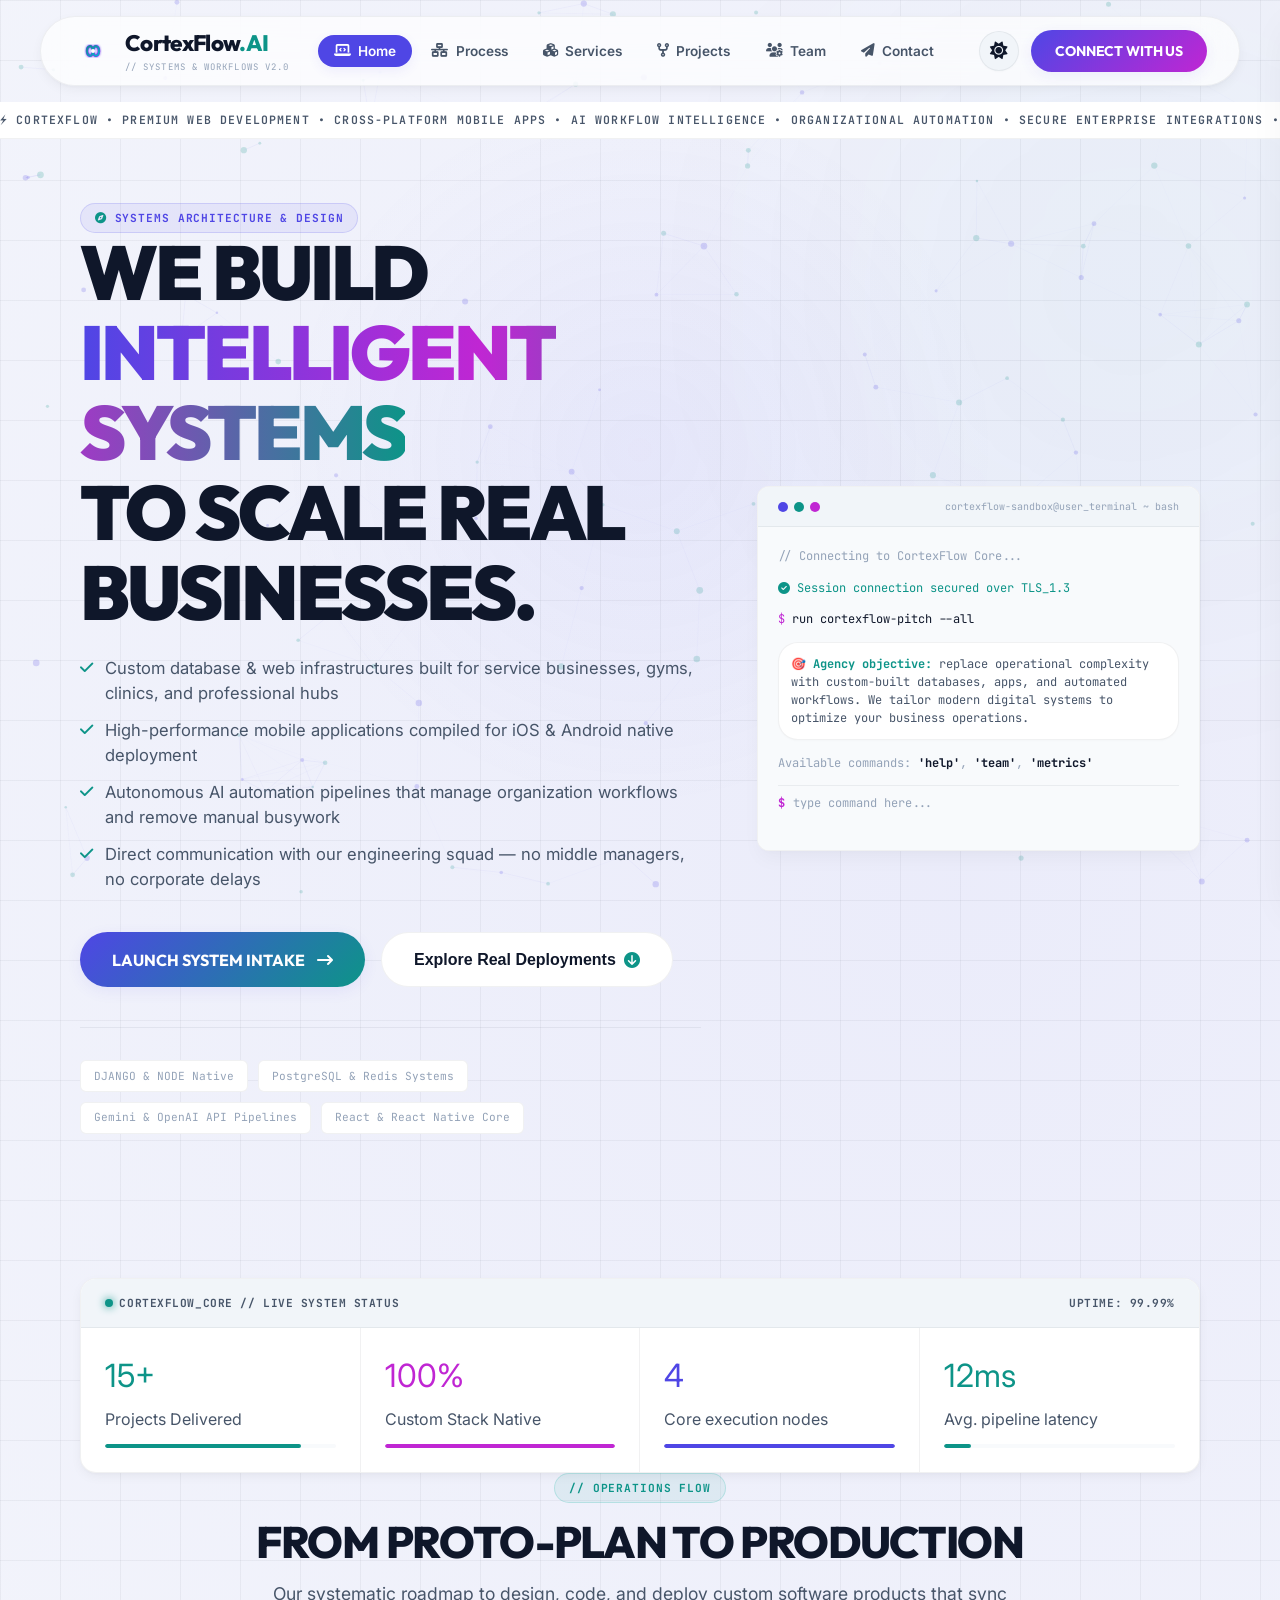
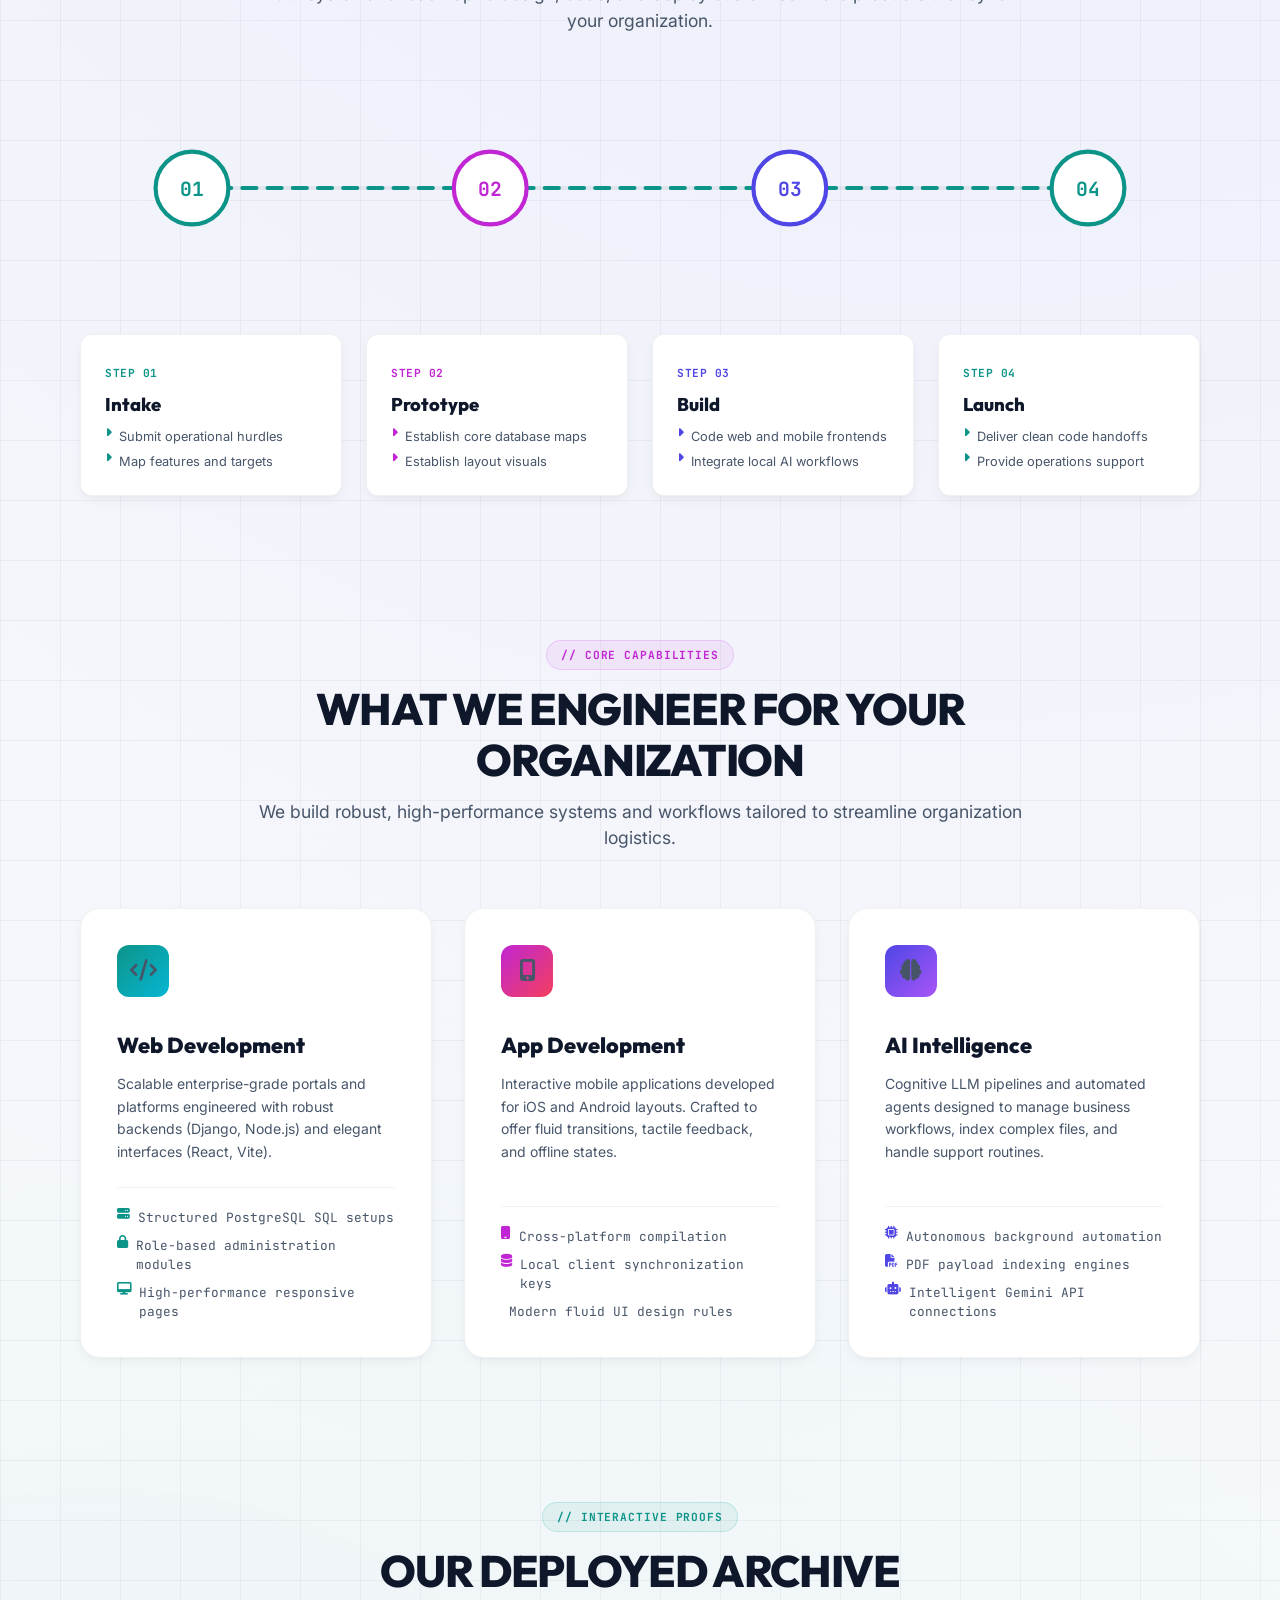
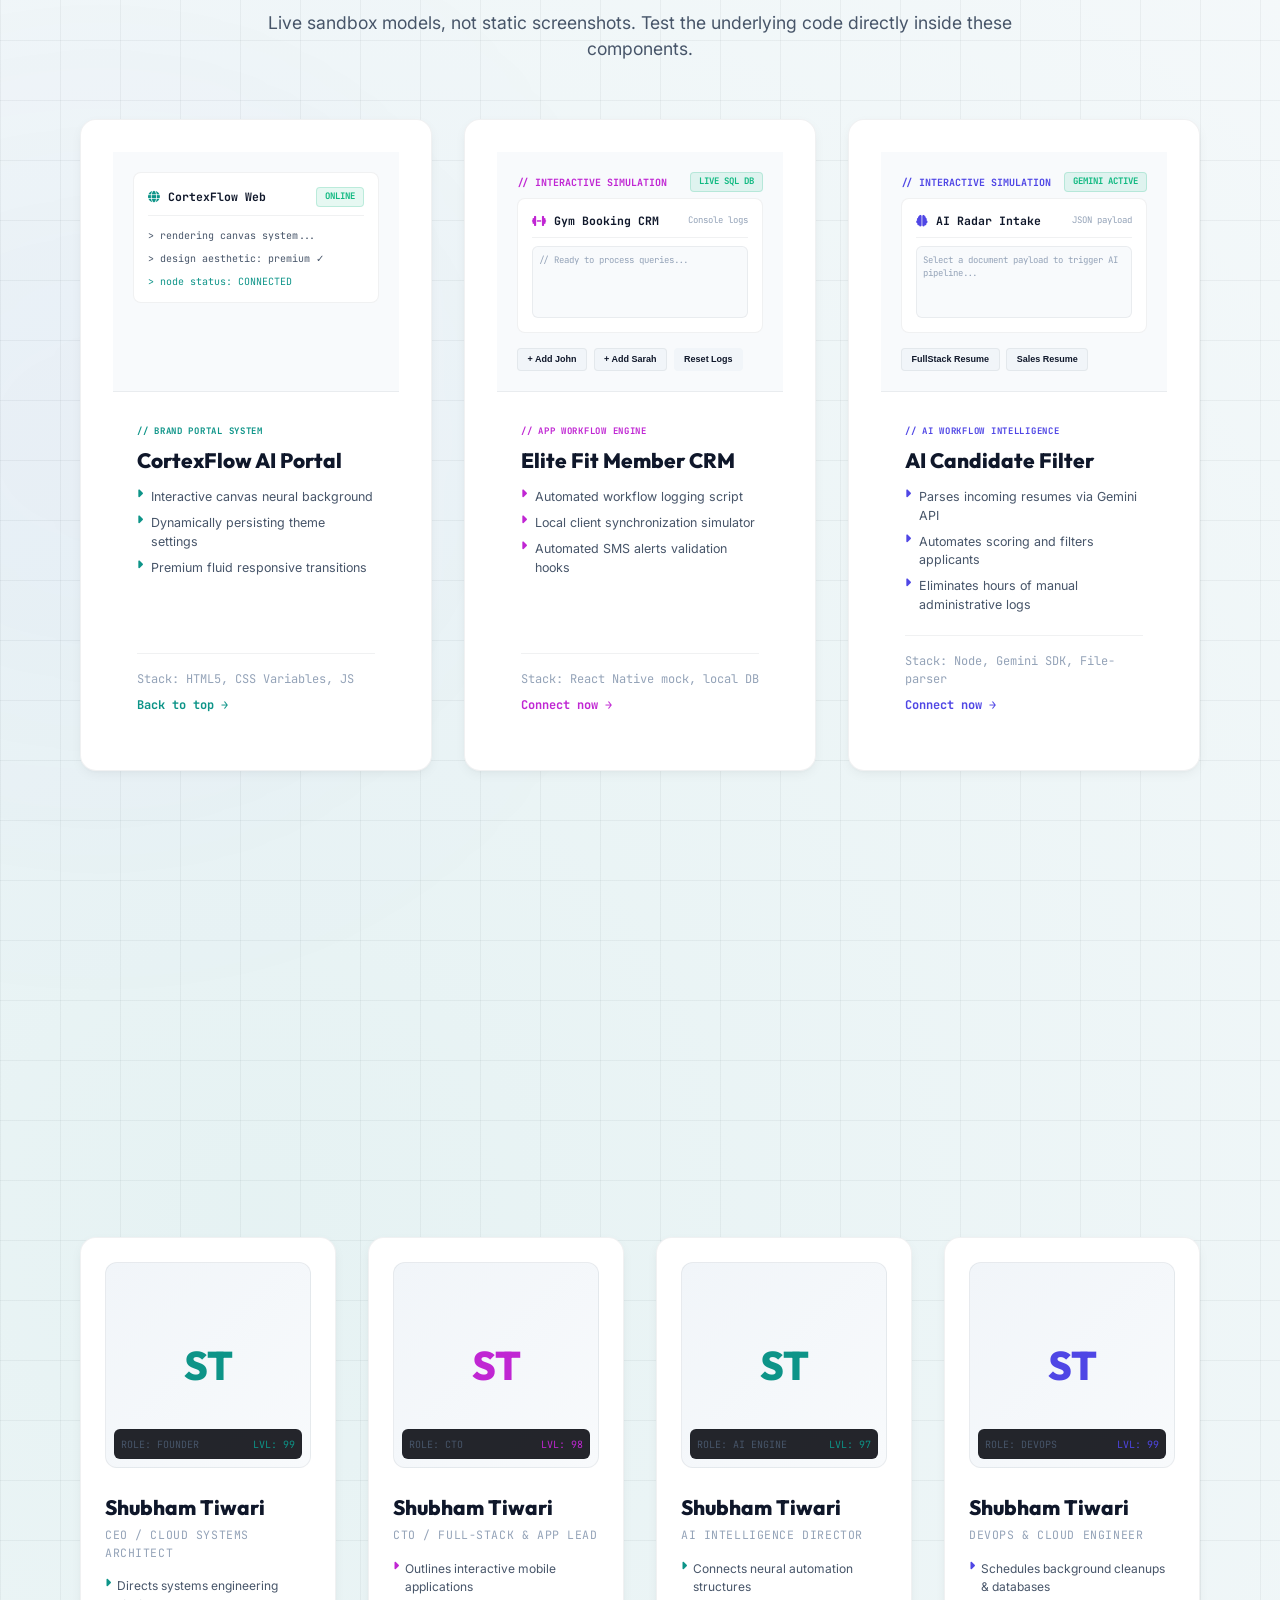
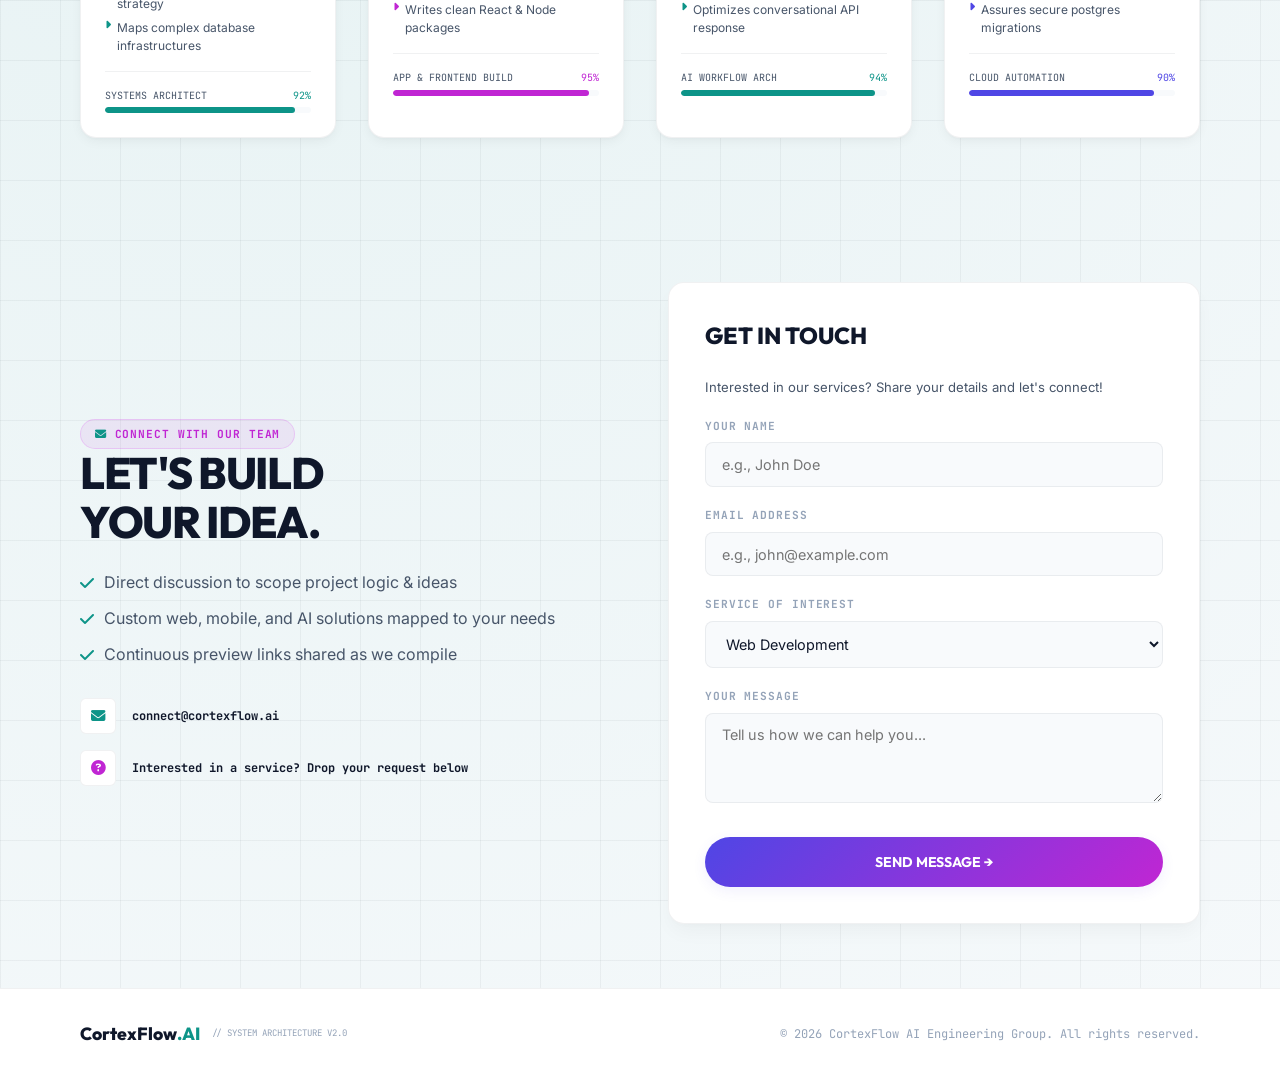
==== commit 2a52fd39: "Update index.html" ====
--- a/index.html
+++ b/index.html
@@ -10,6 +10,7 @@
     <link rel="preconnect" href="https://fonts.gstatic.com" crossorigin>
     <link href="https://fonts.googleapis.com/css2?family=Inter:wght@300;400;500;600;700&family=Outfit:wght@400;500;600;700;800;900&family=JetBrains+Mono:wght@400;700&display=swap" rel="stylesheet">
     <link rel="stylesheet" href="https://cdnjs.cloudflare.com/ajax/libs/font-awesome/6.5.1/css/all.min.css">
+    <meta name="google-site-verification" content="VBX0xFlKn13PFK9aVznLU3vCuvdrhf5NFgoCTgeg8vE" />
 
     <link rel="stylesheet" href="style.css">
 </head>
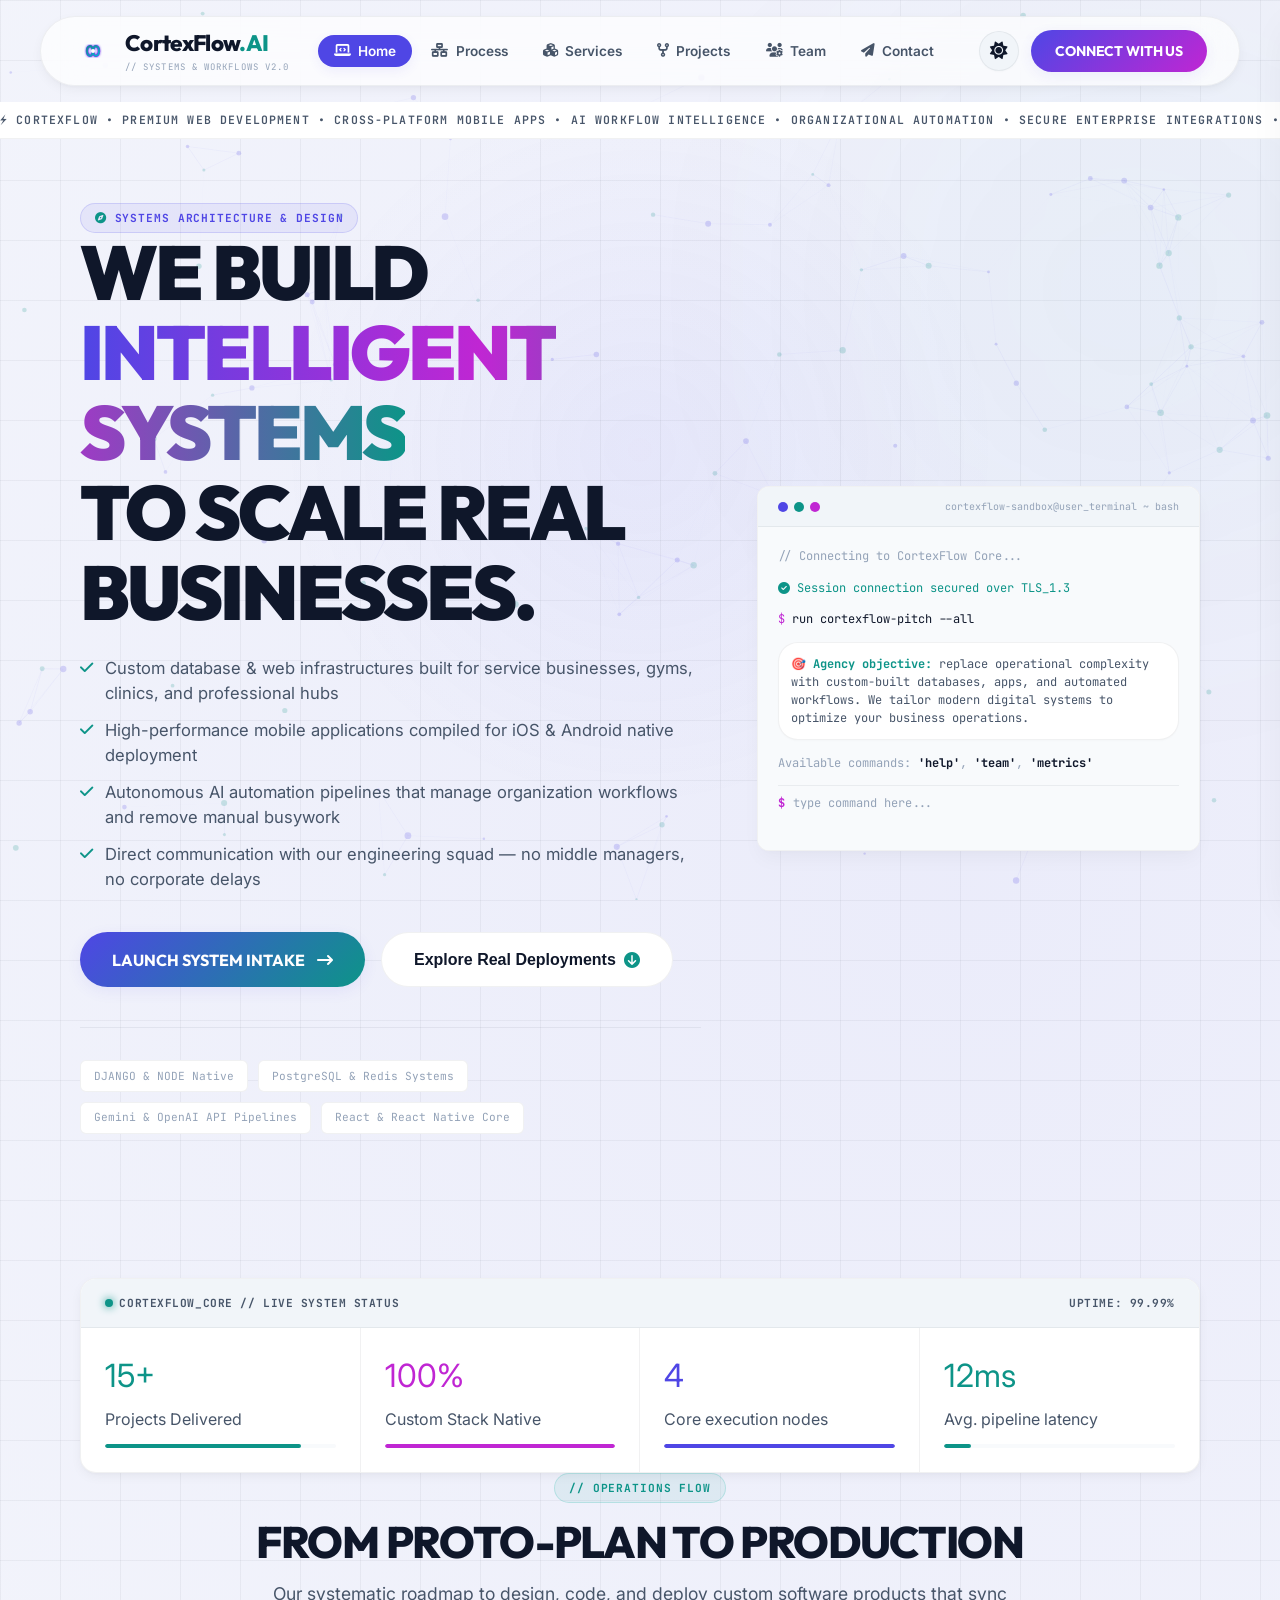
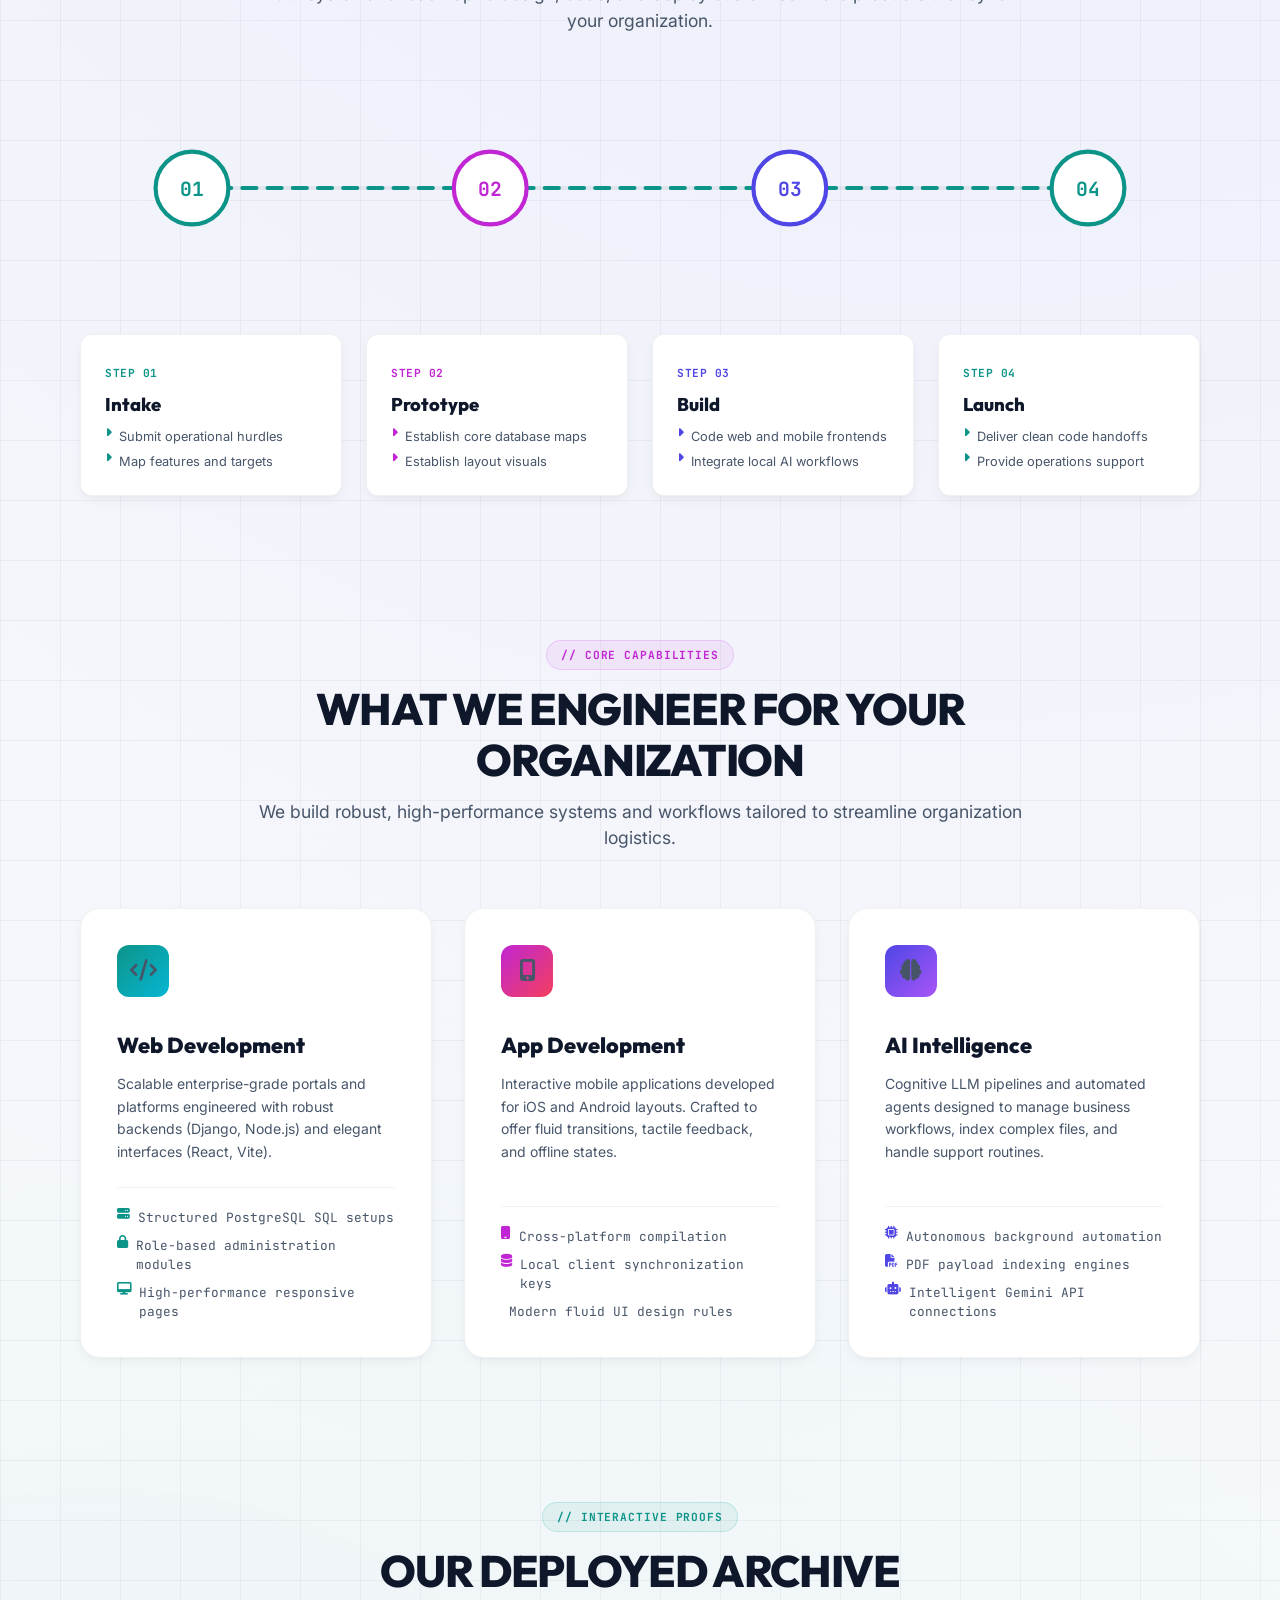
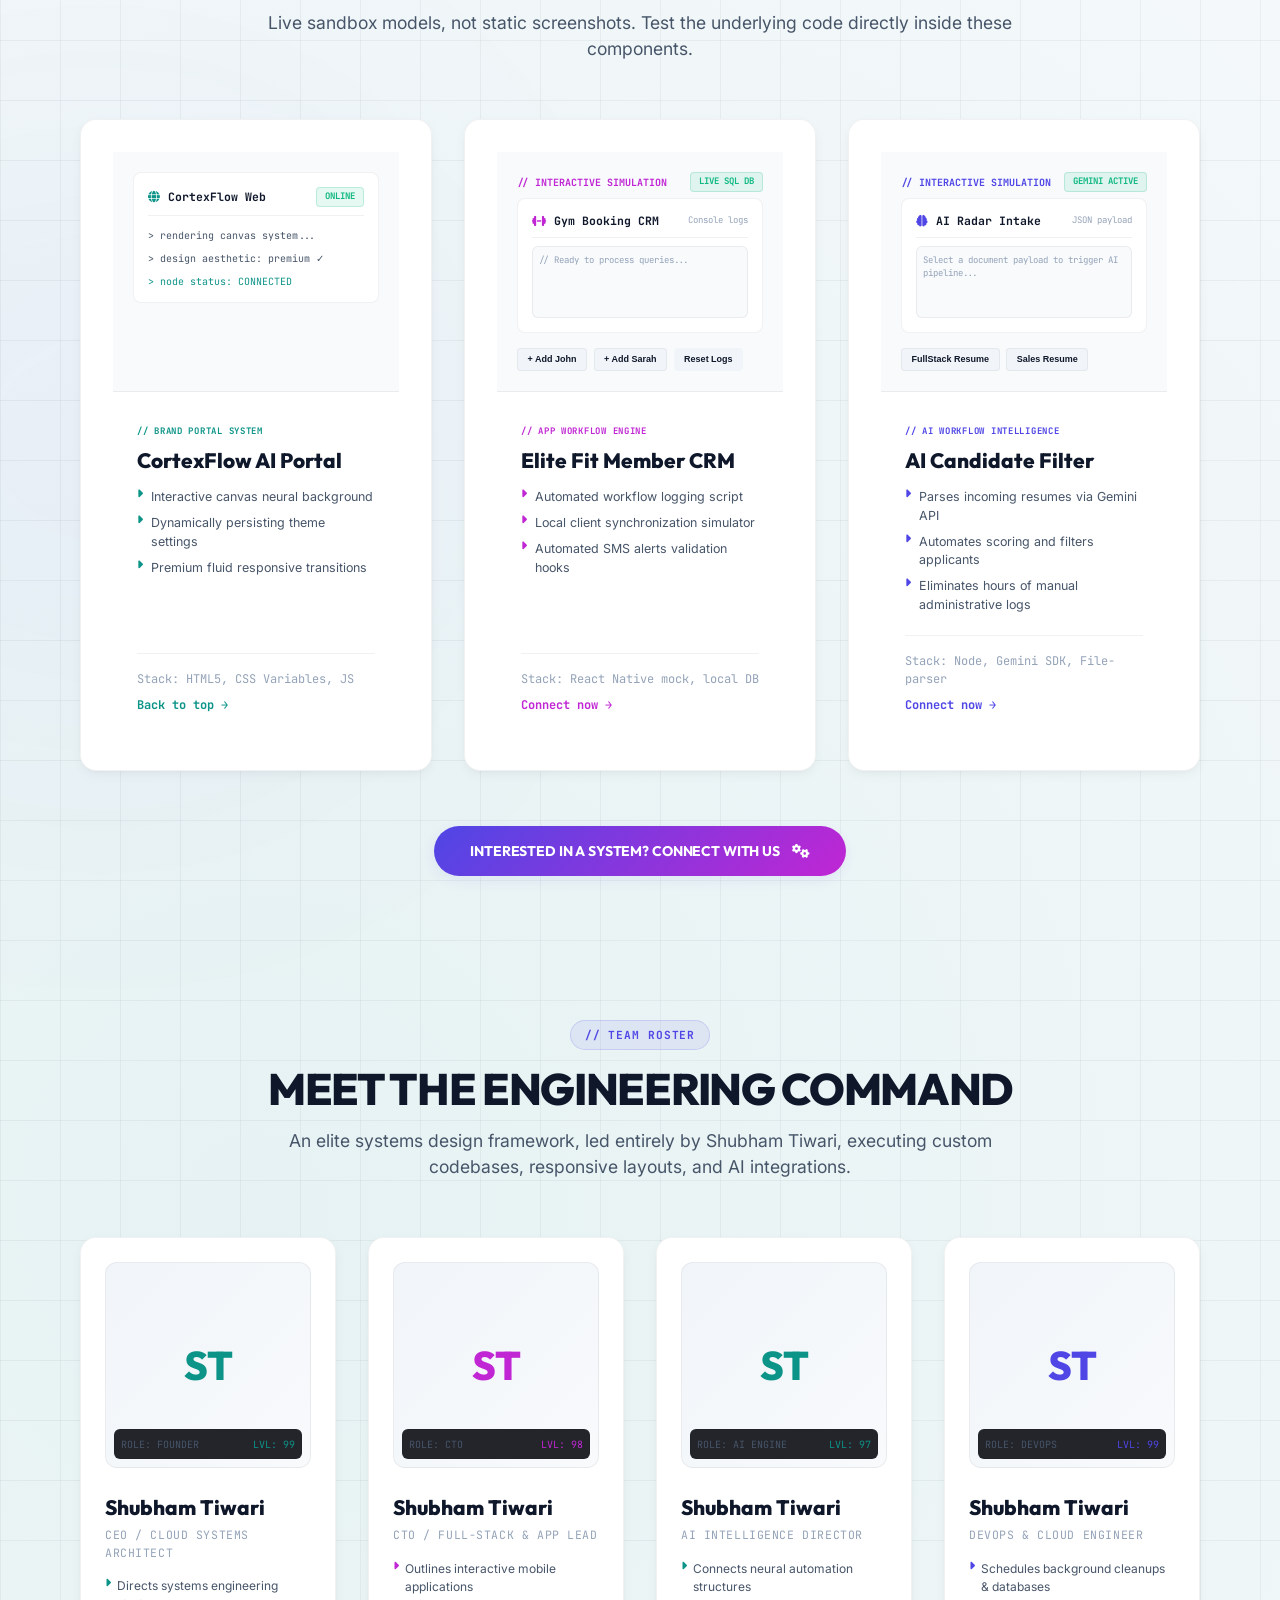
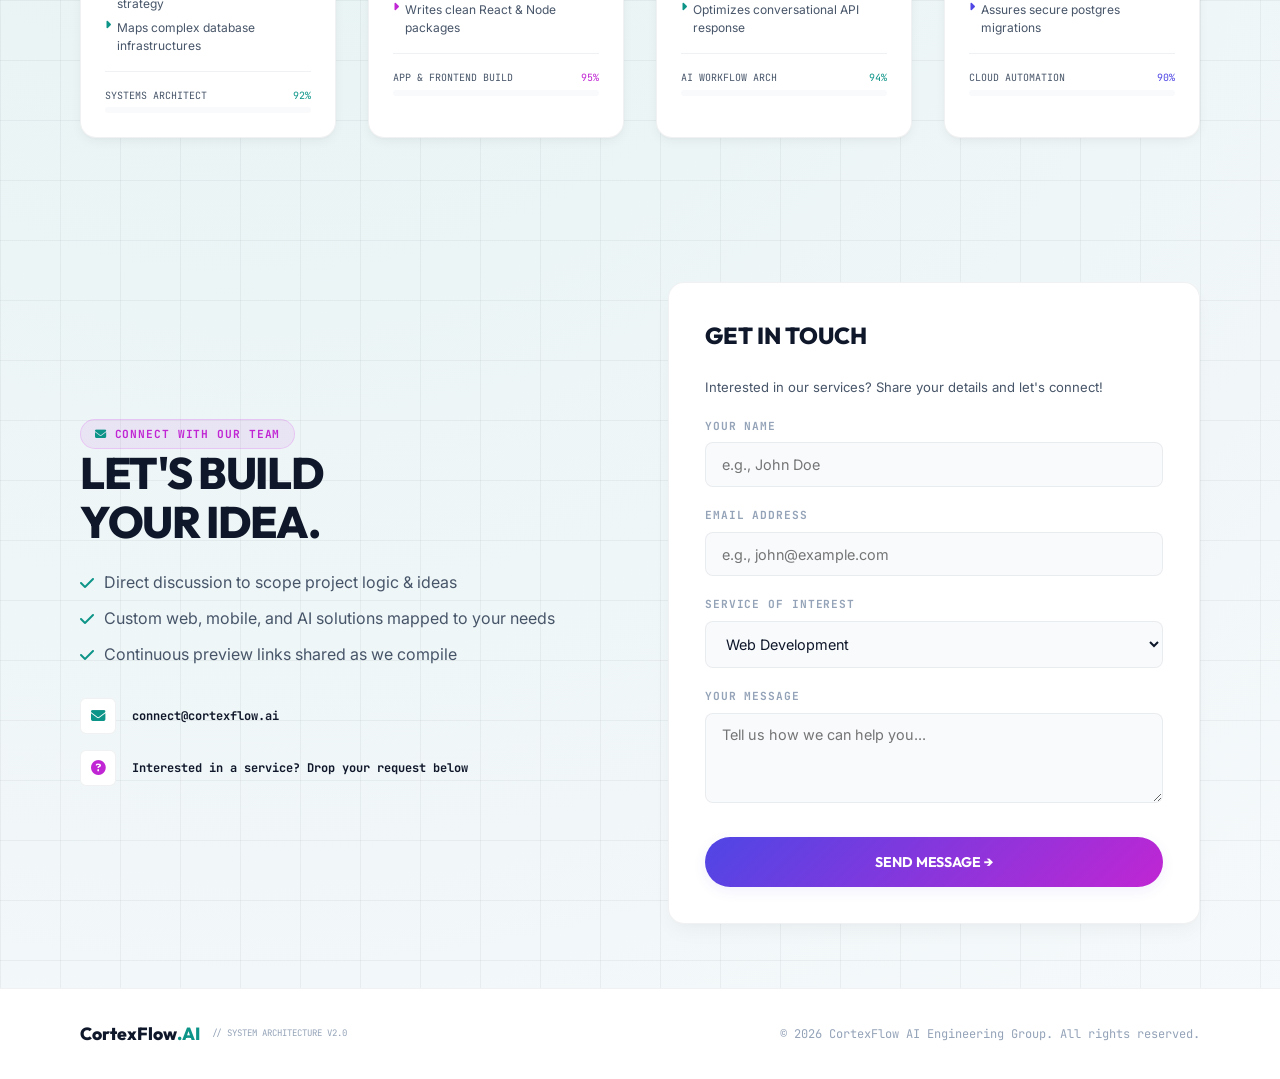
==== commit 836d576b: "Update index.html" ====
--- a/index.html
+++ b/index.html
@@ -10,6 +10,7 @@
     <link rel="preconnect" href="https://fonts.gstatic.com" crossorigin>
     <link href="https://fonts.googleapis.com/css2?family=Inter:wght@300;400;500;600;700&family=Outfit:wght@400;500;600;700;800;900&family=JetBrains+Mono:wght@400;700&display=swap" rel="stylesheet">
     <link rel="stylesheet" href="https://cdnjs.cloudflare.com/ajax/libs/font-awesome/6.5.1/css/all.min.css">
+    <meta name="google-site-verification" content="VBX0xFlKn13PFK9aVznLU3vCuvdrhf5NFgoCTgeg8vE" />
     <meta name="google-site-verification" content="VBX0xFlKn13PFK9aVznLU3vCuvdrhf5NFgoCTgeg8vE" />
 
     <link rel="stylesheet" href="style.css">
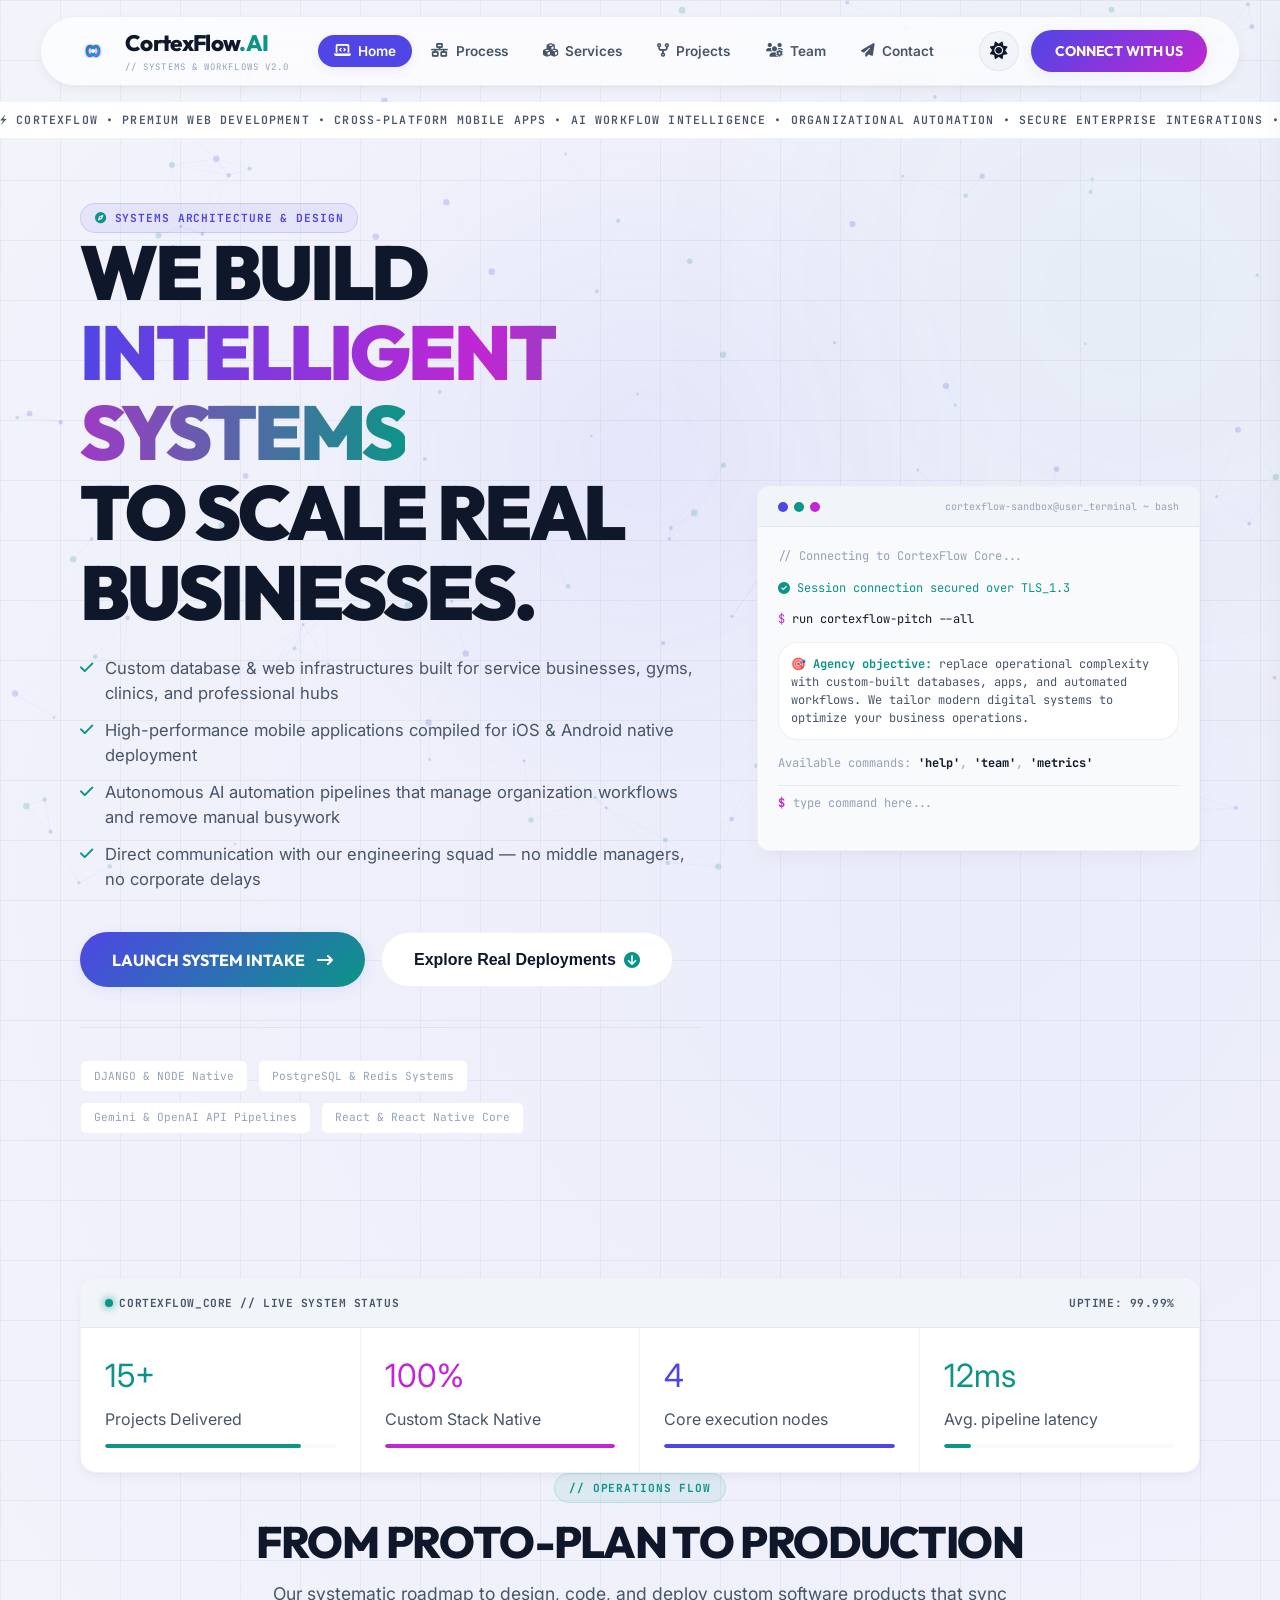
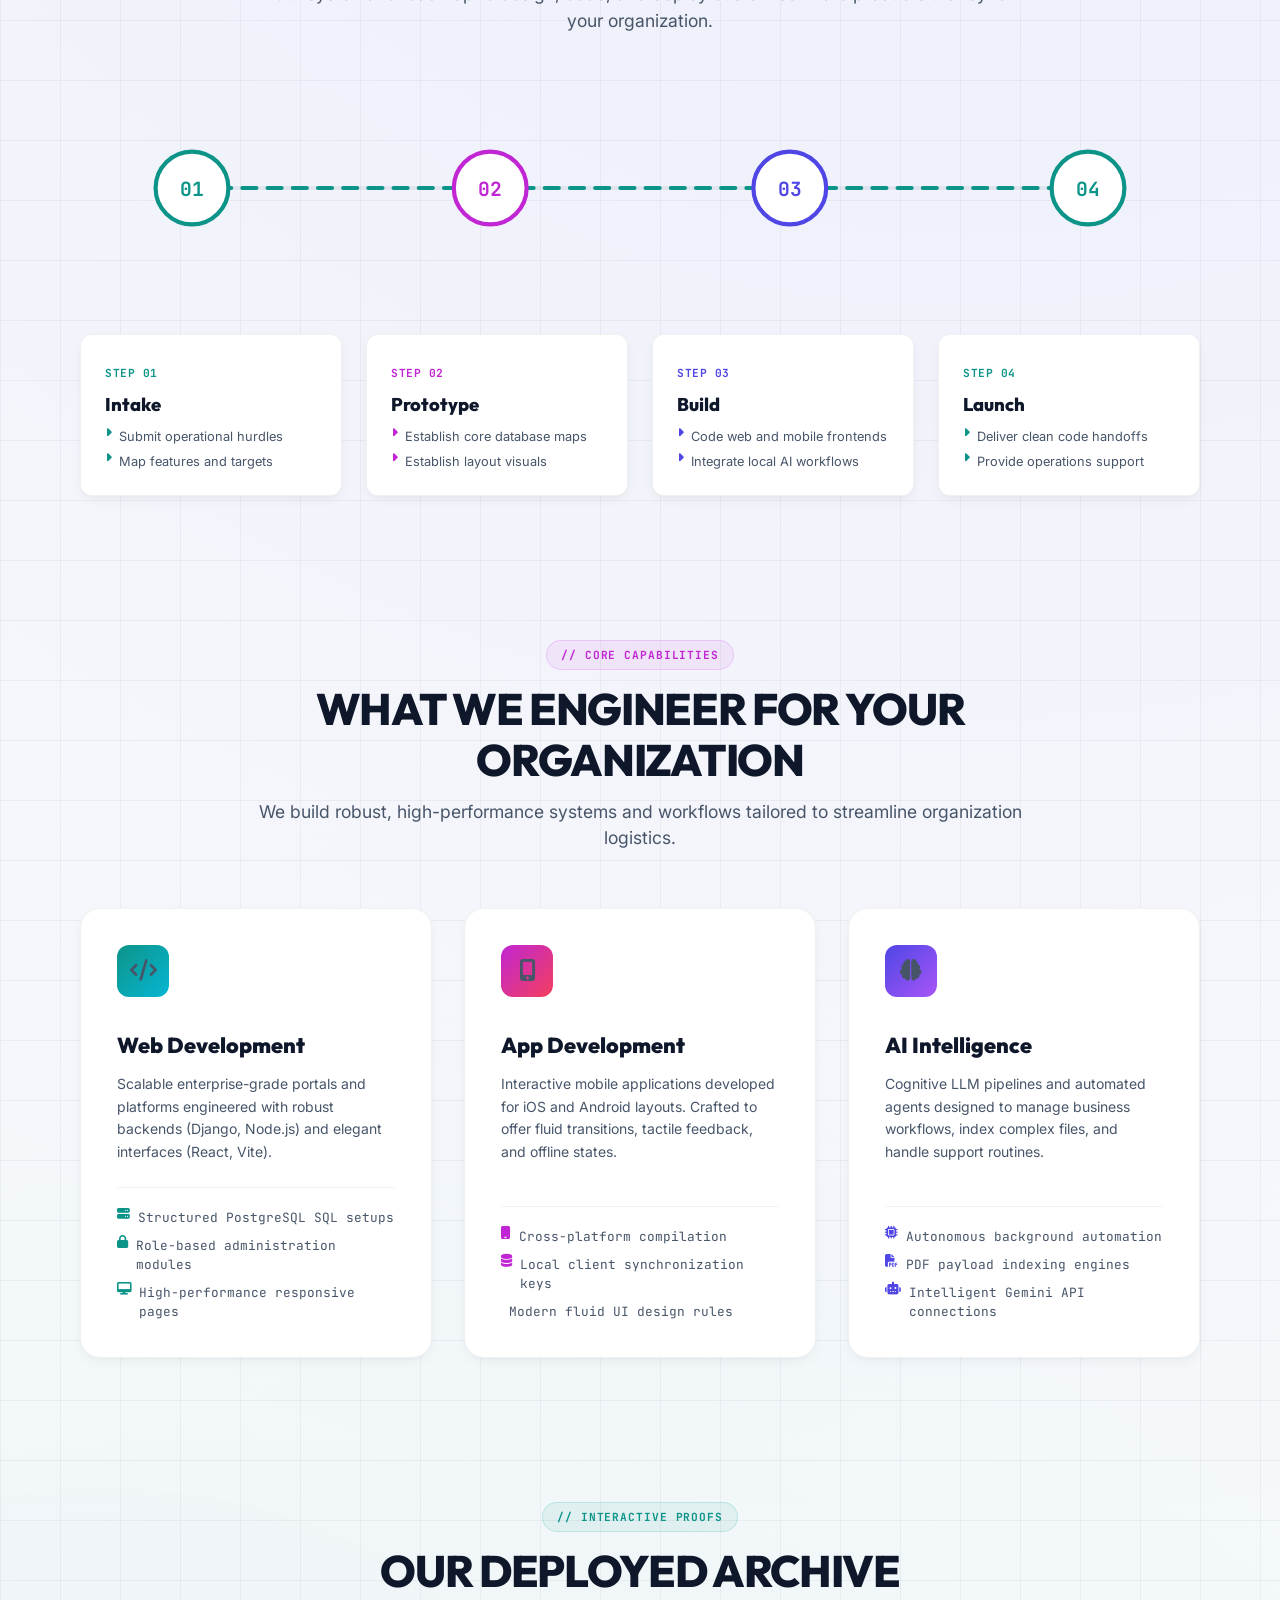
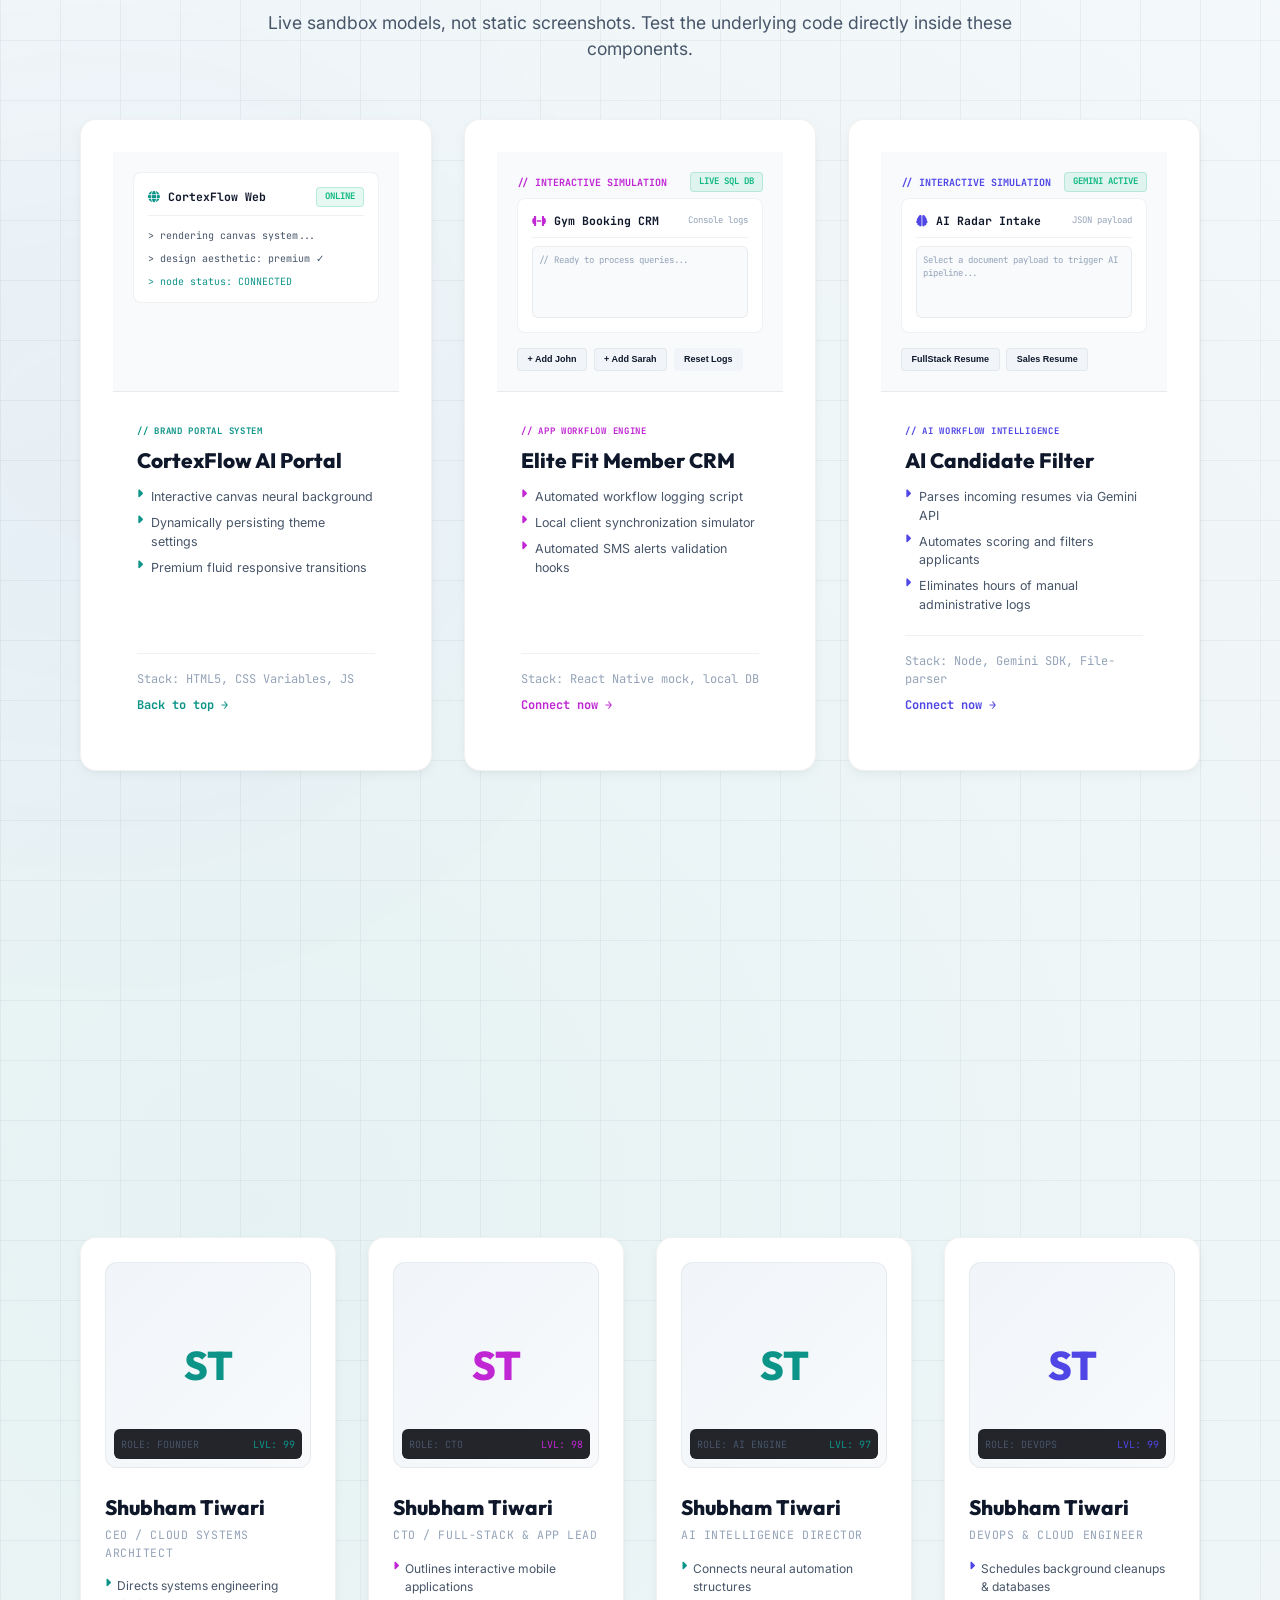
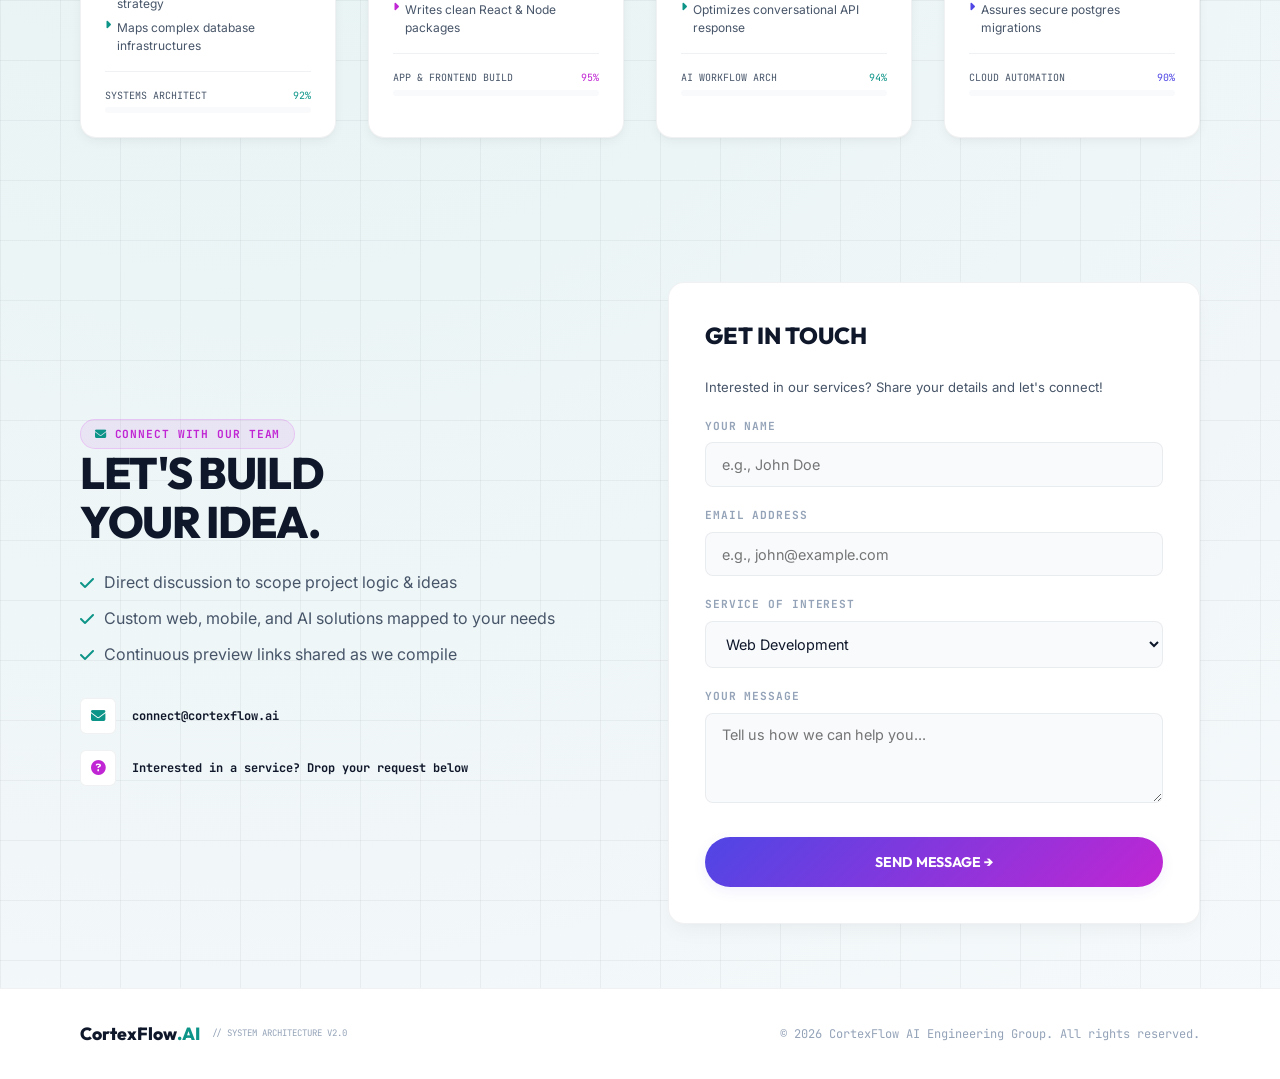
==== commit 193af89e: "Update index.html" ====
--- a/index.html
+++ b/index.html
@@ -10,7 +10,7 @@
     <link rel="preconnect" href="https://fonts.gstatic.com" crossorigin>
     <link href="https://fonts.googleapis.com/css2?family=Inter:wght@300;400;500;600;700&family=Outfit:wght@400;500;600;700;800;900&family=JetBrains+Mono:wght@400;700&display=swap" rel="stylesheet">
     <link rel="stylesheet" href="https://cdnjs.cloudflare.com/ajax/libs/font-awesome/6.5.1/css/all.min.css">
-    <meta name="google-site-verification" content="VBX0xFlKn13PFK9aVznLU3vCuvdrhf5NFgoCTgeg8vE" />
+    
     <meta name="google-site-verification" content="VBX0xFlKn13PFK9aVznLU3vCuvdrhf5NFgoCTgeg8vE" />
 
     <link rel="stylesheet" href="style.css">
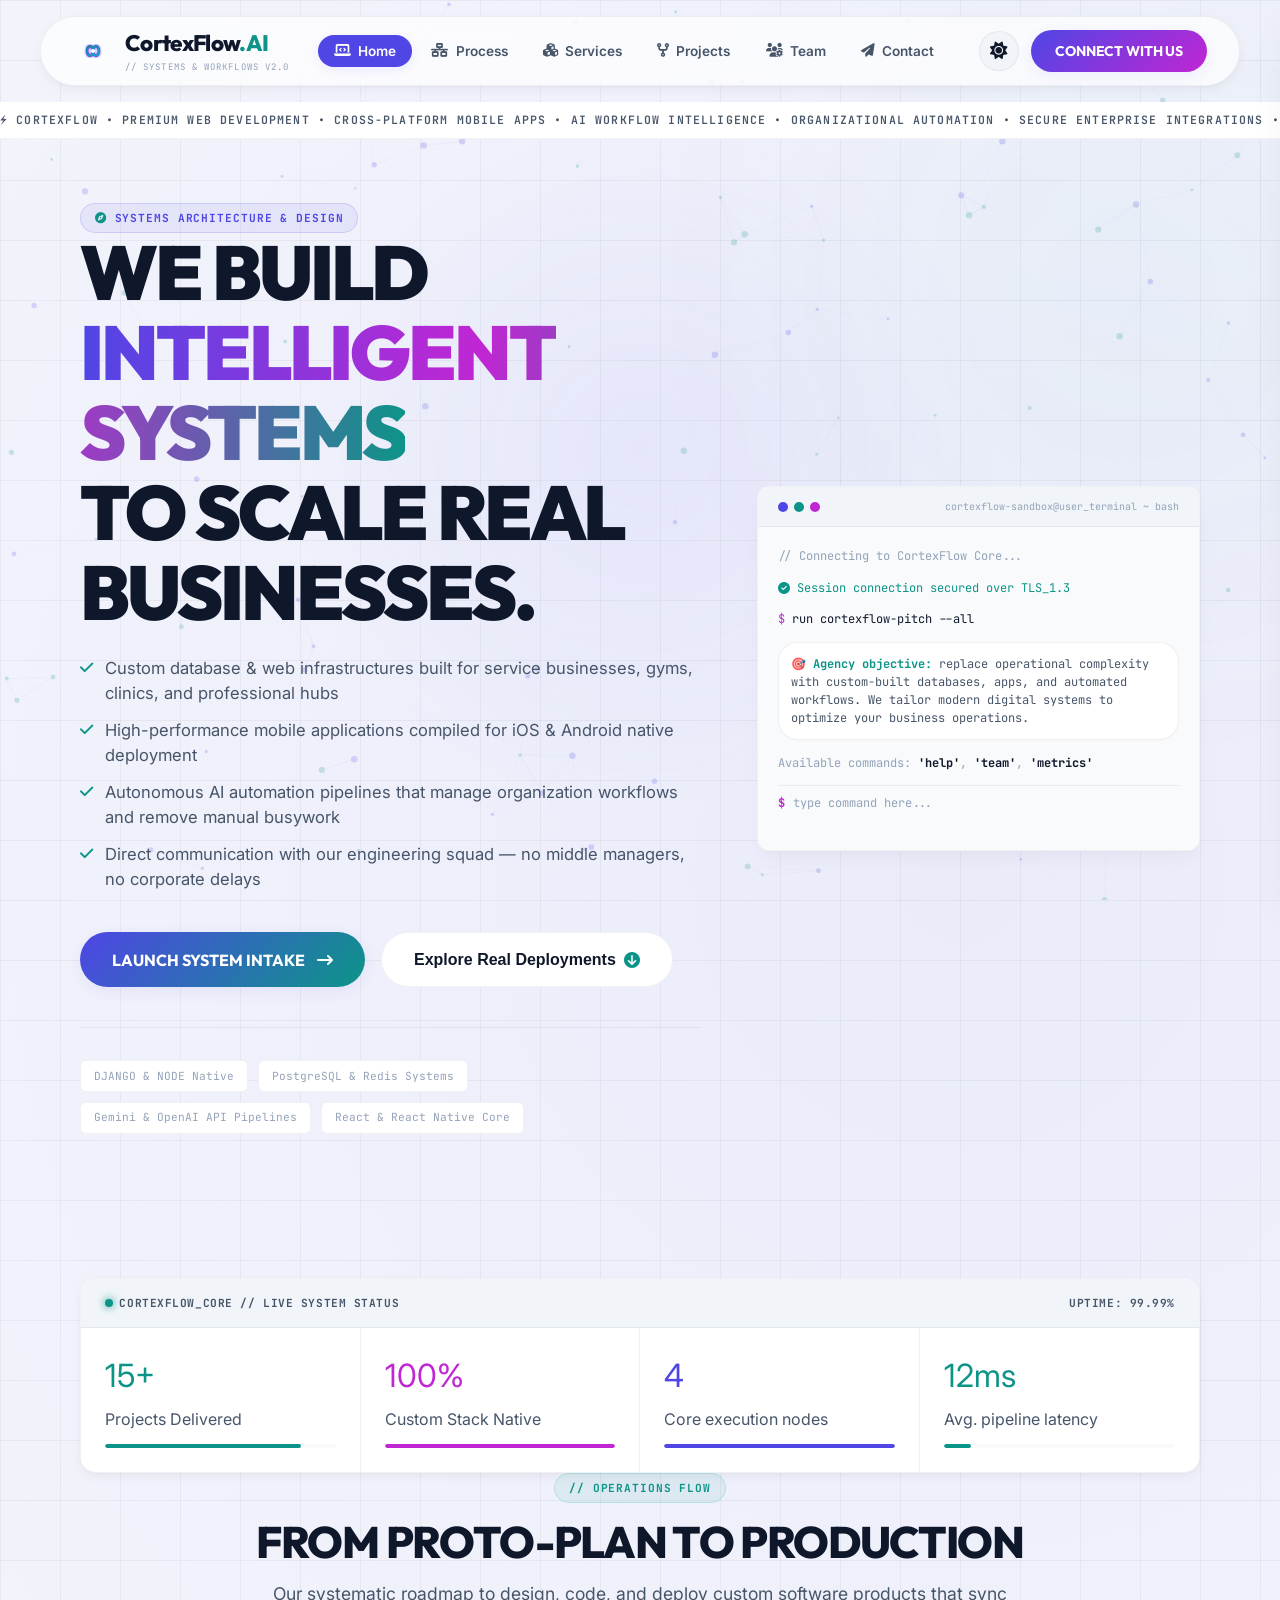
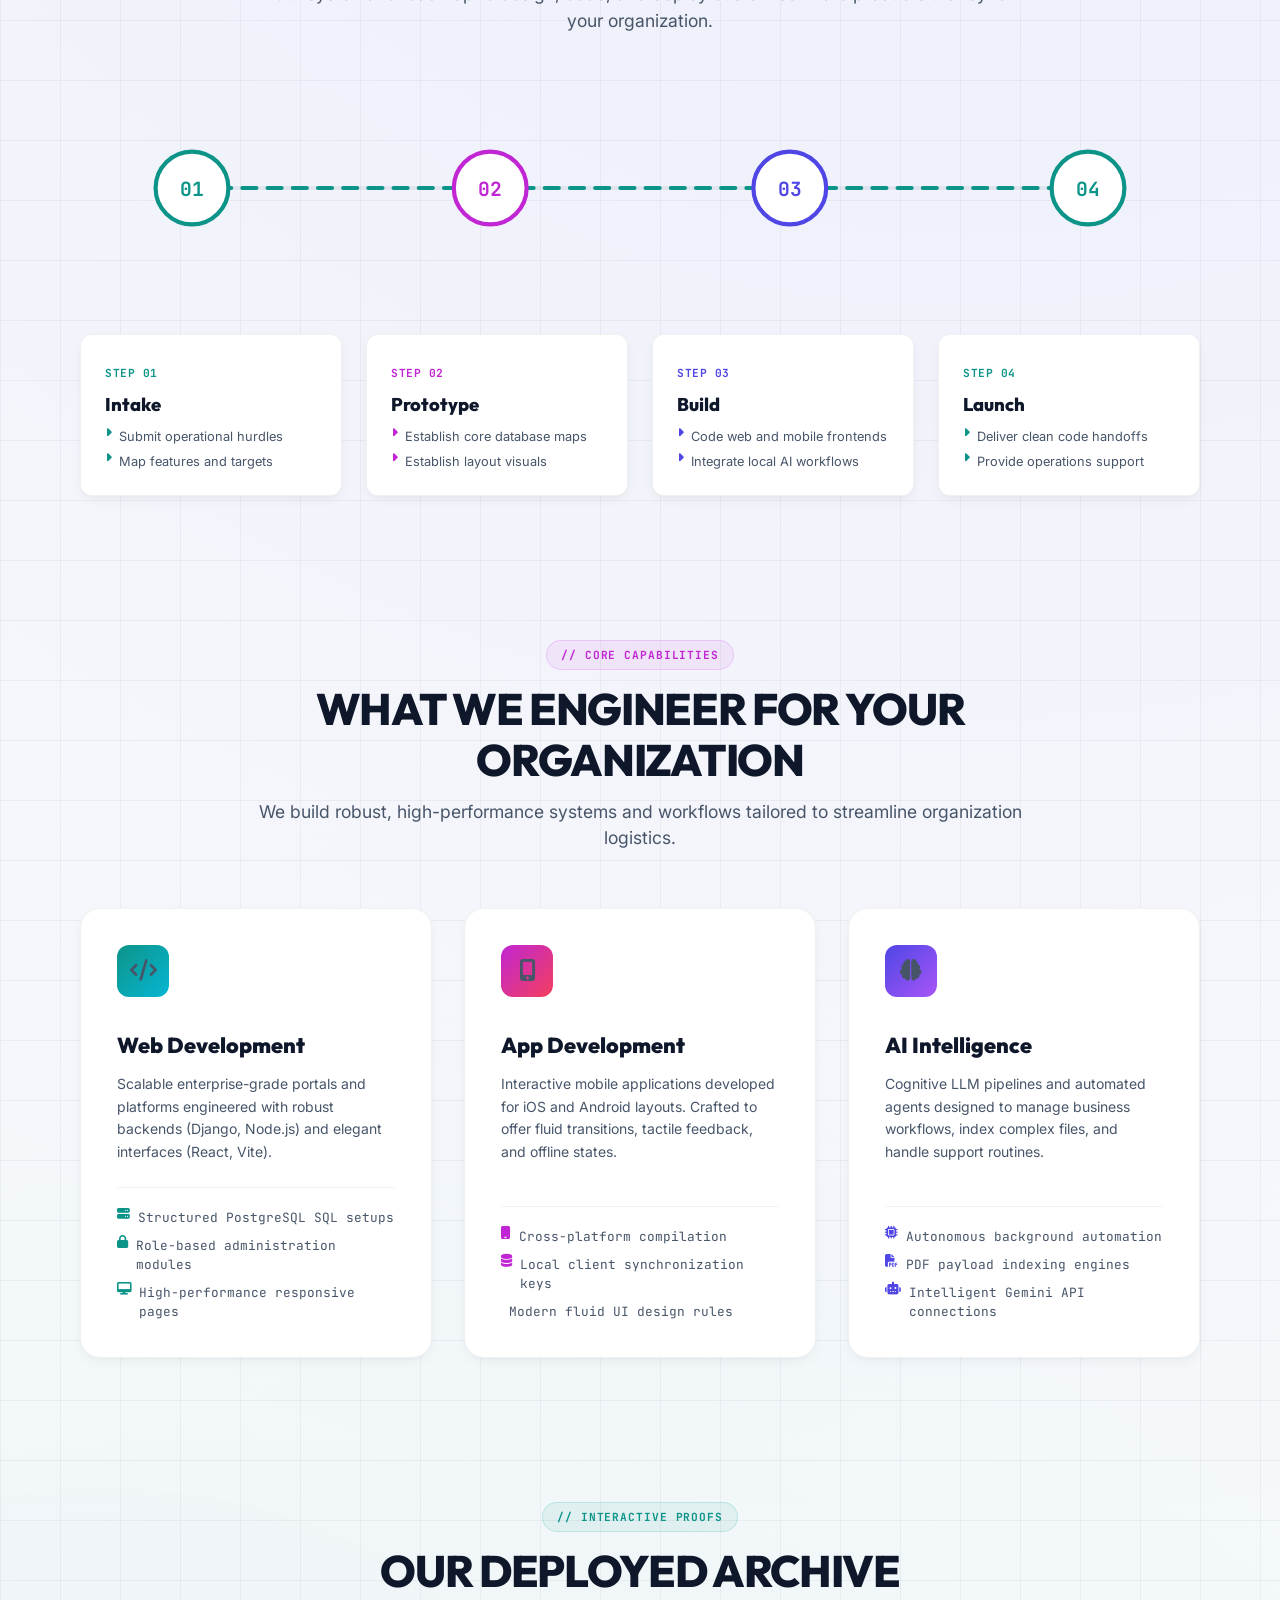
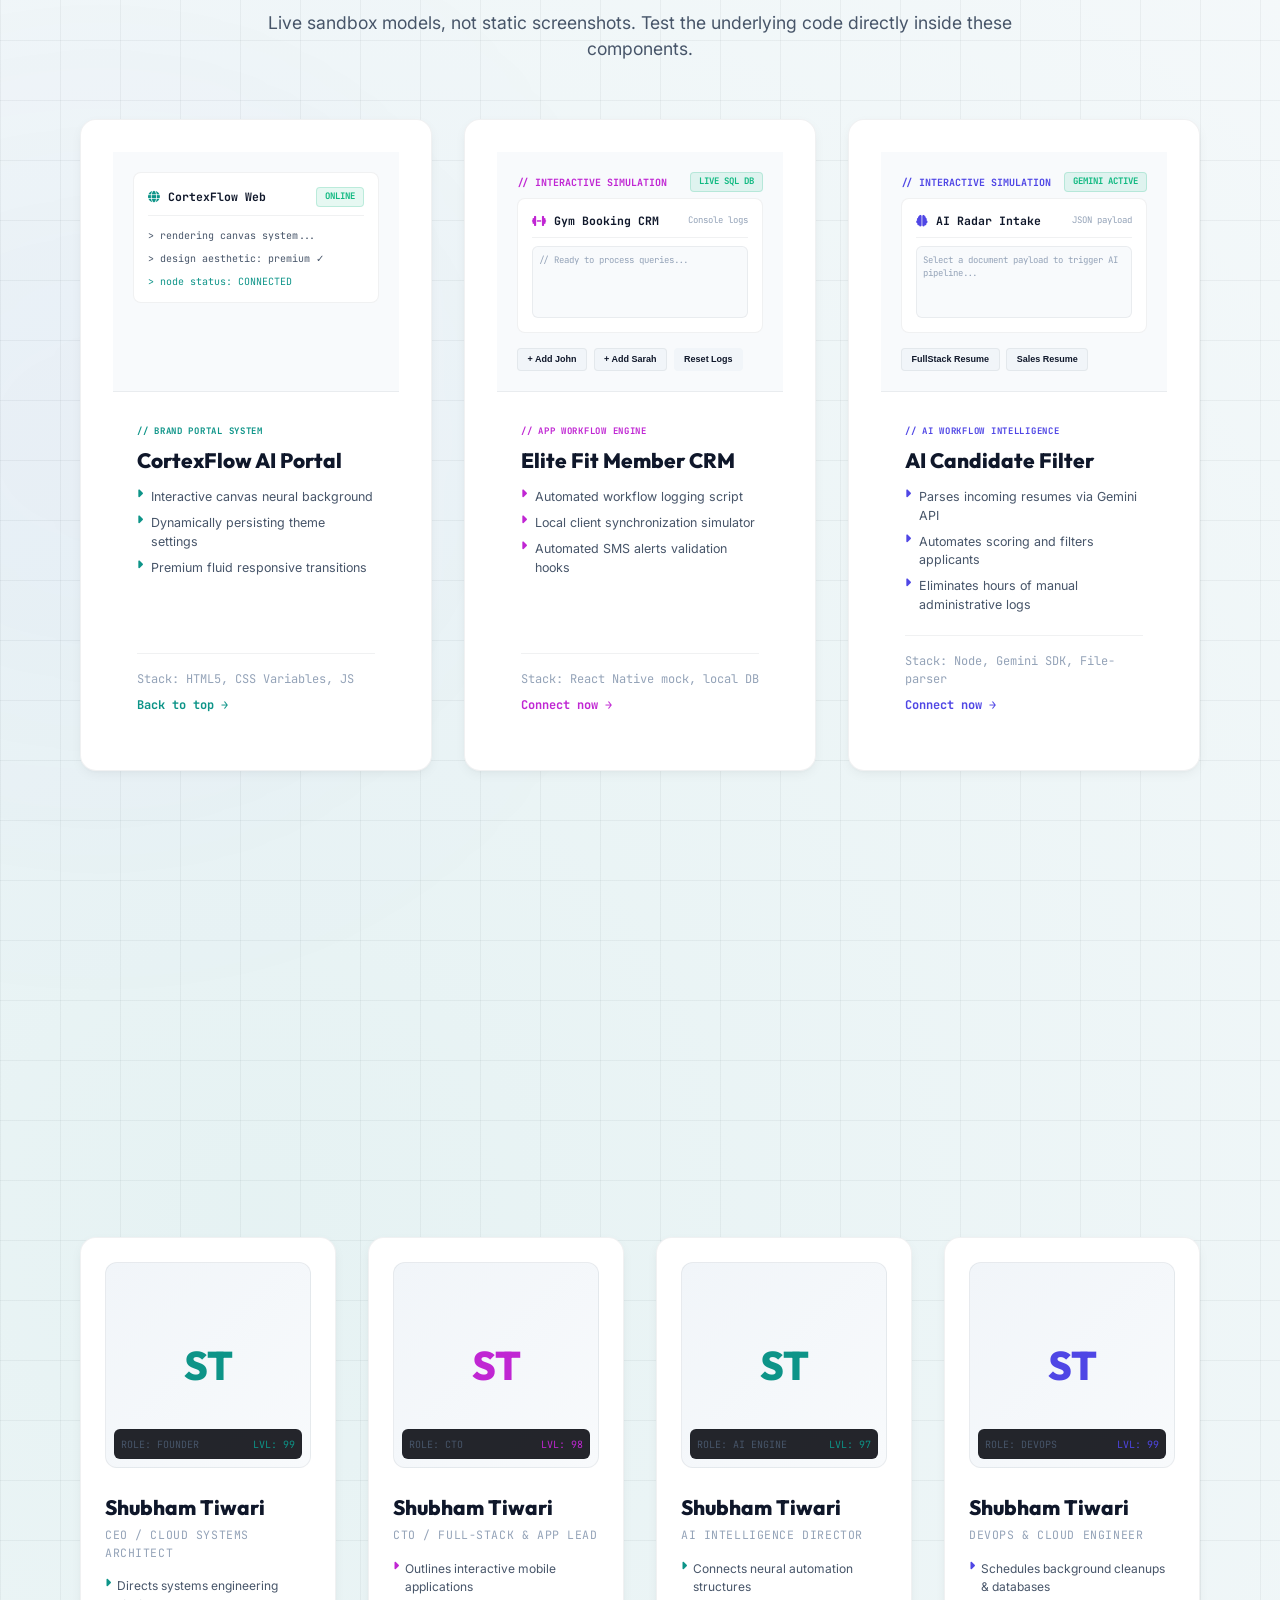
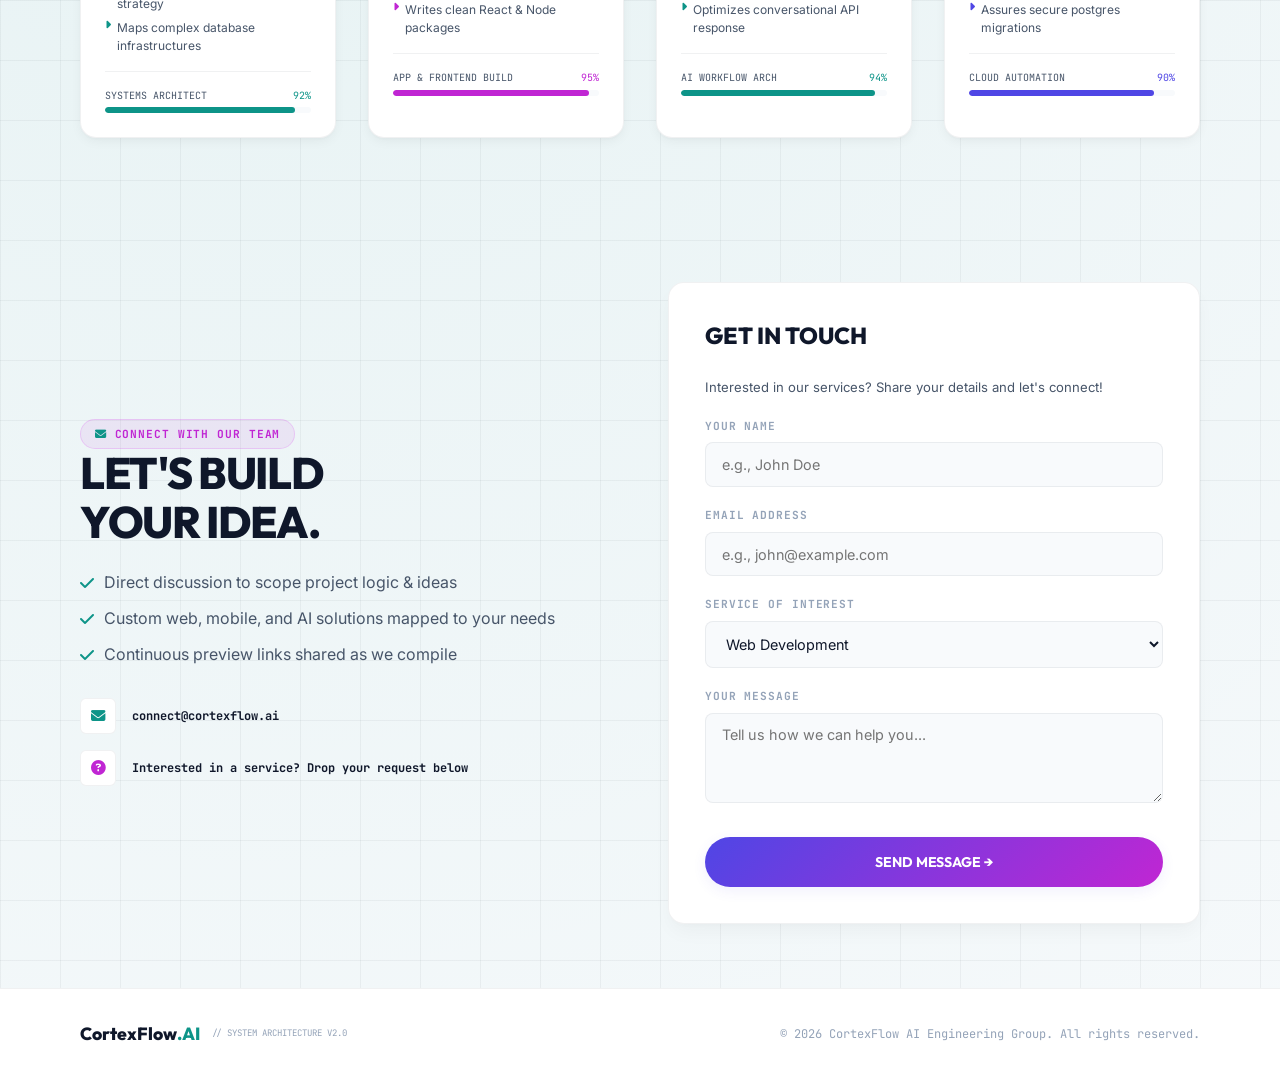
==== commit ad4efb17: "Update index.html" ====
--- a/index.html
+++ b/index.html
@@ -10,7 +10,6 @@
     <link rel="preconnect" href="https://fonts.gstatic.com" crossorigin>
     <link href="https://fonts.googleapis.com/css2?family=Inter:wght@300;400;500;600;700&family=Outfit:wght@400;500;600;700;800;900&family=JetBrains+Mono:wght@400;700&display=swap" rel="stylesheet">
     <link rel="stylesheet" href="https://cdnjs.cloudflare.com/ajax/libs/font-awesome/6.5.1/css/all.min.css">
-    
     <meta name="google-site-verification" content="VBX0xFlKn13PFK9aVznLU3vCuvdrhf5NFgoCTgeg8vE" />
 
     <link rel="stylesheet" href="style.css">
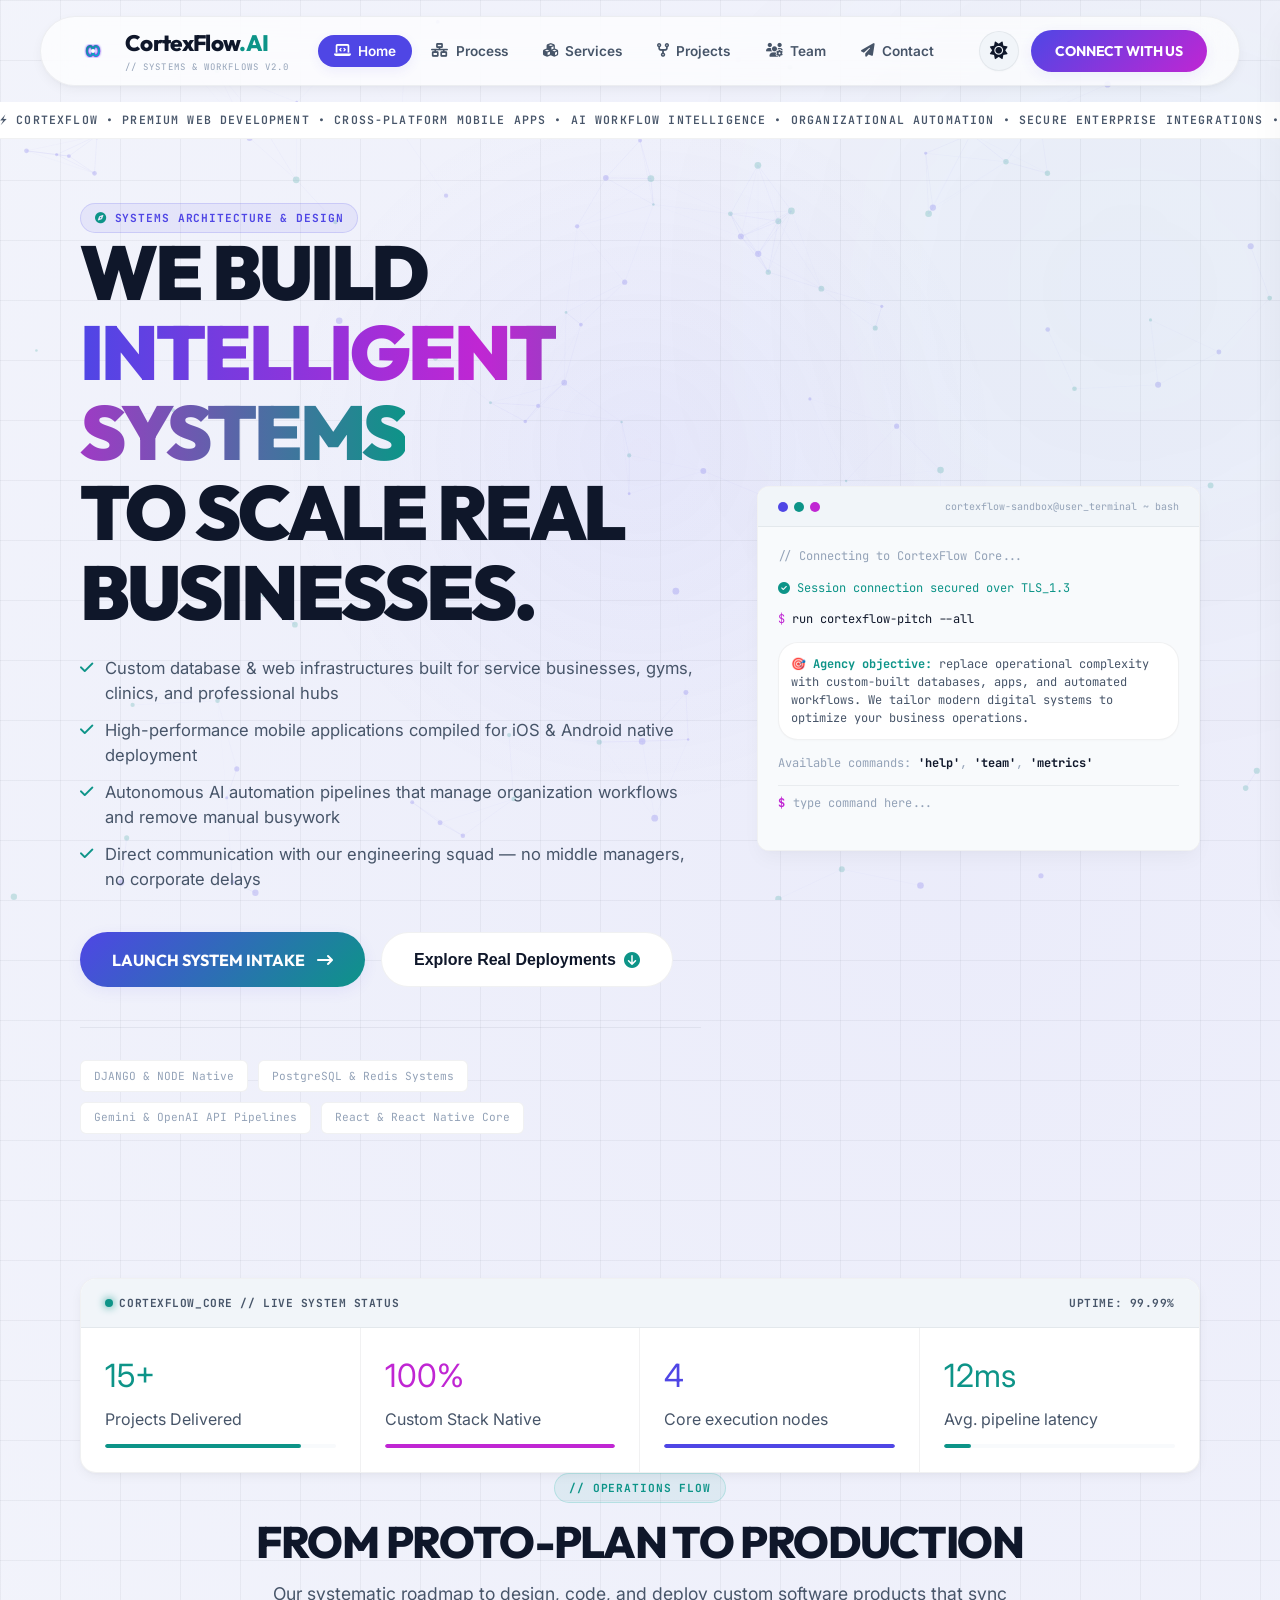
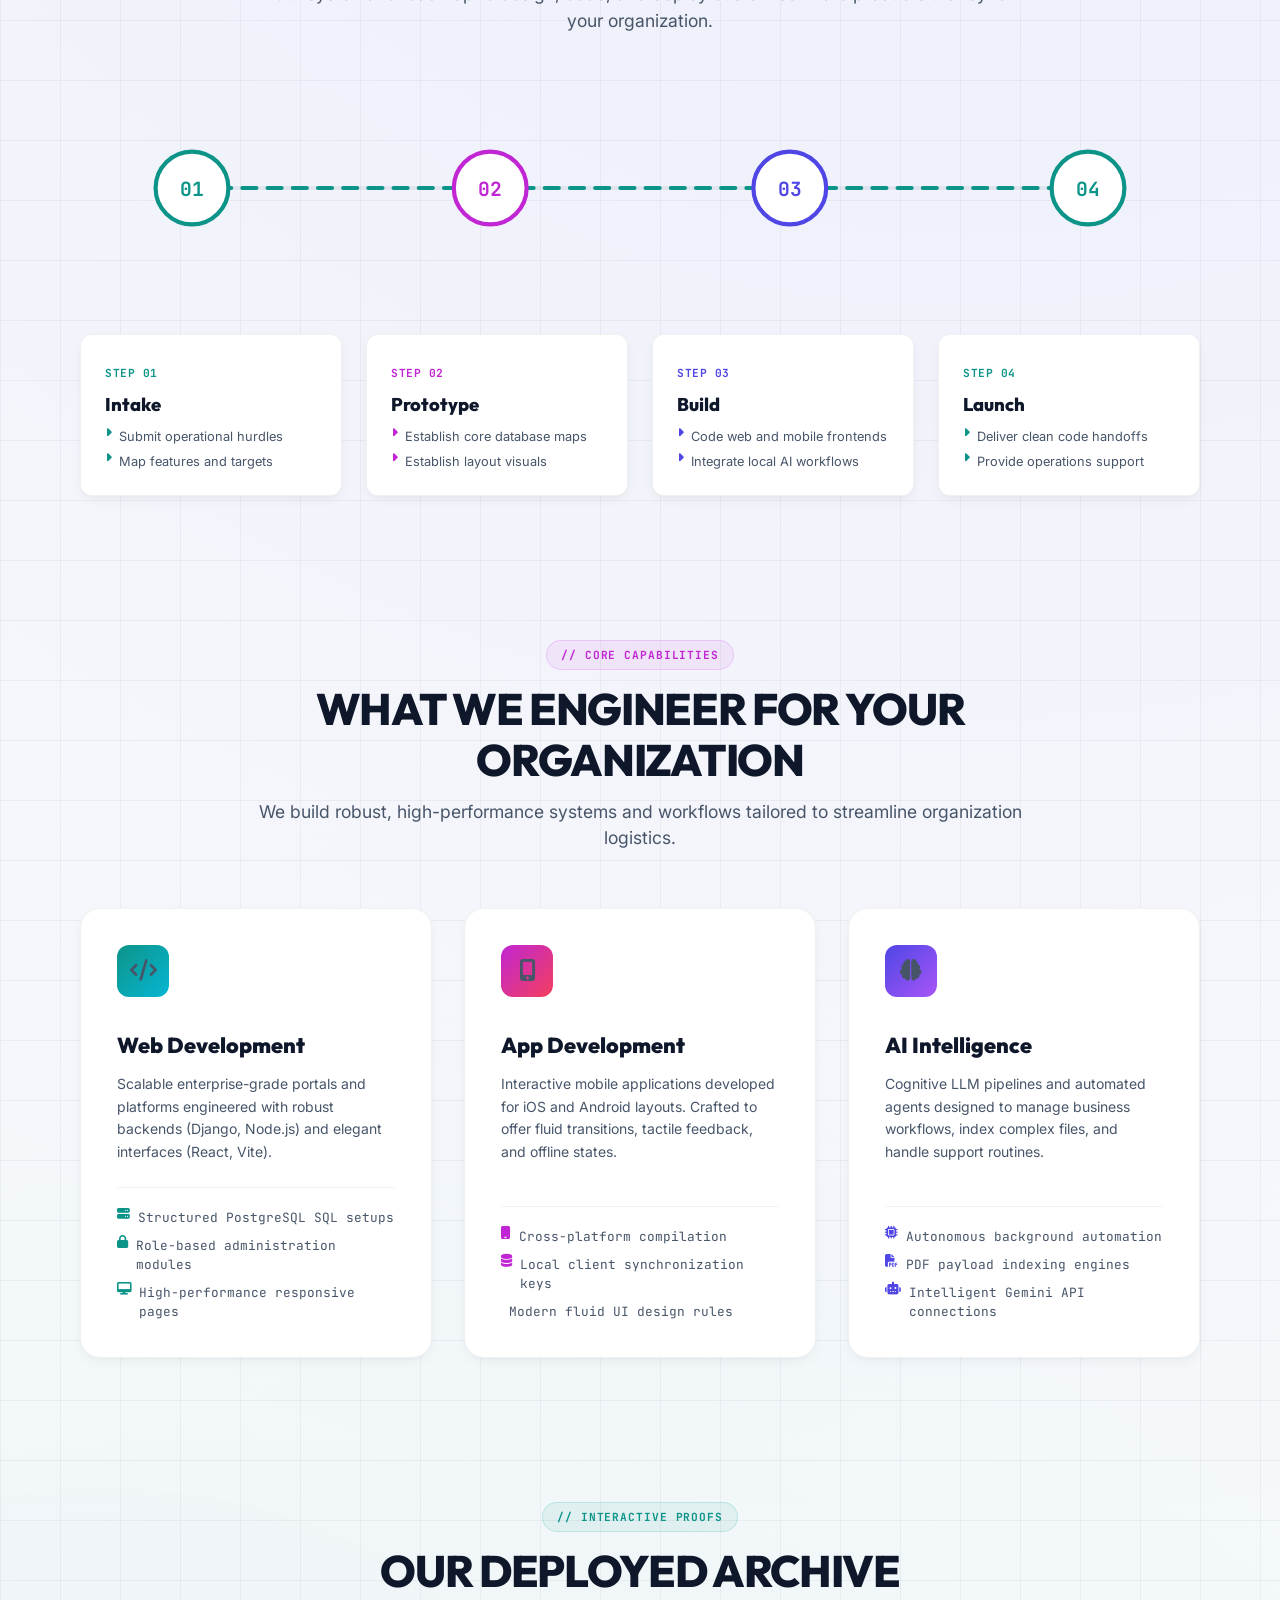
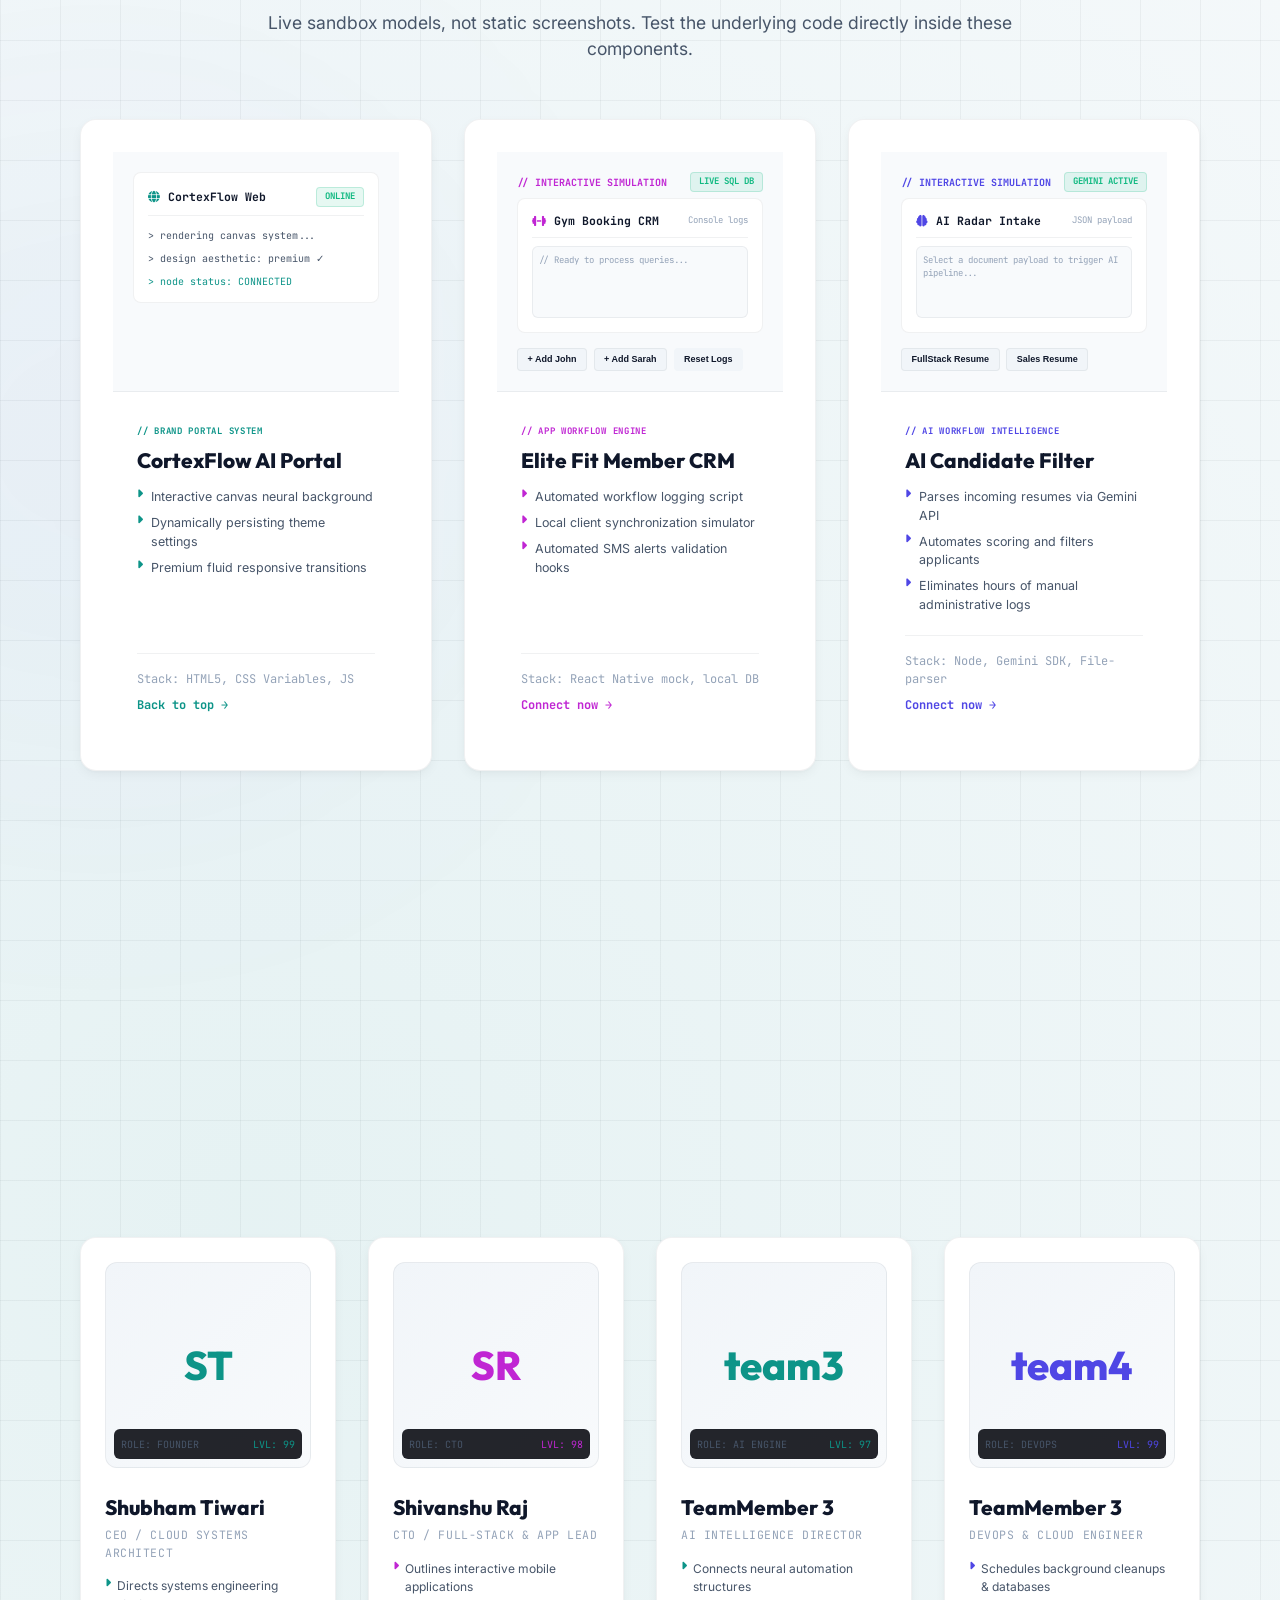
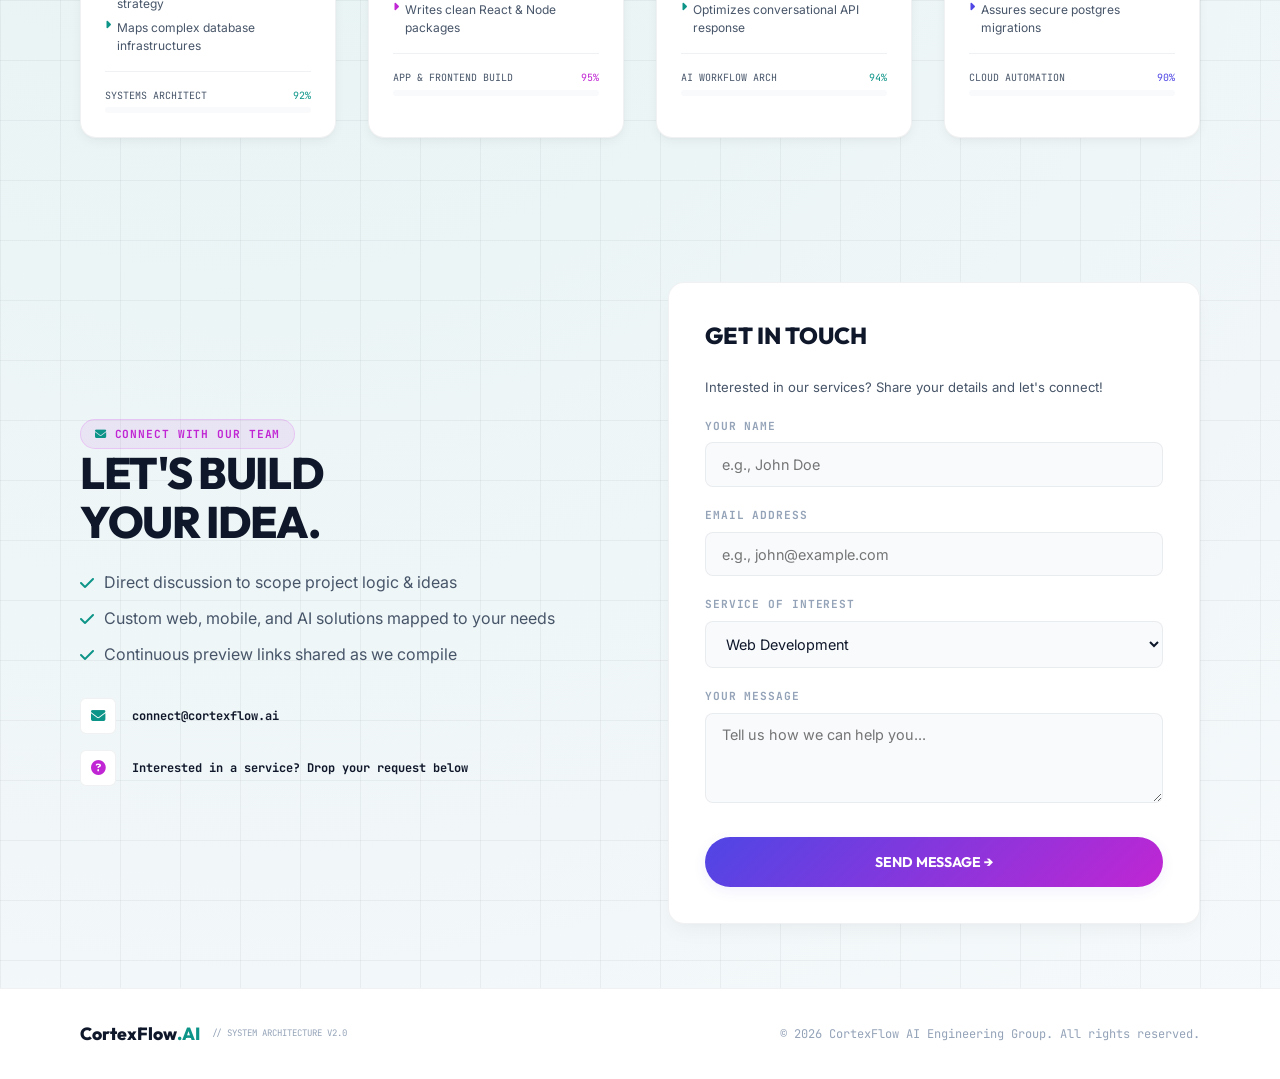
==== commit 27b70378: "Update team member names and roles in index.html" ====
--- a/index.html
+++ b/index.html
@@ -548,10 +548,10 @@
                     <div onclick="selectTeammate('kk')" class="panel brutal-pink team-card tilt">
                         <div class="tilt-glare"></div>
                         <div class="team-avatar">
-                            <span class="initials" style="color:var(--c-accent)">ST</span>
+                            <span class="initials" style="color:var(--c-accent)">SR</span>
                             <div class="rpg-overlay"><span>ROLE: CTO</span><span style="color:var(--c-accent)">LVL: 98</span></div>
                         </div>
-                        <h3>Shubham Tiwari</h3>
+                        <h3>Shivanshu Raj</h3>
                         <div class="team-role">CTO / Full-Stack & App Lead</div>
                         <ul class="team-bullets">
                             <li><i class="fa-solid fa-caret-right" style="color:var(--c-accent)"></i> Outlines interactive mobile applications</li>
@@ -566,10 +566,10 @@
                     <div onclick="selectTeammate('sk')" class="panel brutal team-card tilt">
                         <div class="tilt-glare"></div>
                         <div class="team-avatar">
-                            <span class="initials" style="color:var(--c-secondary)">ST</span>
+                            <span class="initials" style="color:var(--c-secondary)">team3</span>
                             <div class="rpg-overlay"><span>ROLE: AI ENGINE</span><span style="color:var(--c-secondary)">LVL: 97</span></div>
                         </div>
-                        <h3>Shubham Tiwari</h3>
+                        <h3>TeamMember 3</h3>
                         <div class="team-role">AI Intelligence Director</div>
                         <ul class="team-bullets">
                             <li><i class="fa-solid fa-caret-right" style="color:var(--c-secondary)"></i> Connects neural automation structures</li>
@@ -584,10 +584,10 @@
                     <div onclick="selectTeammate('ts')" class="panel brutal-violet team-card tilt">
                         <div class="tilt-glare"></div>
                         <div class="team-avatar">
-                            <span class="initials" style="color:var(--c-primary)">ST</span>
+                            <span class="initials" style="color:var(--c-primary)">team4</span>
                             <div class="rpg-overlay"><span>ROLE: DEVOPS</span><span style="color:var(--c-primary)">LVL: 99</span></div>
                         </div>
-                        <h3>Shubham Tiwari</h3>
+                        <h3>TeamMember 3</h3>
                         <div class="team-role">DevOps & Cloud Engineer</div>
                         <ul class="team-bullets">
                             <li><i class="fa-solid fa-caret-right" style="color:var(--c-primary)"></i> Schedules background cleanups & databases</li>
